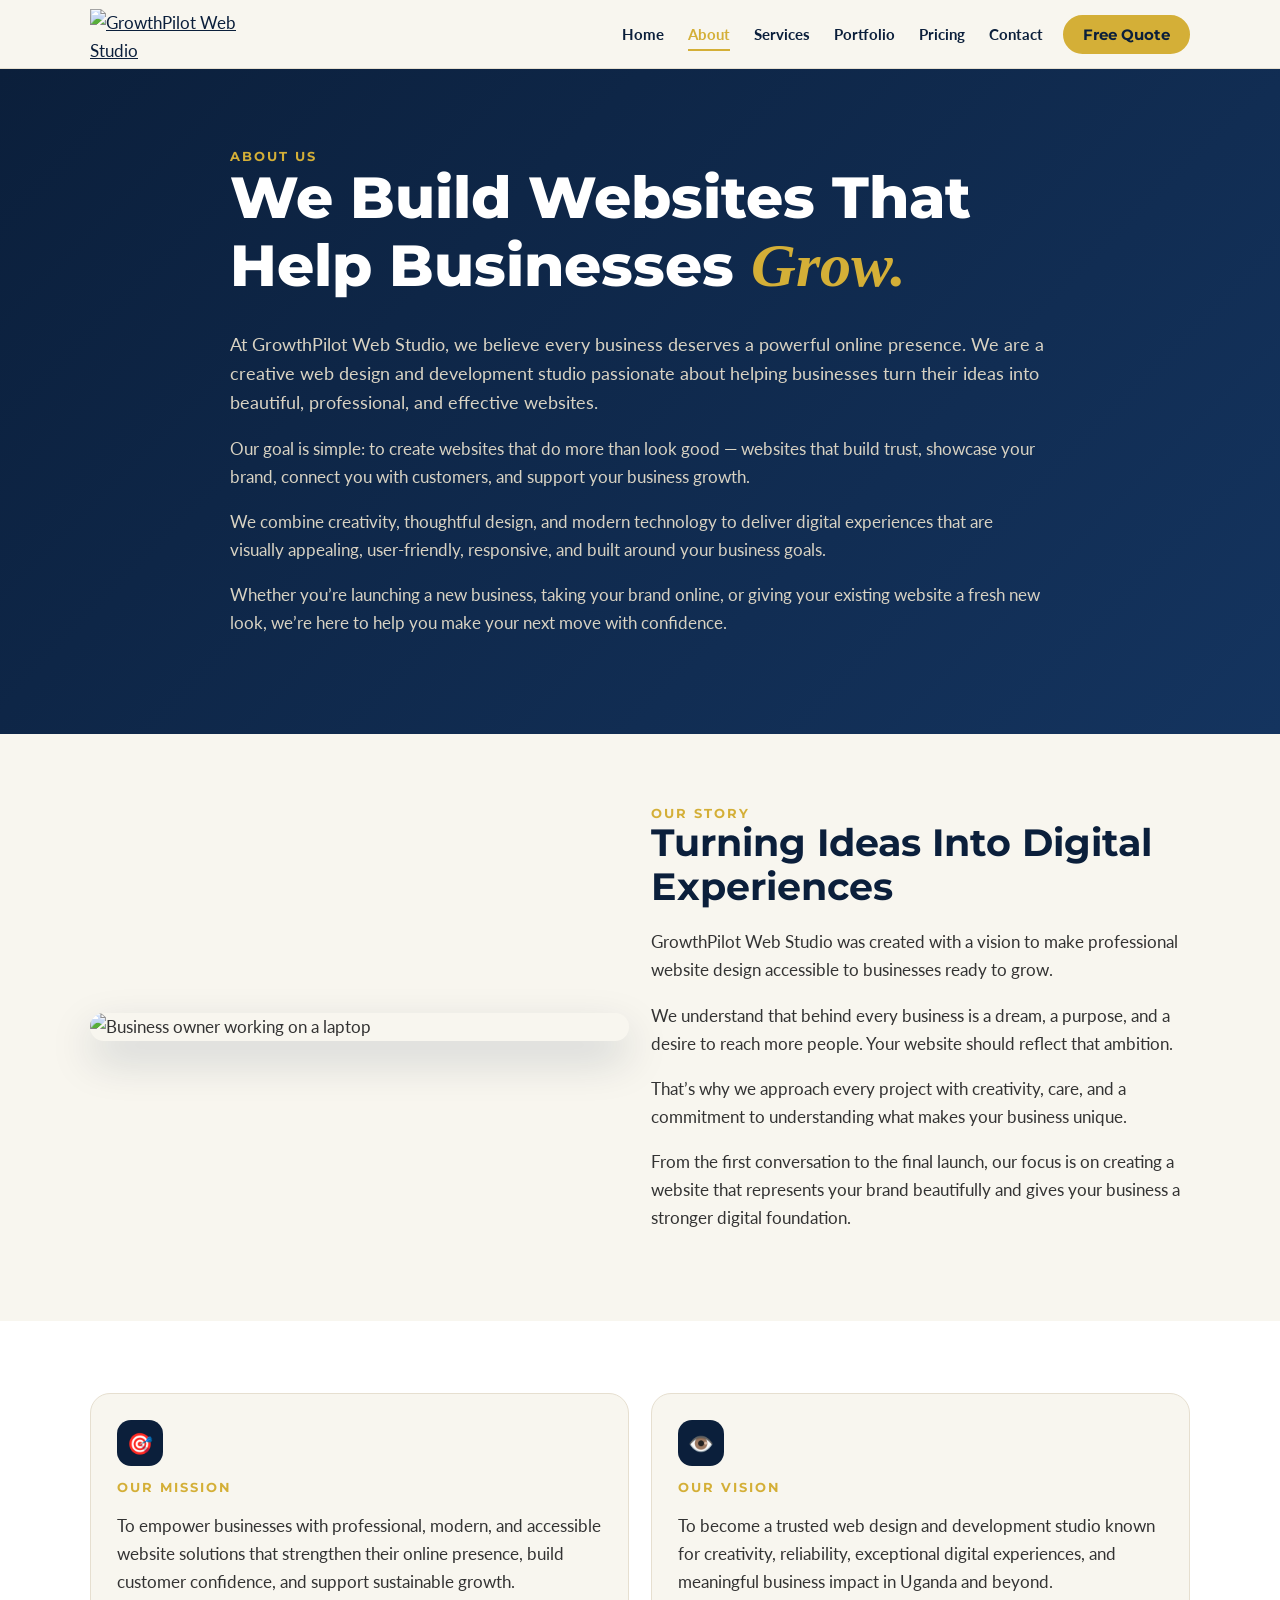
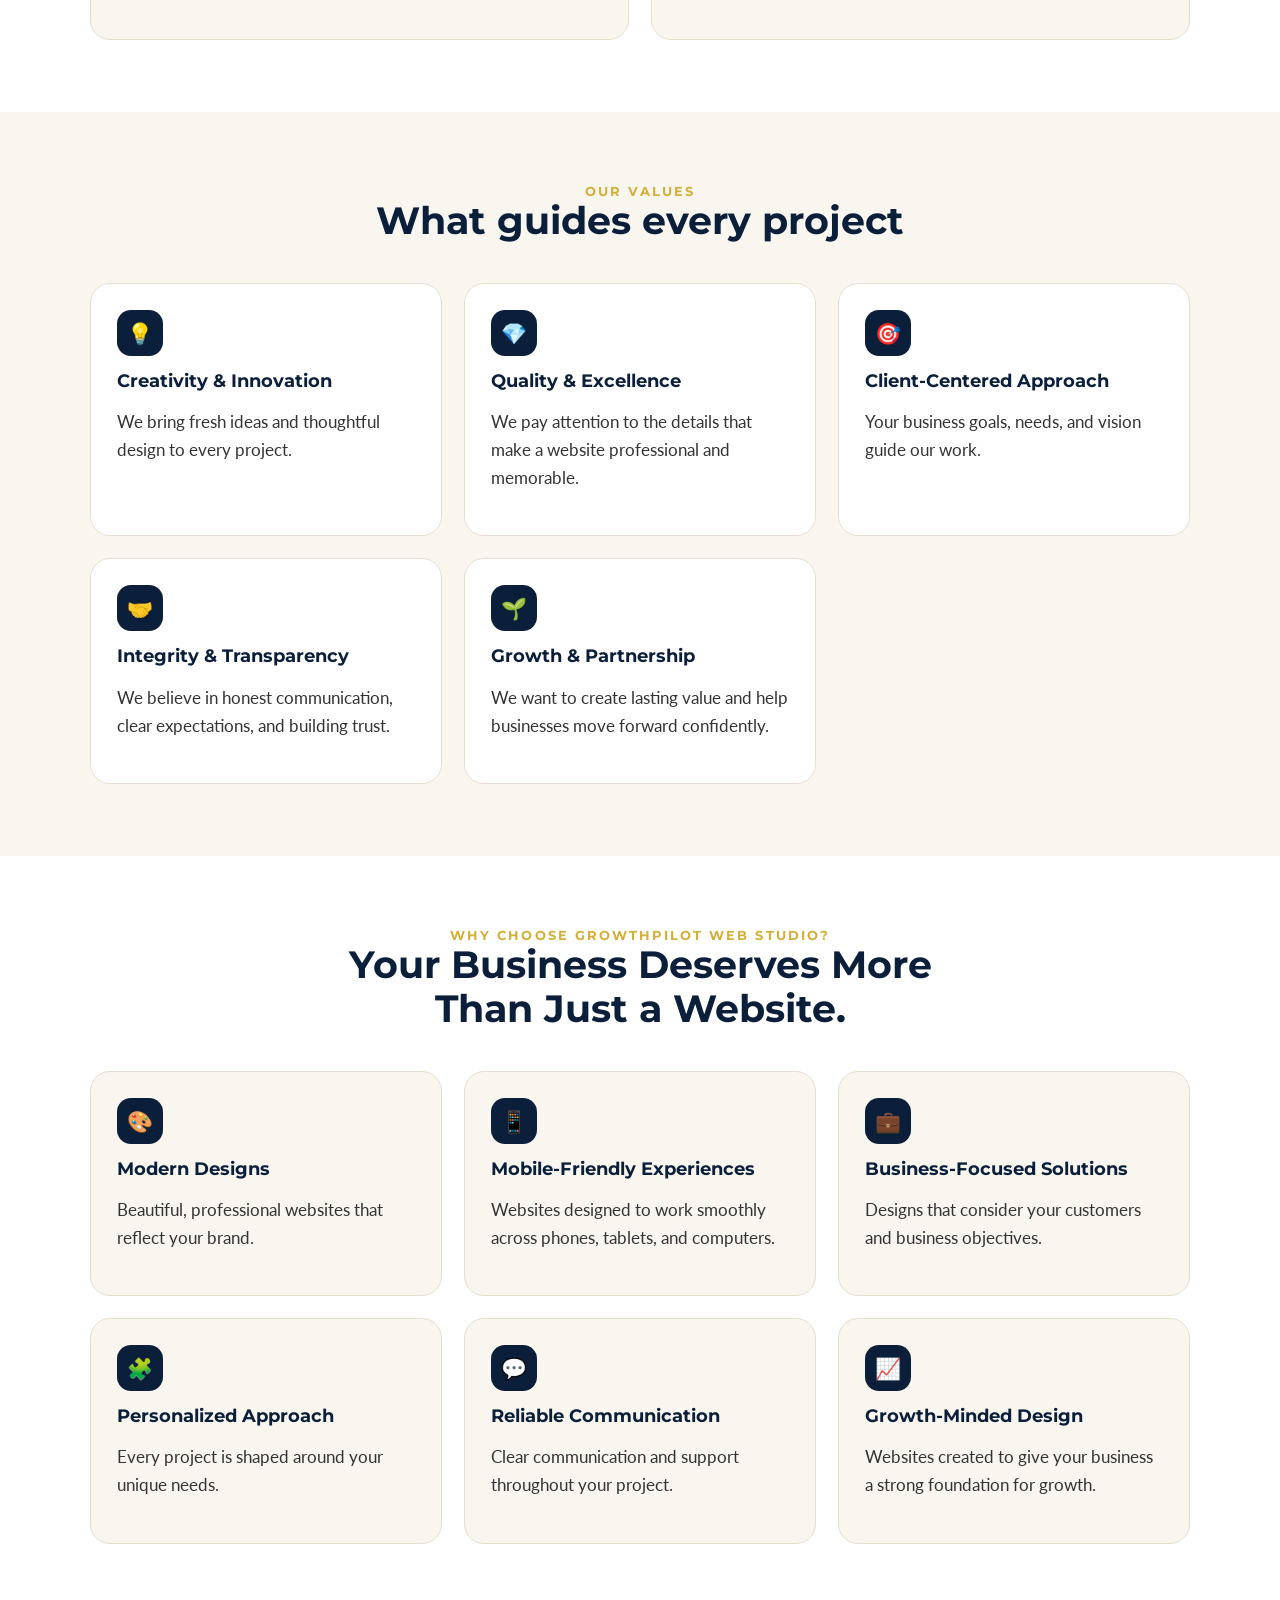
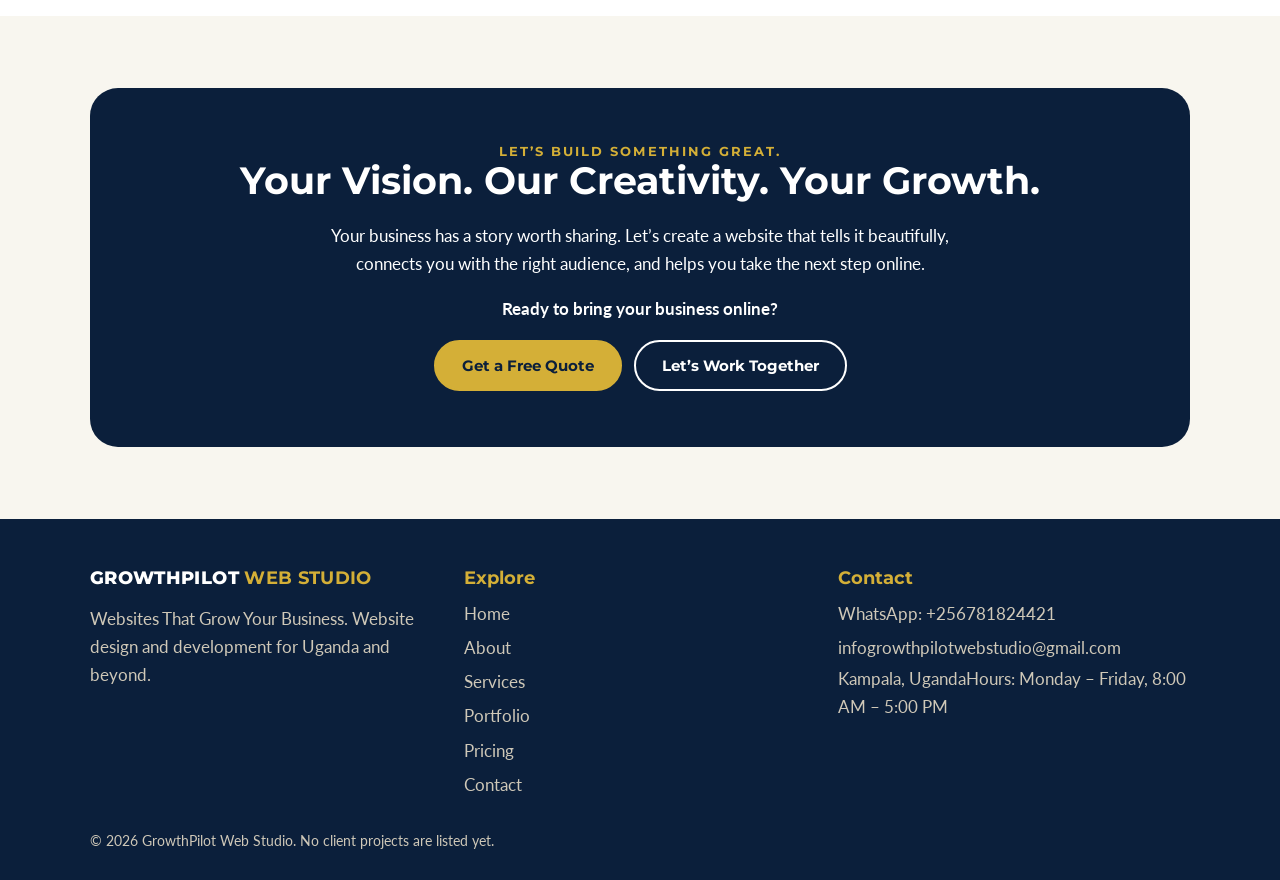
==== about.html @ 851db341 "Upload GrowthPilotWebStudio website" ====
<!DOCTYPE html>
<html lang="en">
<head>
<meta charset="utf-8">
<meta name="viewport" content="width=device-width, initial-scale=1, viewport-fit=cover">
<title>About Us | GrowthPilot Web Studio</title>
<meta name="description" content="We build websites that help businesses grow. Our story, mission, vision and values.">
<link rel="canonical" href="https://YOUR-DOMAIN.com/about.html">
<meta property="og:type" content="website"><meta property="og:site_name" content="GrowthPilot Web Studio"><meta property="og:title" content="About Us | GrowthPilot Web Studio"><meta property="og:description" content="We build websites that help businesses grow. Our story, mission, vision and values."><meta property="og:url" content="https://YOUR-DOMAIN.com/about.html">
<meta name="theme-color" content="#F8F6EF">
<link rel="icon" href="data:image/svg+xml,%3Csvg xmlns='http://www.w3.org/2000/svg' viewBox='0 0 100 100'%3E%3Ctext y='.9em' font-size='90'%3E🧭%3C/text%3E%3C/svg%3E">
<link rel="preconnect" href="https://fonts.googleapis.com"><link rel="preconnect" href="https://fonts.gstatic.com" crossorigin>
<link href="https://fonts.googleapis.com/css2?family=Lato:wght@400;700&family=Montserrat:wght@600;700;800&display=swap" rel="stylesheet">
<link rel="stylesheet" href="style.css">
<noscript><style>.rv{opacity:1;transform:none}</style></noscript>
</head>
<body>
<header><div class="wrap nav"><a href="index.html" aria-label="GrowthPilot Web Studio home"><img class="lg" src="assets/logo.png" alt="GrowthPilot Web Studio" width="190" height="50"></a><button id="burger" aria-label="Menu" aria-expanded="false">☰ Menu</button><nav id="nav" aria-label="Main"><a href="index.html">Home</a><a href="about.html" class="on" aria-current="page">About</a><a href="services.html">Services</a><a href="portfolio.html">Portfolio</a><a href="pricing.html">Pricing</a><a href="contact.html">Contact</a><a class="btn" style="margin-left:20px;padding:8px 18px;color:var(--navy)" href="contact.html">Free Quote</a></nav></div></header>
<main id="app">
<div class="hero"><div class="wrap" style="max-width:860px"><div class="eyebrow">About Us</div><h1>We Build Websites That Help Businesses <em>Grow.</em></h1><p style="font-size:1.1rem;color:#d9d3c3">At GrowthPilot Web Studio, we believe every business deserves a powerful online presence. We are a creative web design and development studio passionate about helping businesses turn their ideas into beautiful, professional, and effective websites.</p><p style="color:#d9d3c3">Our goal is simple: to create websites that do more than look good — websites that build trust, showcase your brand, connect you with customers, and support your business growth.</p><p style="color:#d9d3c3">We combine creativity, thoughtful design, and modern technology to deliver digital experiences that are visually appealing, user-friendly, responsive, and built around your business goals.</p><p style="color:#d9d3c3">Whether you’re launching a new business, taking your brand online, or giving your existing website a fresh new look, we’re here to help you make your next move with confidence.</p></div></div>
<section><div class="wrap grid g2" style="align-items:center"><img class="rv" src="assets/about.jpg" alt="Business owner working on a laptop" style="width:100%;border-radius:24px;box-shadow:0 18px 44px rgba(11,31,59,.18)"><div class="rv"><div class="eyebrow">Our Story</div><h2>Turning Ideas Into Digital Experiences</h2><p>GrowthPilot Web Studio was created with a vision to make professional website design accessible to businesses ready to grow.</p><p>We understand that behind every business is a dream, a purpose, and a desire to reach more people. Your website should reflect that ambition.</p><p>That’s why we approach every project with creativity, care, and a commitment to understanding what makes your business unique.</p><p>From the first conversation to the final launch, our focus is on creating a website that represents your brand beautifully and gives your business a stronger digital foundation.</p></div></div></section>
<section class="alt"><div class="wrap grid g2"><div class="card rv"><div class="ico" aria-hidden="true">🎯</div><div class="eyebrow">Our Mission</div><p>To empower businesses with professional, modern, and accessible website solutions that strengthen their online presence, build customer confidence, and support sustainable growth.</p></div><div class="card rv"><div class="ico" aria-hidden="true">👁️</div><div class="eyebrow">Our Vision</div><p>To become a trusted web design and development studio known for creativity, reliability, exceptional digital experiences, and meaningful business impact in Uganda and beyond.</p></div></div></section>
<section><div class="wrap"><div class="center rv"><div class="eyebrow">Our Values</div><h2>What guides every project</h2></div><div class="grid g3"><div class="card rv"><div class="ico" aria-hidden="true">💡</div><h3>Creativity & Innovation</h3><p>We bring fresh ideas and thoughtful design to every project.</p></div><div class="card rv"><div class="ico" aria-hidden="true">💎</div><h3>Quality & Excellence</h3><p>We pay attention to the details that make a website professional and memorable.</p></div><div class="card rv"><div class="ico" aria-hidden="true">🎯</div><h3>Client-Centered Approach</h3><p>Your business goals, needs, and vision guide our work.</p></div><div class="card rv"><div class="ico" aria-hidden="true">🤝</div><h3>Integrity & Transparency</h3><p>We believe in honest communication, clear expectations, and building trust.</p></div><div class="card rv"><div class="ico" aria-hidden="true">🌱</div><h3>Growth & Partnership</h3><p>We want to create lasting value and help businesses move forward confidently.</p></div></div></div></section>
<section class="alt"><div class="wrap"><div class="center rv"><div class="eyebrow">Why Choose GrowthPilot Web Studio?</div><h2>Your Business Deserves More Than Just a Website.</h2></div><div class="grid g3"><div class="card rv"><div class="ico" aria-hidden="true">🎨</div><h3>Modern Designs</h3><p>Beautiful, professional websites that reflect your brand.</p></div><div class="card rv"><div class="ico" aria-hidden="true">📱</div><h3>Mobile-Friendly Experiences</h3><p>Websites designed to work smoothly across phones, tablets, and computers.</p></div><div class="card rv"><div class="ico" aria-hidden="true">💼</div><h3>Business-Focused Solutions</h3><p>Designs that consider your customers and business objectives.</p></div><div class="card rv"><div class="ico" aria-hidden="true">🧩</div><h3>Personalized Approach</h3><p>Every project is shaped around your unique needs.</p></div><div class="card rv"><div class="ico" aria-hidden="true">💬</div><h3>Reliable Communication</h3><p>Clear communication and support throughout your project.</p></div><div class="card rv"><div class="ico" aria-hidden="true">📈</div><h3>Growth-Minded Design</h3><p>Websites created to give your business a strong foundation for growth.</p></div></div></div></section>
<section><div class="wrap"><div class="cta rv"><div class="eyebrow">Let’s Build Something Great.</div><h2>Your Vision. Our Creativity. Your Growth.</h2><p style="max-width:640px;margin:0 auto 10px">Your business has a story worth sharing. Let’s create a website that tells it beautifully, connects you with the right audience, and helps you take the next step online.</p><p><b>Ready to bring your business online?</b></p><a class="btn" href="contact.html">Get a Free Quote</a> <a class="btn o" href="https://wa.me/256781824421?text=Hello%20GrowthPilot%20Web%20Studio" style="margin-left:8px;color:#fff">Let’s Work Together</a></div></div></section></main>
<footer><div class="wrap grid g3"><div><div class="logo">GROWTHPILOT <b>WEB STUDIO</b></div><p>Websites That Grow Your Business. Website design and development for Uganda and beyond.</p></div><div><h3>Explore</h3><div><a href="index.html">Home</a><a href="about.html">About</a><a href="services.html">Services</a><a href="portfolio.html">Portfolio</a><a href="pricing.html">Pricing</a><a href="contact.html">Contact</a></div></div><div><h3>Contact</h3><div><a href="https://wa.me/256781824421?text=Hello%20GrowthPilot%20Web%20Studio">WhatsApp: +256781824421</a><a href="mailto:infogrowthpilotwebstudio@gmail.com">infogrowthpilotwebstudio@gmail.com</a><span>Kampala, Uganda</span><span>Hours: Monday – Friday, 8:00 AM – 5:00 PM</span></div></div></div><div class="wrap" style="margin-top:28px;font-size:.85rem">© 2026 GrowthPilot Web Studio. No client projects are listed yet.</div></footer>
<script src="app.js" defer></script>
</body>
</html>
---- style.css ----
:root{--navy:#0B1F3B;--gold:#D4AF37;--cream:#F8F6EF;--taupe:#B8A99A;--char:#333;--bg:#F8F6EF;--card:#fff;--fg:#333;--head:#0B1F3B;--line:#e6dfd0;--muted:#6b6258;box-sizing:border-box;padding-top:env(safe-area-inset-top,0px);padding-bottom:env(safe-area-inset-bottom,0px)}
@media (prefers-color-scheme:dark){:root:not([data-theme="light"]){--bg:#081529;--card:#0f2847;--fg:#e9e4d6;--head:#F8F6EF;--line:#24405f;--muted:#b8a99a}}
:root[data-theme="dark"]{--bg:#081529;--card:#0f2847;--fg:#e9e4d6;--head:#F8F6EF;--line:#24405f;--muted:#b8a99a}
*{box-sizing:border-box}html{scroll-behavior:smooth;scroll-padding-top:env(safe-area-inset-top,0px)}
body{margin:0;background:var(--bg);color:var(--fg);font:17px/1.65 Lato,system-ui,sans-serif}
body::before{content:"";position:fixed;inset:0 0 auto;height:env(safe-area-inset-top,0px);background:#F8F6EF;z-index:60}
h1,h2,h3{font-family:Montserrat,system-ui,sans-serif;color:var(--head);line-height:1.15;margin:0 0 .5em}
h1{font-size:clamp(2.1rem,5.5vw,3.6rem);font-weight:800}h2{font-size:clamp(1.6rem,3.4vw,2.4rem);font-weight:700}h3{font-size:1.15rem}
a{color:inherit}.wrap{max-width:1140px;margin:0 auto;padding:0 20px}section{padding:72px 0}
header{position:sticky;top:env(safe-area-inset-top,0px);z-index:50;background:#F8F6EF;color:#0B1F3B;border-bottom:1px solid #e6dfd0}.lg{height:50px;width:auto;display:block}.dev img,.shot img{width:100%;height:100%;object-fit:cover;object-position:top left;display:block}.feat{display:flex;gap:26px;flex-wrap:wrap;margin-top:34px;color:#d9d3c3;font-size:.85rem}.feat span{display:block;color:var(--gold);font-size:1.3rem}
.nav{display:flex;align-items:center;justify-content:space-between;height:68px}
.logo{font:800 1.1rem Montserrat,sans-serif;text-decoration:none;color:#fff;letter-spacing:.02em}.logo b{color:var(--gold)}
nav a{color:#0B1F3B;text-decoration:none;margin-left:24px;font-weight:700;font-size:.92rem;padding:6px 0;border-bottom:2px solid transparent}
nav a.on,nav a:hover{color:var(--gold);border-color:var(--gold)}
#burger{display:none;background:none;border:1px solid var(--gold);color:#0B1F3B;border-radius:10px;padding:8px 12px;font-size:1rem;cursor:pointer}
@media(max-width:820px){#burger{display:block}nav{display:none;position:absolute;left:0;right:0;top:68px;background:#F8F6EF;padding:8px 20px 20px}nav.open{display:block}nav a{display:block;margin:0;padding:12px 0;border:0;border-bottom:1px solid #e6dfd0}}
.btn{display:inline-block;background:var(--gold);color:var(--navy);font:700 .95rem Montserrat,sans-serif;padding:14px 26px;border-radius:999px;text-decoration:none;border:2px solid var(--gold);cursor:pointer;transition:.25s}
.btn:hover{transform:translateY(-2px);box-shadow:0 10px 24px rgba(212,175,55,.35)}.btn.o{background:transparent;color:inherit;border-color:currentColor}
.hero{background:linear-gradient(135deg,var(--navy),#14345f);color:#fff;padding:80px 0}.hero h1{color:#fff}.hero h1 em{color:var(--gold);font:italic 800 1.08em Georgia,"Times New Roman",serif}
.grid{display:grid;gap:22px}.g2{grid-template-columns:repeat(auto-fit,minmax(300px,1fr))}.g3{grid-template-columns:repeat(auto-fit,minmax(260px,1fr))}.g4{grid-template-columns:repeat(auto-fit,minmax(220px,1fr))}
.hero .grid{align-items:center}.cta-row{display:flex;gap:14px;flex-wrap:wrap;margin-top:26px}
.card{background:var(--card);border:1px solid var(--line);border-radius:20px;padding:26px;transition:.3s}.card:hover{transform:translateY(-4px);box-shadow:0 14px 34px rgba(11,31,59,.12)}
.card ul{padding-left:18px;margin:10px 0 18px}.card li::marker{color:var(--gold)}
.ico{width:46px;height:46px;border-radius:14px;background:var(--navy);color:var(--gold);display:grid;place-items:center;font-size:1.3rem;margin-bottom:14px}
.eyebrow{color:var(--gold);font:700 .8rem Montserrat,sans-serif;letter-spacing:.16em;text-transform:uppercase}
.center{text-align:center;max-width:680px;margin:0 auto 40px}.muted{color:var(--muted)}
.alt{background:var(--card)}.alt .card{background:var(--bg)}
.si{width:54px;height:54px;color:var(--gold);margin:0 auto 10px}.si svg{width:100%;height:100%;fill:none;stroke:currentColor;stroke-width:1.5;stroke-linecap:round;stroke-linejoin:round}.sv{text-align:center;display:flex;flex-direction:column}.sv ul{text-align:left;margin:10px auto 18px;flex:1}.go{display:grid;place-items:center;width:42px;height:42px;border-radius:50%;background:var(--gold);color:var(--navy);text-decoration:none;font-weight:700;margin:0 auto;transition:.25s}.go:hover{transform:translateX(4px)}.dev::before{content:"";position:absolute;inset:-6% -4%;background:radial-gradient(closest-side,rgba(212,175,55,.28),transparent);z-index:0}.dev>*{z-index:1}.scr{height:100%;background:#F8F6EF;display:flex;flex-direction:column;font-family:Montserrat,sans-serif;text-align:left}.sb{display:flex;align-items:center;gap:8px;padding:5px 8px;border-bottom:1px solid #e6dfd0}.sb img{height:16px;width:auto;margin-right:auto}.sb span{width:16px;height:3px;background:#B8A99A;border-radius:2px}.sb b{width:32px;height:10px;border-radius:6px;background:#D4AF37}.sh{flex:1;display:grid;grid-template-columns:1.15fr 1fr;gap:6px;background:#0B1F3B;padding:10px 12px;align-items:center}.sh h4{margin:4px 0;color:#fff;font:800 13px/1.15 Montserrat,sans-serif}.sh h4 em{color:#D4AF37;font:italic 800 14px Georgia,serif}.sh .k{color:#D4AF37;font:700 5px Montserrat,sans-serif;letter-spacing:.12em;font-style:normal}.scr u{display:block;height:4px;background:#0B1F3B22;border-radius:2px;margin:4px 0}.sh u{background:#ffffff55;height:3px}.scr u.s{width:60%}.sh s{display:inline-block;margin-top:5px;background:#D4AF37;color:#0B1F3B;font:700 6px Montserrat,sans-serif;padding:3px 7px;border-radius:9px;text-decoration:none}.sh svg{width:100%}.pr{padding:10px;gap:8px}.pr>b{color:#0B1F3B;font-size:11px}.pr>div{flex:1;display:grid;grid-template-columns:repeat(3,1fr);gap:5px}.pc{background:#fff;border:1px solid #e6dfd0;border-radius:8px;padding:8px 5px}.pc.hi{background:#0B1F3B;border-color:#D4AF37}.pc.hi u{background:#ffffff66}.pc.hi s{display:block;height:8px;border-radius:5px;background:#D4AF37;margin-top:12px}.fm{padding:12px 9px;gap:6px;justify-content:center;background:#fff}.fm b{color:#0B1F3B;font-size:10px;margin-bottom:4px}.fm u{height:11px;border:1px solid #B8A99A;background:#fff;border-radius:4px}.fm s{display:block;height:13px;border-radius:7px;background:#D4AF37;margin-top:6px}.badge{display:inline-block;background:var(--gold);color:var(--navy);font:700 .7rem Montserrat,sans-serif;padding:4px 10px;border-radius:999px;letter-spacing:.06em}
.price{font:800 2rem Montserrat,sans-serif;color:var(--head)}.card.pop{border:2px solid var(--gold)}
.dev{position:relative;height:300px}.lap,.tab,.pho{position:absolute;background:#0a1830;border:6px solid #1c2b45;overflow:hidden;box-shadow:0 24px 50px rgba(0,0,0,.35)}
.lap{left:0;top:20px;width:76%;height:210px;border-radius:12px 12px 0 0}.lap::after{content:"";position:absolute}
.tab{right:0;bottom:0;width:34%;height:210px;border-radius:16px}.pho{left:56%;bottom:-6px;width:17%;min-width:62px;height:150px;border-radius:14px;z-index:2}
.base{position:absolute;left:-4%;top:228px;width:84%;height:10px;background:#c9c2b4;border-radius:0 0 14px 14px}
.mini{height:100%;background:var(--m1,#F8F6EF);padding:8px;display:flex;flex-direction:column;gap:6px}.mini i{display:block;border-radius:4px;background:var(--m2,#D4AF37);height:8px}.mini i.t{height:34%;background:var(--m3,#0B1F3B)}.mini i.s{width:60%;opacity:.5}.mini .r{display:flex;gap:5px;flex:1}.mini .r i{flex:1;height:auto;opacity:.75}
.shot{height:190px;border-radius:14px;overflow:hidden;margin-bottom:16px;border:1px solid var(--line)}.shot .mini{padding:12px;gap:8px}
label{display:block;font-weight:700;font-size:.9rem;margin:14px 0 4px}input,select,textarea{width:100%;font:inherit;padding:12px 14px;border-radius:12px;border:1px solid var(--taupe);background:var(--card);color:var(--fg)}
input:focus,select:focus,textarea:focus,button:focus-visible,a:focus-visible{outline:3px solid var(--gold);outline-offset:2px}.err{color:#c0392b;font-size:.85rem;min-height:1.1em}
details{background:var(--card);border:1px solid var(--line);border-radius:14px;padding:16px 20px;margin-bottom:12px}summary{cursor:pointer;font:700 1rem Montserrat,sans-serif;color:var(--head)}
.ph{border:2px dashed var(--taupe);border-radius:20px;padding:30px;text-align:center;color:var(--muted)}
.cta{background:var(--navy);color:#fff;text-align:center;border-radius:28px;padding:56px 24px}.cta h2{color:#fff}
footer{background:var(--navy);color:#cfc8b8;padding:48px 0 28px}footer h3{color:var(--gold)}footer a{display:block;text-decoration:none;padding:3px 0}
.rv{opacity:0;transform:translateY(18px);transition:.7s}.rv.in{opacity:1;transform:none}
@media(prefers-reduced-motion:reduce){.rv{opacity:1;transform:none;transition:none}html{scroll-behavior:auto}.card,.btn{transition:none}}
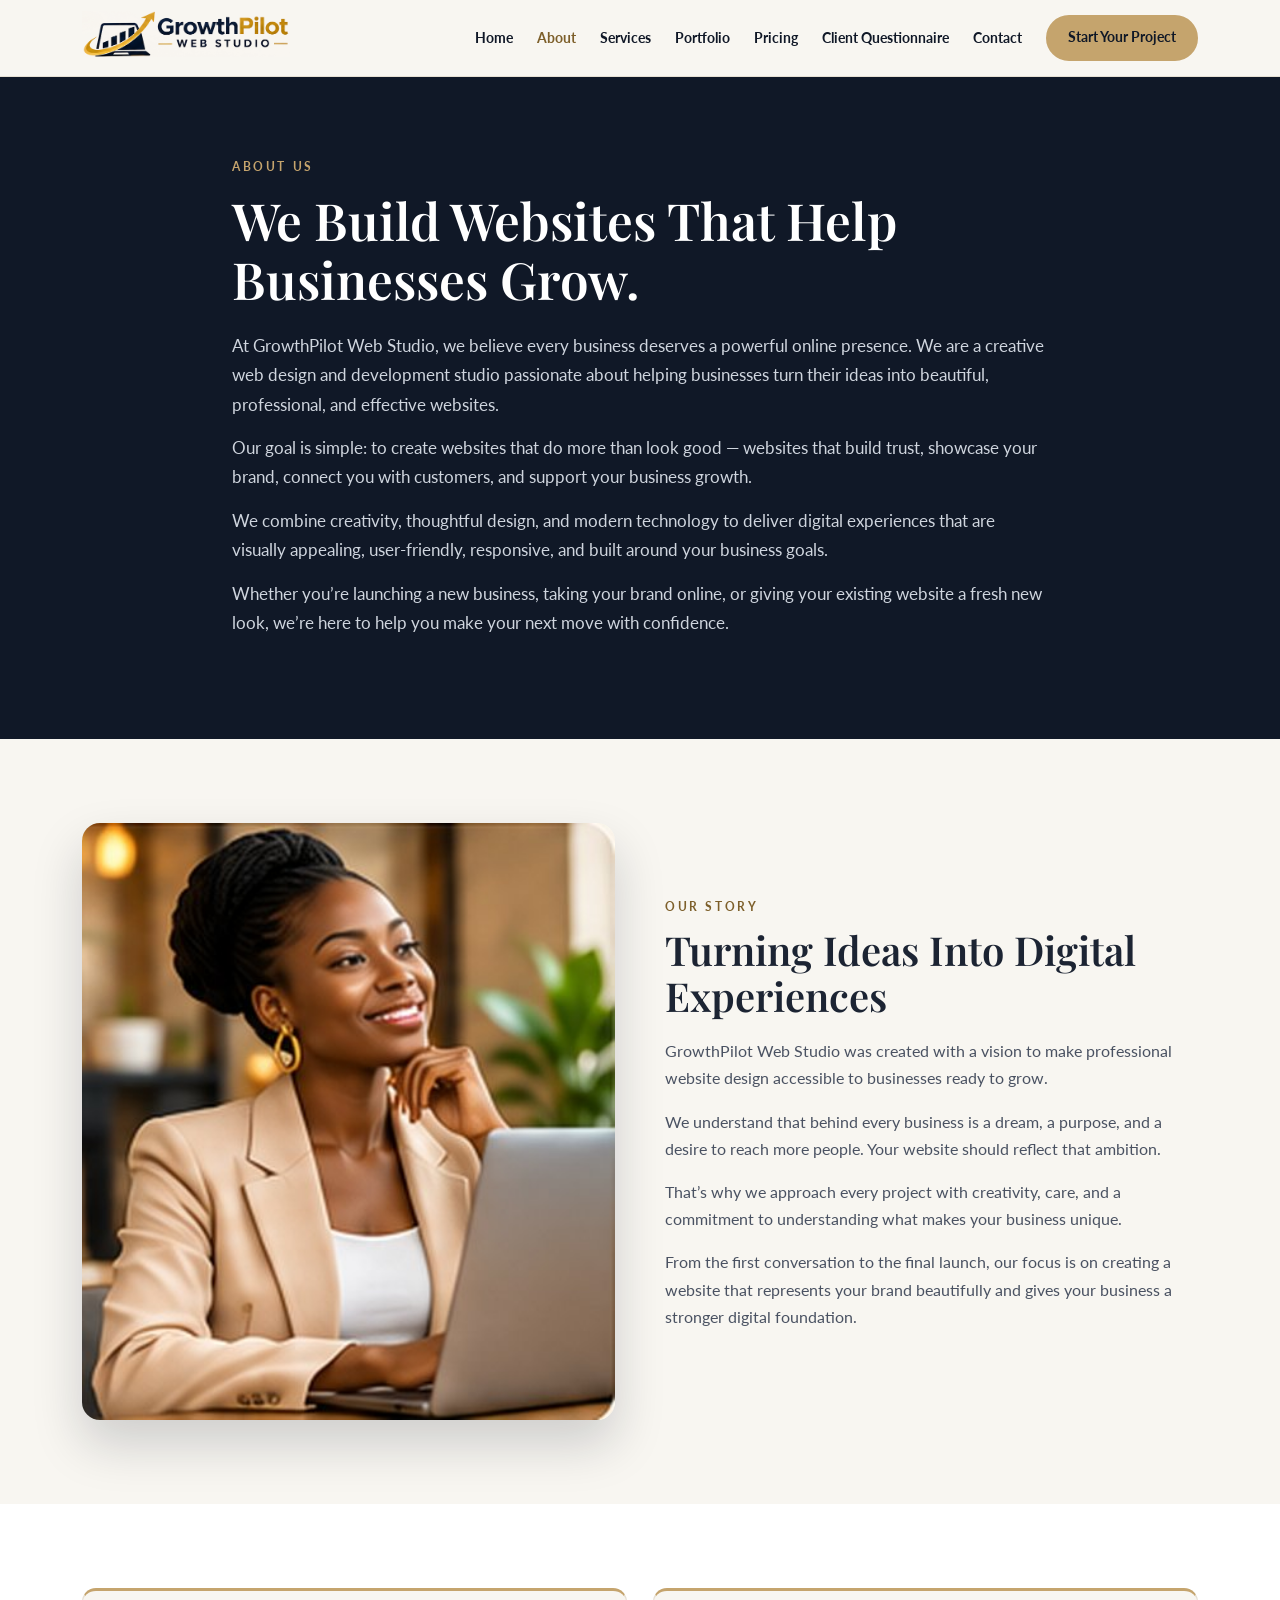
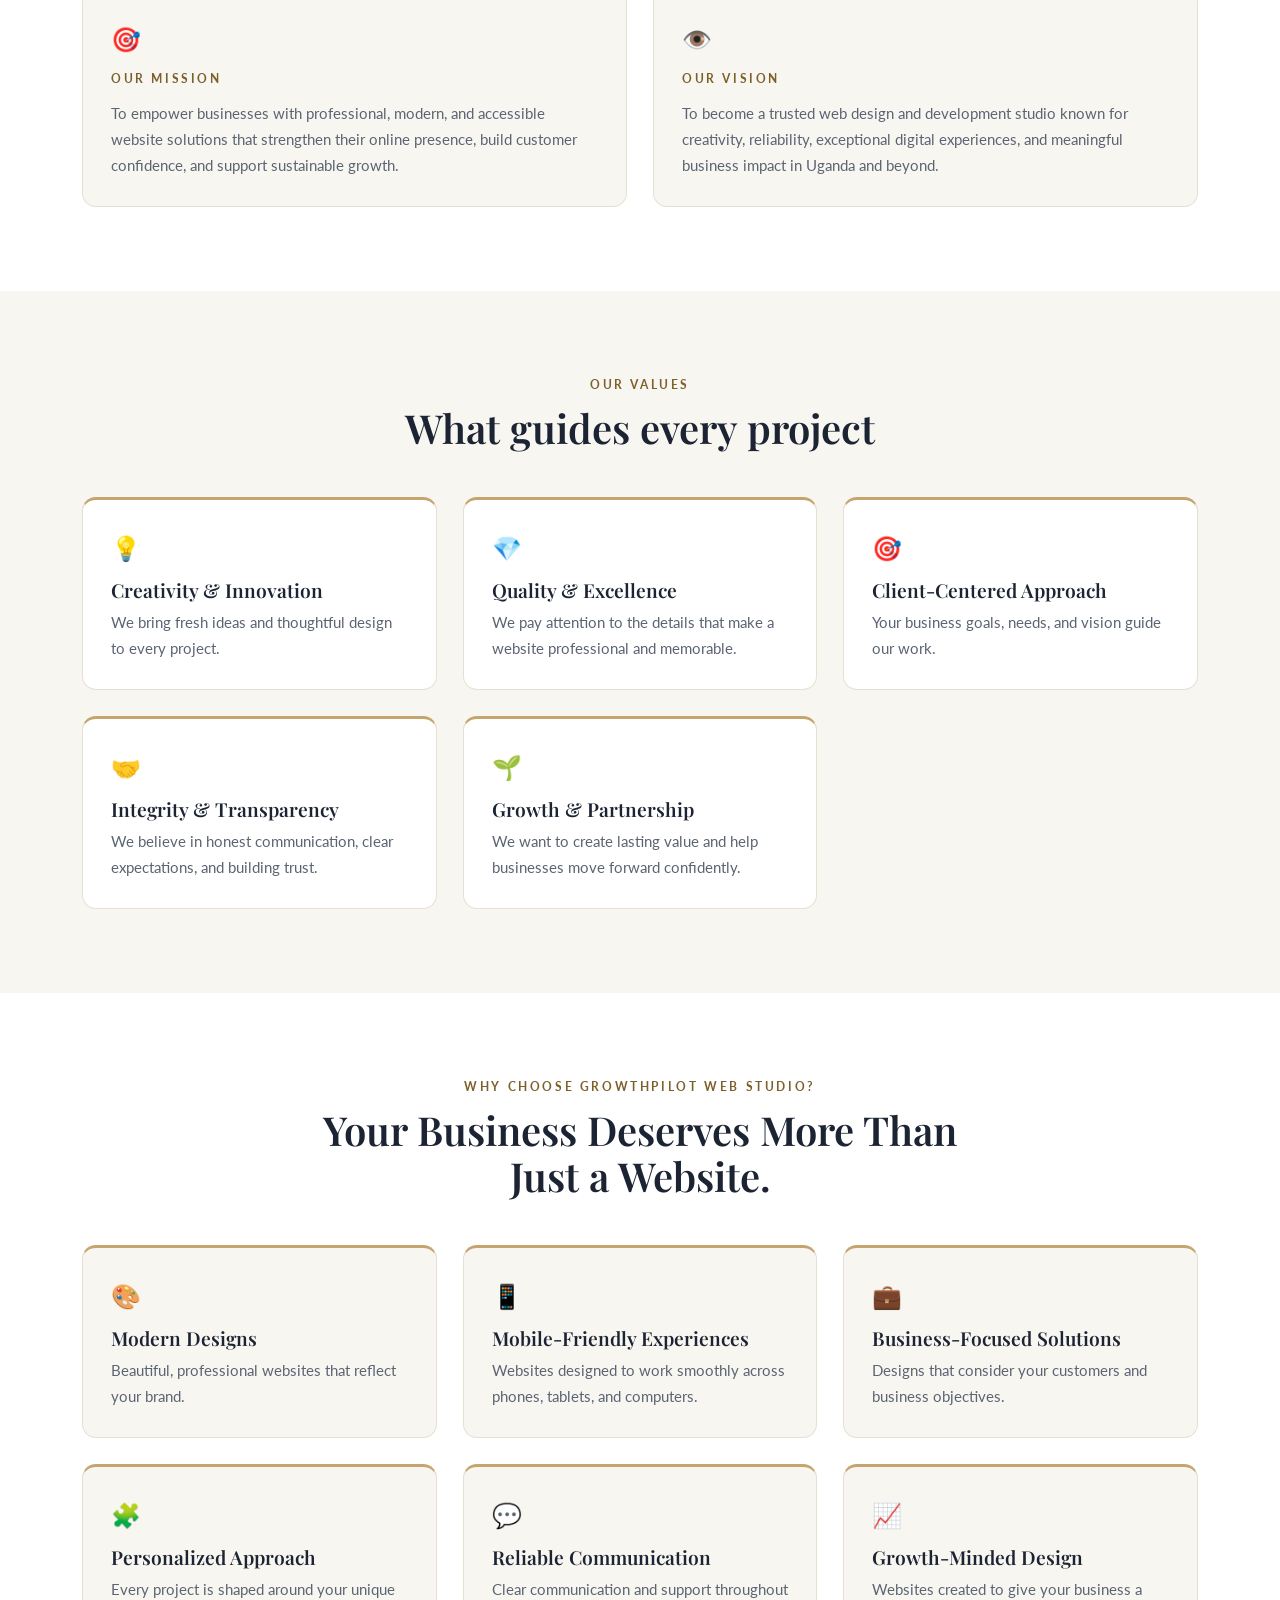
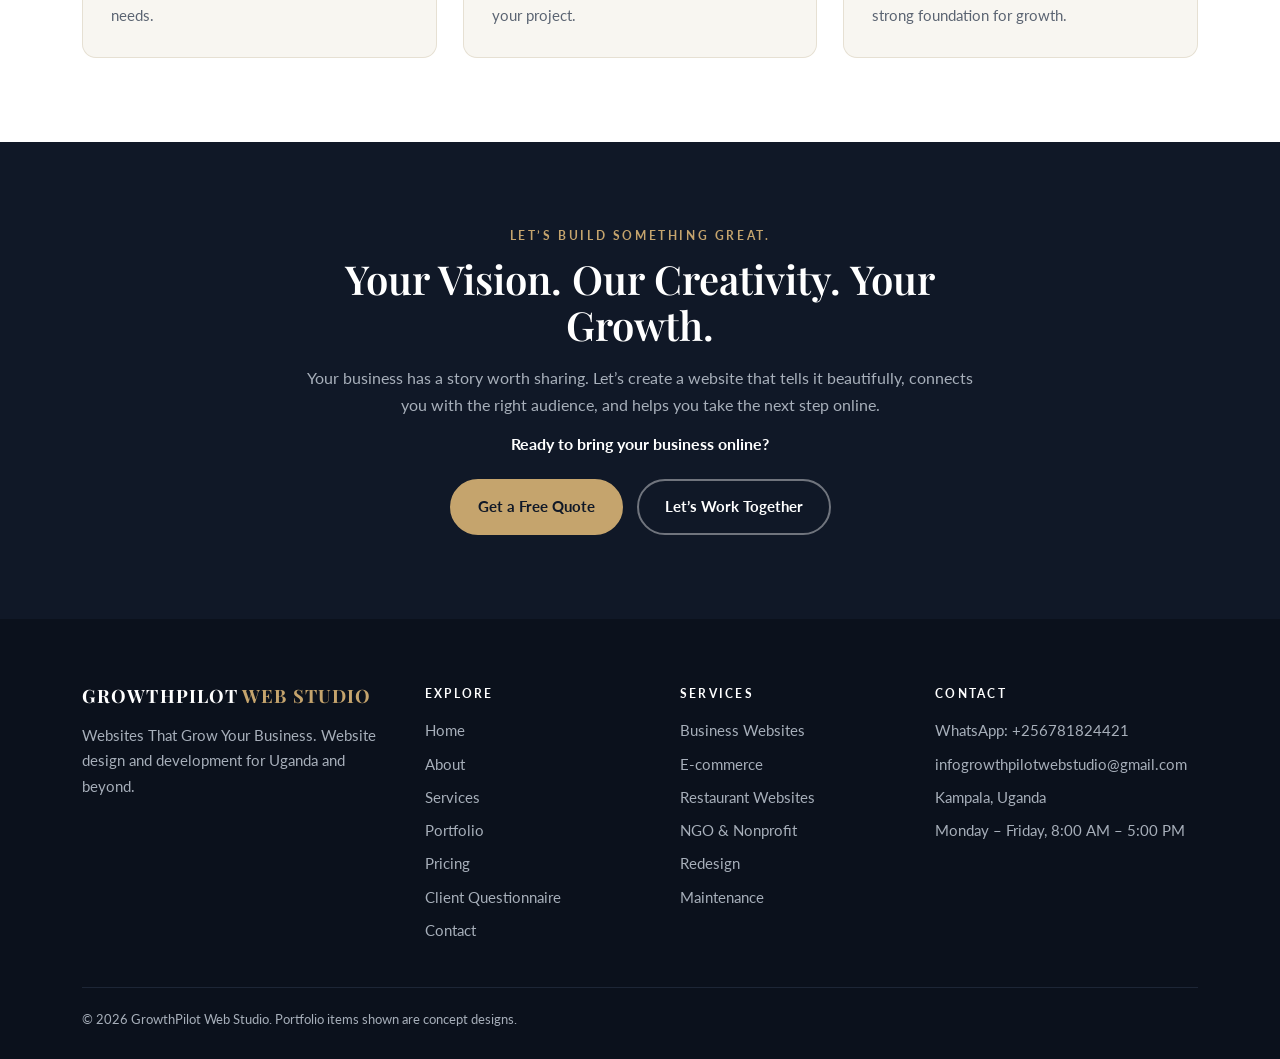
==== commit d29902bb: "Update about.html" ====
--- a/about.html
+++ b/about.html
@@ -5,25 +5,81 @@
 <meta name="viewport" content="width=device-width, initial-scale=1, viewport-fit=cover">
 <title>About Us | GrowthPilot Web Studio</title>
 <meta name="description" content="We build websites that help businesses grow. Our story, mission, vision and values.">
-<link rel="canonical" href="https://YOUR-DOMAIN.com/about.html">
-<meta property="og:type" content="website"><meta property="og:site_name" content="GrowthPilot Web Studio"><meta property="og:title" content="About Us | GrowthPilot Web Studio"><meta property="og:description" content="We build websites that help businesses grow. Our story, mission, vision and values."><meta property="og:url" content="https://YOUR-DOMAIN.com/about.html">
-<meta name="theme-color" content="#F8F6EF">
+<link rel="canonical" href="https://growthpilot-webstudio.vercel.app/about.html">
+<meta property="og:type" content="website"><meta property="og:site_name" content="GrowthPilot Web Studio"><meta property="og:title" content="About Us | GrowthPilot Web Studio"><meta property="og:description" content="We build websites that help businesses grow. Our story, mission, vision and values."><meta property="og:url" content="https://growthpilot-webstudio.vercel.app/about.html">
+<meta name="theme-color" content="#101827">
 <link rel="icon" href="data:image/svg+xml,%3Csvg xmlns='http://www.w3.org/2000/svg' viewBox='0 0 100 100'%3E%3Ctext y='.9em' font-size='90'%3E🧭%3C/text%3E%3C/svg%3E">
 <link rel="preconnect" href="https://fonts.googleapis.com"><link rel="preconnect" href="https://fonts.gstatic.com" crossorigin>
-<link href="https://fonts.googleapis.com/css2?family=Lato:wght@400;700&family=Montserrat:wght@600;700;800&display=swap" rel="stylesheet">
-<link rel="stylesheet" href="style.css">
+<link href="https://fonts.googleapis.com/css2?family=Lato:wght@400;700&family=Playfair+Display:wght@600;700&display=swap" rel="stylesheet">
+<style>
+:root{--navy:#101827;--gold:#C5A46D;--ivory:#F8F6F1;--grey:#A7AFBA;--ink:#1c2433;--gd:#7d5f2a;--line:#e6e0d3}
+*{box-sizing:border-box}html{scroll-behavior:smooth}
+body{margin:0;font:16px/1.7 Lato,system-ui,sans-serif;color:var(--ink);background:var(--ivory)}
+h1,h2,h3{font-family:'Playfair Display',Georgia,serif;font-weight:600;line-height:1.15;margin:0}
+a{color:inherit}.w{max-width:1160px;margin:0 auto;padding:0 22px}
+header{position:sticky;top:0;z-index:20;background:rgba(248,246,241,.95);backdrop-filter:blur(8px);border-bottom:1px solid var(--line)}
+.nav{display:flex;align-items:center;justify-content:space-between;height:76px}.nav img{height:46px;width:auto}
+nav{display:flex;gap:24px;align-items:center}nav a{text-decoration:none;font-weight:700;font-size:.88rem;color:var(--navy)}nav a:hover,nav a.on{color:var(--gd)}
+#burger{display:none;background:none;border:1px solid var(--navy);border-radius:8px;padding:8px 12px;font-weight:700;color:var(--navy);cursor:pointer}
+.btn{display:inline-block;background:var(--gold);color:var(--navy)!important;font-weight:700;padding:13px 26px;border-radius:999px;text-decoration:none;border:2px solid var(--gold);transition:.25s;font-size:.95rem}
+.btn:hover{transform:translateY(-2px);box-shadow:0 10px 24px rgba(197,164,109,.35)}.btn.o{background:transparent;color:#fff!important;border-color:rgba(255,255,255,.4)}.btn.o:hover{border-color:var(--gold);color:var(--gold)!important}
+nav .btn{padding:9px 20px;font-size:.85rem}
+.eb{color:var(--gd);letter-spacing:.22em;font-size:.74rem;font-weight:700;text-transform:uppercase}.hero .eb,.dk .eb{color:var(--gold)}
+.hero{background:var(--navy);color:#fff;padding:80px 0 88px}.hero .w{max-width:860px}.hero h1{font-size:clamp(2.1rem,5vw,3.2rem);margin:14px 0 22px}.hero p{color:#cfd5de;font-size:1.08rem;margin:0 0 14px}
+section{padding:84px 0}.alt{background:#fff}.dk{background:var(--navy);color:#fff}
+.hd{text-align:center;max-width:680px;margin:0 auto 46px}.hd h2{font-size:clamp(1.8rem,4vw,2.5rem);margin:10px 0 0}
+.two{display:grid;grid-template-columns:1fr 1fr;gap:50px;align-items:center}.two h2{font-size:clamp(1.8rem,4vw,2.5rem);margin:10px 0 18px}.two p{color:#4a5262}
+.two img{width:100%;height:auto;border-radius:18px;box-shadow:0 24px 50px rgba(16,24,39,.18)}
+.g2,.g3{display:grid;gap:26px}.g2{grid-template-columns:repeat(auto-fit,minmax(300px,1fr))}.g3{grid-template-columns:repeat(auto-fit,minmax(280px,1fr))}
+.cd{background:#fff;border:1px solid var(--line);border-top:3px solid var(--gold);border-radius:14px;padding:28px;transition:.3s}.cd:hover{transform:translateY(-6px);box-shadow:0 22px 40px rgba(16,24,39,.12)}
+.alt .cd{background:var(--ivory)}.cd h3{font-size:1.2rem;margin:0 0 8px}.cd p{margin:0;color:#5b6472;font-size:.96rem}.cd .eb{display:block;margin-bottom:10px}
+.cd .ic{font-size:1.5rem;display:block;margin-bottom:10px}
+.fin{text-align:center;max-width:720px;margin:0 auto}.fin h2{font-size:clamp(1.8rem,4vw,2.5rem);margin:10px 0 16px}.fin p{color:var(--grey);margin:0 0 12px}
+.cta{display:flex;gap:14px;flex-wrap:wrap;justify-content:center;margin-top:22px}
+footer{background:#0b111c;color:var(--grey);padding:64px 0 28px;font-size:.93rem}
+.fg{display:grid;grid-template-columns:1.4fr 1fr 1fr 1.2fr;gap:36px}.fg h4{color:#fff;margin:0 0 14px;font-size:.78rem;letter-spacing:.18em;text-transform:uppercase}
+.fg a,.fg span{display:block;text-decoration:none;margin-bottom:8px}.fg a:hover{color:var(--gold)}.lg{font:700 1.15rem 'Playfair Display',serif;color:#fff;letter-spacing:.06em}.lg b{color:var(--gold)}
+.cp{margin-top:36px;padding-top:20px;border-top:1px solid #1d2636;font-size:.82rem}
+.rv{opacity:0;transform:translateY(22px);transition:opacity .7s,transform .7s}.rv.in{opacity:1;transform:none}
+@media(prefers-reduced-motion:reduce){.rv{opacity:1;transform:none;transition:none}html{scroll-behavior:auto}}
+@media(max-width:900px){.two{grid-template-columns:1fr}.fg{grid-template-columns:1fr 1fr}#burger{display:block}
+nav{display:none;position:absolute;top:76px;left:0;right:0;background:var(--ivory);flex-direction:column;align-items:flex-start;padding:20px 22px;border-bottom:1px solid var(--line)}nav.open{display:flex}section{padding:60px 0}.hero{padding:56px 0 60px}}
+@media(max-width:560px){.fg{grid-template-columns:1fr}}
+</style>
 <noscript><style>.rv{opacity:1;transform:none}</style></noscript>
 </head>
 <body>
-<header><div class="wrap nav"><a href="index.html" aria-label="GrowthPilot Web Studio home"><img class="lg" src="assets/logo.png" alt="GrowthPilot Web Studio" width="190" height="50"></a><button id="burger" aria-label="Menu" aria-expanded="false">☰ Menu</button><nav id="nav" aria-label="Main"><a href="index.html">Home</a><a href="about.html" class="on" aria-current="page">About</a><a href="services.html">Services</a><a href="portfolio.html">Portfolio</a><a href="pricing.html">Pricing</a><a href="contact.html">Contact</a><a class="btn" style="margin-left:20px;padding:8px 18px;color:var(--navy)" href="contact.html">Free Quote</a></nav></div></header>
+<header><div class="w nav"><a href="index.html" aria-label="GrowthPilot Web Studio home"><img src="assets/logo.png" alt="GrowthPilot Web Studio" width="190" height="50"></a><button id="burger" aria-label="Menu" aria-expanded="false">☰ Menu</button>
+<nav id="nav" aria-label="Main"><a href="index.html">Home</a><a href="about.html" class="on" aria-current="page">About</a><a href="services.html">Services</a><a href="portfolio.html">Portfolio</a><a href="pricing.html">Pricing</a><a href="questionnaire.html">Client Questionnaire</a><a href="contact.html">Contact</a><a class="btn" href="contact.html">Start Your Project</a></nav></div></header>
 <main id="app">
-<div class="hero"><div class="wrap" style="max-width:860px"><div class="eyebrow">About Us</div><h1>We Build Websites That Help Businesses <em>Grow.</em></h1><p style="font-size:1.1rem;color:#d9d3c3">At GrowthPilot Web Studio, we believe every business deserves a powerful online presence. We are a creative web design and development studio passionate about helping businesses turn their ideas into beautiful, professional, and effective websites.</p><p style="color:#d9d3c3">Our goal is simple: to create websites that do more than look good — websites that build trust, showcase your brand, connect you with customers, and support your business growth.</p><p style="color:#d9d3c3">We combine creativity, thoughtful design, and modern technology to deliver digital experiences that are visually appealing, user-friendly, responsive, and built around your business goals.</p><p style="color:#d9d3c3">Whether you’re launching a new business, taking your brand online, or giving your existing website a fresh new look, we’re here to help you make your next move with confidence.</p></div></div>
-<section><div class="wrap grid g2" style="align-items:center"><img class="rv" src="assets/about.jpg" alt="Business owner working on a laptop" style="width:100%;border-radius:24px;box-shadow:0 18px 44px rgba(11,31,59,.18)"><div class="rv"><div class="eyebrow">Our Story</div><h2>Turning Ideas Into Digital Experiences</h2><p>GrowthPilot Web Studio was created with a vision to make professional website design accessible to businesses ready to grow.</p><p>We understand that behind every business is a dream, a purpose, and a desire to reach more people. Your website should reflect that ambition.</p><p>That’s why we approach every project with creativity, care, and a commitment to understanding what makes your business unique.</p><p>From the first conversation to the final launch, our focus is on creating a website that represents your brand beautifully and gives your business a stronger digital foundation.</p></div></div></section>
-<section class="alt"><div class="wrap grid g2"><div class="card rv"><div class="ico" aria-hidden="true">🎯</div><div class="eyebrow">Our Mission</div><p>To empower businesses with professional, modern, and accessible website solutions that strengthen their online presence, build customer confidence, and support sustainable growth.</p></div><div class="card rv"><div class="ico" aria-hidden="true">👁️</div><div class="eyebrow">Our Vision</div><p>To become a trusted web design and development studio known for creativity, reliability, exceptional digital experiences, and meaningful business impact in Uganda and beyond.</p></div></div></section>
-<section><div class="wrap"><div class="center rv"><div class="eyebrow">Our Values</div><h2>What guides every project</h2></div><div class="grid g3"><div class="card rv"><div class="ico" aria-hidden="true">💡</div><h3>Creativity & Innovation</h3><p>We bring fresh ideas and thoughtful design to every project.</p></div><div class="card rv"><div class="ico" aria-hidden="true">💎</div><h3>Quality & Excellence</h3><p>We pay attention to the details that make a website professional and memorable.</p></div><div class="card rv"><div class="ico" aria-hidden="true">🎯</div><h3>Client-Centered Approach</h3><p>Your business goals, needs, and vision guide our work.</p></div><div class="card rv"><div class="ico" aria-hidden="true">🤝</div><h3>Integrity & Transparency</h3><p>We believe in honest communication, clear expectations, and building trust.</p></div><div class="card rv"><div class="ico" aria-hidden="true">🌱</div><h3>Growth & Partnership</h3><p>We want to create lasting value and help businesses move forward confidently.</p></div></div></div></section>
-<section class="alt"><div class="wrap"><div class="center rv"><div class="eyebrow">Why Choose GrowthPilot Web Studio?</div><h2>Your Business Deserves More Than Just a Website.</h2></div><div class="grid g3"><div class="card rv"><div class="ico" aria-hidden="true">🎨</div><h3>Modern Designs</h3><p>Beautiful, professional websites that reflect your brand.</p></div><div class="card rv"><div class="ico" aria-hidden="true">📱</div><h3>Mobile-Friendly Experiences</h3><p>Websites designed to work smoothly across phones, tablets, and computers.</p></div><div class="card rv"><div class="ico" aria-hidden="true">💼</div><h3>Business-Focused Solutions</h3><p>Designs that consider your customers and business objectives.</p></div><div class="card rv"><div class="ico" aria-hidden="true">🧩</div><h3>Personalized Approach</h3><p>Every project is shaped around your unique needs.</p></div><div class="card rv"><div class="ico" aria-hidden="true">💬</div><h3>Reliable Communication</h3><p>Clear communication and support throughout your project.</p></div><div class="card rv"><div class="ico" aria-hidden="true">📈</div><h3>Growth-Minded Design</h3><p>Websites created to give your business a strong foundation for growth.</p></div></div></div></section>
-<section><div class="wrap"><div class="cta rv"><div class="eyebrow">Let’s Build Something Great.</div><h2>Your Vision. Our Creativity. Your Growth.</h2><p style="max-width:640px;margin:0 auto 10px">Your business has a story worth sharing. Let’s create a website that tells it beautifully, connects you with the right audience, and helps you take the next step online.</p><p><b>Ready to bring your business online?</b></p><a class="btn" href="contact.html">Get a Free Quote</a> <a class="btn o" href="https://wa.me/256781824421?text=Hello%20GrowthPilot%20Web%20Studio" style="margin-left:8px;color:#fff">Let’s Work Together</a></div></div></section></main>
-<footer><div class="wrap grid g3"><div><div class="logo">GROWTHPILOT <b>WEB STUDIO</b></div><p>Websites That Grow Your Business. Website design and development for Uganda and beyond.</p></div><div><h3>Explore</h3><div><a href="index.html">Home</a><a href="about.html">About</a><a href="services.html">Services</a><a href="portfolio.html">Portfolio</a><a href="pricing.html">Pricing</a><a href="contact.html">Contact</a></div></div><div><h3>Contact</h3><div><a href="https://wa.me/256781824421?text=Hello%20GrowthPilot%20Web%20Studio">WhatsApp: +256781824421</a><a href="mailto:infogrowthpilotwebstudio@gmail.com">infogrowthpilotwebstudio@gmail.com</a><span>Kampala, Uganda</span><span>Hours: Monday – Friday, 8:00 AM – 5:00 PM</span></div></div></div><div class="wrap" style="margin-top:28px;font-size:.85rem">© 2026 GrowthPilot Web Studio. No client projects are listed yet.</div></footer>
+<div class="hero"><div class="w"><div class="eb">About Us</div><h1>We Build Websites That Help Businesses Grow.</h1><p>At GrowthPilot Web Studio, we believe every business deserves a powerful online presence. We are a creative web design and development studio passionate about helping businesses turn their ideas into beautiful, professional, and effective websites.</p><p>Our goal is simple: to create websites that do more than look good — websites that build trust, showcase your brand, connect you with customers, and support your business growth.</p><p>We combine creativity, thoughtful design, and modern technology to deliver digital experiences that are visually appealing, user-friendly, responsive, and built around your business goals.</p><p>Whether you’re launching a new business, taking your brand online, or giving your existing website a fresh new look, we’re here to help you make your next move with confidence.</p></div></div>
+
+<section><div class="w two"><img class="rv" src="assets/about.jpg" alt="Business owner working on a laptop" loading="lazy"><div class="rv"><div class="eb">Our Story</div><h2>Turning Ideas Into Digital Experiences</h2><p>GrowthPilot Web Studio was created with a vision to make professional website design accessible to businesses ready to grow.</p><p>We understand that behind every business is a dream, a purpose, and a desire to reach more people. Your website should reflect that ambition.</p><p>That’s why we approach every project with creativity, care, and a commitment to understanding what makes your business unique.</p><p>From the first conversation to the final launch, our focus is on creating a website that represents your brand beautifully and gives your business a stronger digital foundation.</p></div></div></section>
+
+<section class="alt"><div class="w g2"><div class="cd rv"><span class="ic" aria-hidden="true">🎯</span><span class="eb">Our Mission</span><p>To empower businesses with professional, modern, and accessible website solutions that strengthen their online presence, build customer confidence, and support sustainable growth.</p></div><div class="cd rv"><span class="ic" aria-hidden="true">👁️</span><span class="eb">Our Vision</span><p>To become a trusted web design and development studio known for creativity, reliability, exceptional digital experiences, and meaningful business impact in Uganda and beyond.</p></div></div></section>
+
+<section><div class="w"><div class="hd rv"><div class="eb">Our Values</div><h2>What guides every project</h2></div><div class="g3">
+<div class="cd rv"><span class="ic" aria-hidden="true">💡</span><h3>Creativity &amp; Innovation</h3><p>We bring fresh ideas and thoughtful design to every project.</p></div>
+<div class="cd rv"><span class="ic" aria-hidden="true">💎</span><h3>Quality &amp; Excellence</h3><p>We pay attention to the details that make a website professional and memorable.</p></div>
+<div class="cd rv"><span class="ic" aria-hidden="true">🎯</span><h3>Client-Centered Approach</h3><p>Your business goals, needs, and vision guide our work.</p></div>
+<div class="cd rv"><span class="ic" aria-hidden="true">🤝</span><h3>Integrity &amp; Transparency</h3><p>We believe in honest communication, clear expectations, and building trust.</p></div>
+<div class="cd rv"><span class="ic" aria-hidden="true">🌱</span><h3>Growth &amp; Partnership</h3><p>We want to create lasting value and help businesses move forward confidently.</p></div></div></div></section>
+
+<section class="alt"><div class="w"><div class="hd rv"><div class="eb">Why Choose GrowthPilot Web Studio?</div><h2>Your Business Deserves More Than Just a Website.</h2></div><div class="g3">
+<div class="cd rv"><span class="ic" aria-hidden="true">🎨</span><h3>Modern Designs</h3><p>Beautiful, professional websites that reflect your brand.</p></div>
+<div class="cd rv"><span class="ic" aria-hidden="true">📱</span><h3>Mobile-Friendly Experiences</h3><p>Websites designed to work smoothly across phones, tablets, and computers.</p></div>
+<div class="cd rv"><span class="ic" aria-hidden="true">💼</span><h3>Business-Focused Solutions</h3><p>Designs that consider your customers and business objectives.</p></div>
+<div class="cd rv"><span class="ic" aria-hidden="true">🧩</span><h3>Personalized Approach</h3><p>Every project is shaped around your unique needs.</p></div>
+<div class="cd rv"><span class="ic" aria-hidden="true">💬</span><h3>Reliable Communication</h3><p>Clear communication and support throughout your project.</p></div>
+<div class="cd rv"><span class="ic" aria-hidden="true">📈</span><h3>Growth-Minded Design</h3><p>Websites created to give your business a strong foundation for growth.</p></div></div></div></section>
+
+<section class="dk"><div class="w fin rv"><div class="eb">Let’s Build Something Great.</div><h2>Your Vision. Our Creativity. Your Growth.</h2><p>Your business has a story worth sharing. Let’s create a website that tells it beautifully, connects you with the right audience, and helps you take the next step online.</p><p><b style="color:#fff">Ready to bring your business online?</b></p><div class="cta"><a class="btn" href="contact.html">Get a Free Quote</a><a class="btn o" href="https://wa.me/256781824421?text=Hello%20GrowthPilot%20Web%20Studio">Let’s Work Together</a></div></div></section>
+</main>
+<footer><div class="w"><div class="fg"><div><div class="lg">GROWTHPILOT <b>WEB STUDIO</b></div><p>Websites That Grow Your Business. Website design and development for Uganda and beyond.</p></div>
+<div><h4>Explore</h4><a href="index.html">Home</a><a href="about.html">About</a><a href="services.html">Services</a><a href="portfolio.html">Portfolio</a><a href="pricing.html">Pricing</a><a href="questionnaire.html">Client Questionnaire</a><a href="contact.html">Contact</a></div>
+<div><h4>Services</h4><span>Business Websites</span><span>E-commerce</span><span>Restaurant Websites</span><span>NGO &amp; Nonprofit</span><span>Redesign</span><span>Maintenance</span></div>
+<div><h4>Contact</h4><a href="https://wa.me/256781824421?text=Hello%20GrowthPilot%20Web%20Studio">WhatsApp: +256781824421</a><a href="mailto:infogrowthpilotwebstudio@gmail.com">infogrowthpilotwebstudio@gmail.com</a><span>Kampala, Uganda</span><span>Monday – Friday, 8:00 AM – 5:00 PM</span></div></div>
+<div class="cp">© 2026 GrowthPilot Web Studio. Portfolio items shown are concept designs.</div></div></footer>
 <script src="app.js" defer></script>
 </body>
 </html>
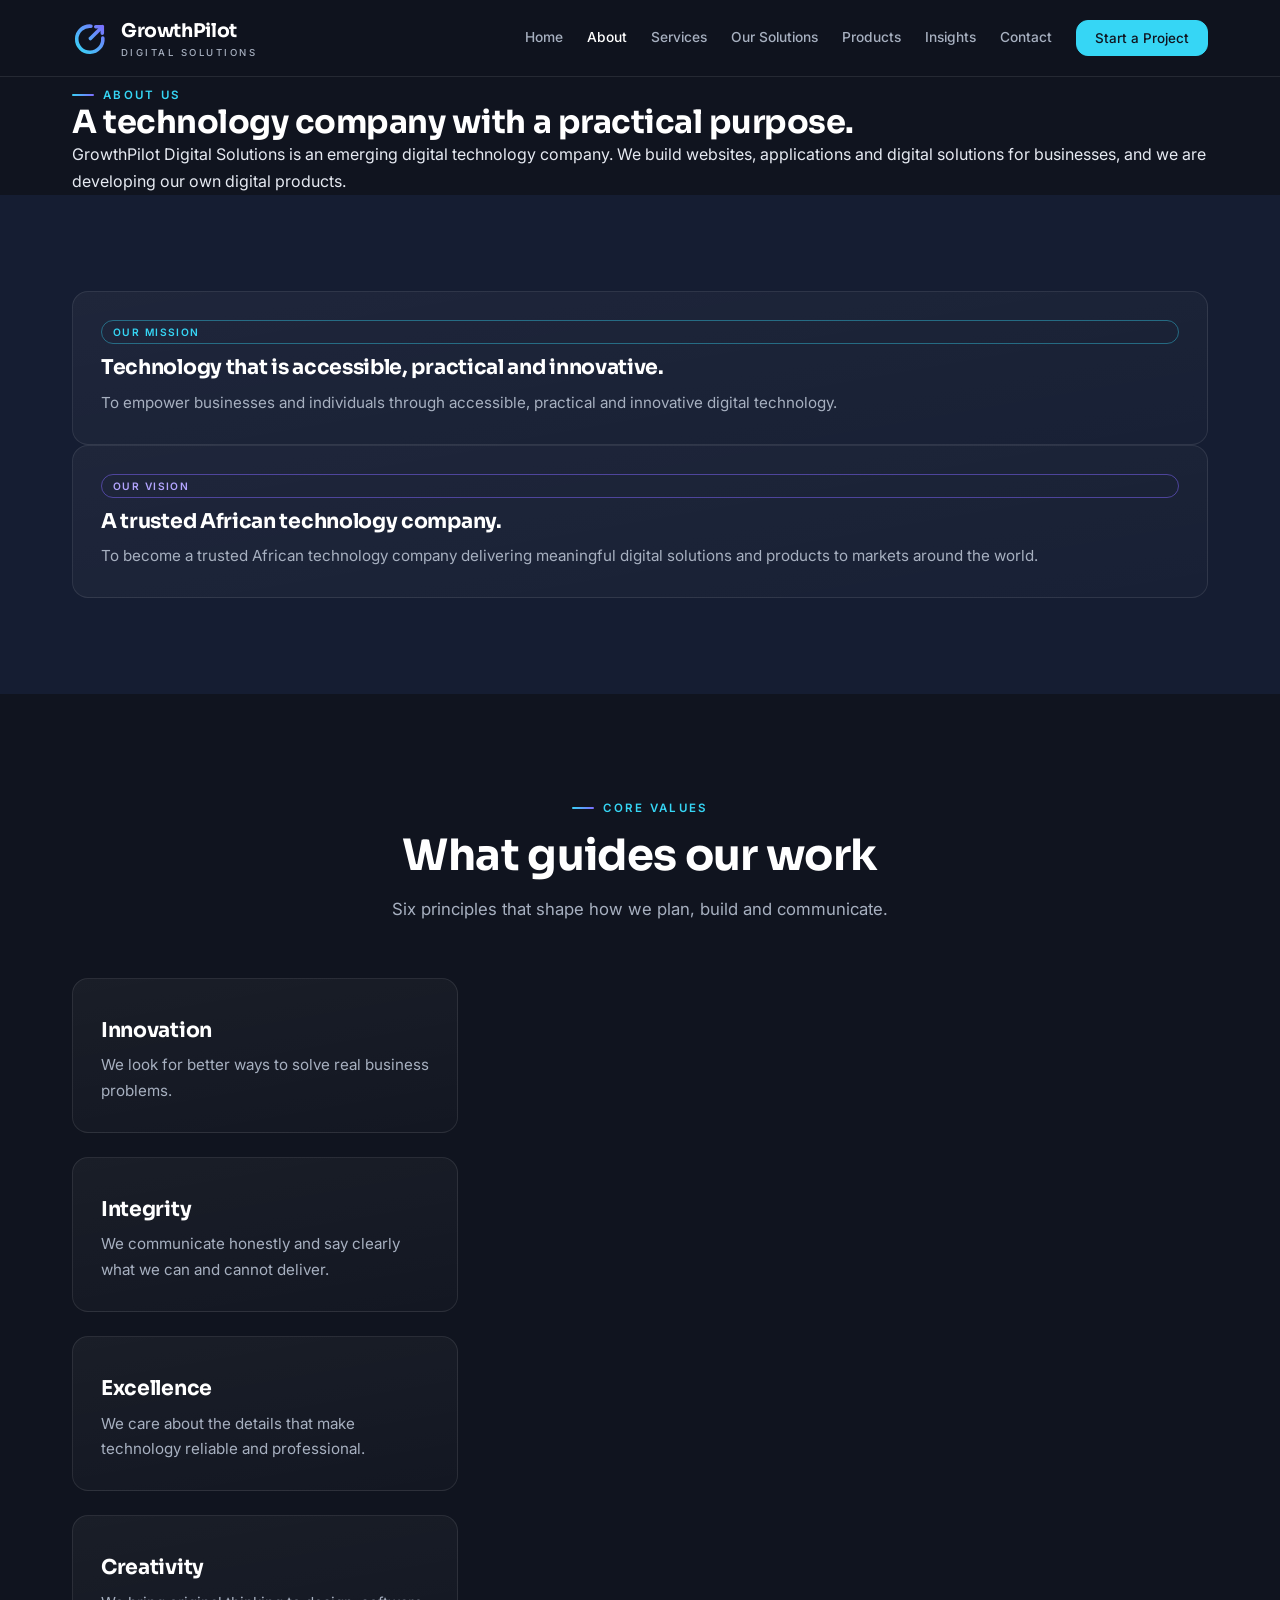
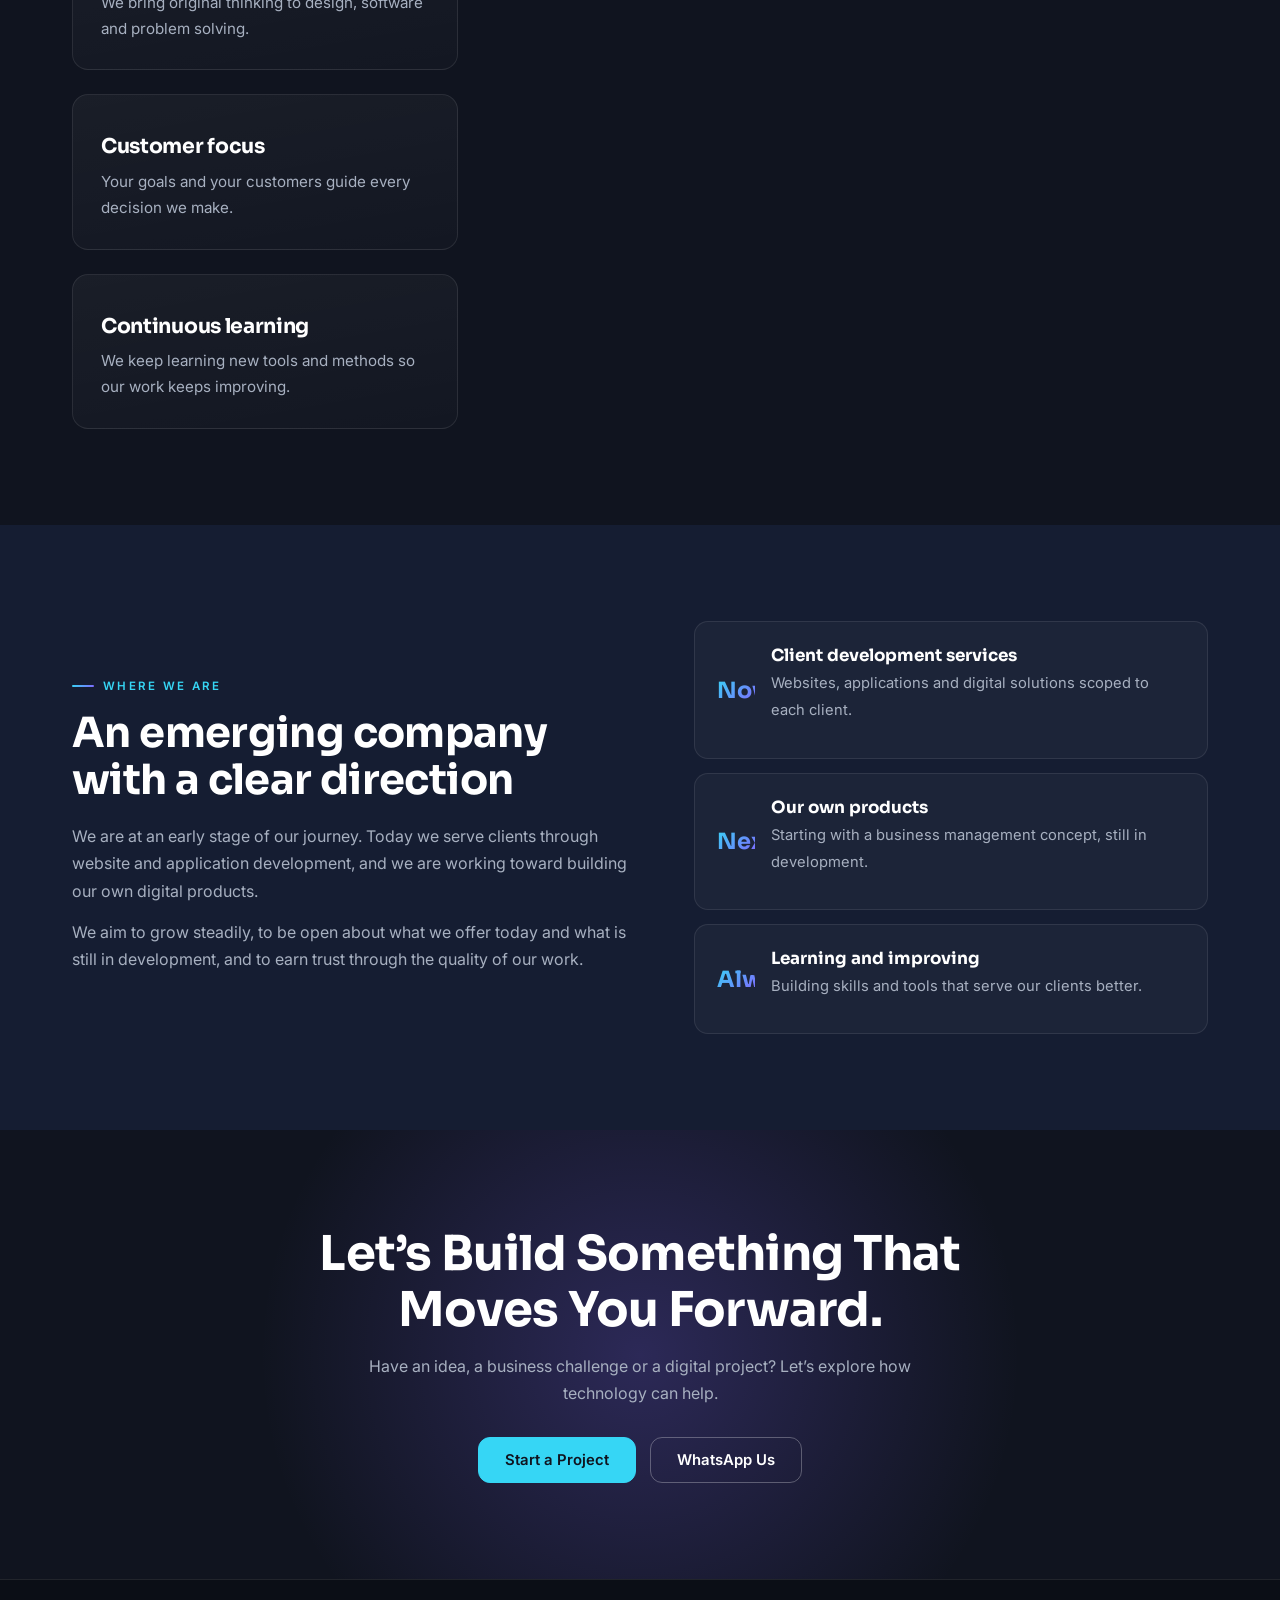
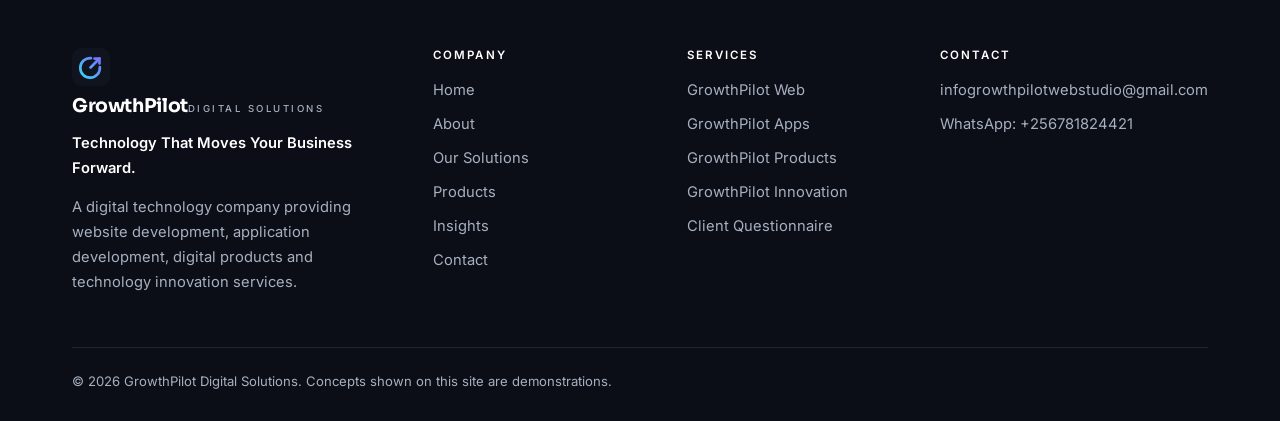
==== commit 0c4d939b: "Add files via upload" ====
--- a/about.html
+++ b/about.html
@@ -3,83 +3,41 @@
 <head>
 <meta charset="utf-8">
 <meta name="viewport" content="width=device-width, initial-scale=1, viewport-fit=cover">
-<title>About Us | GrowthPilot Web Studio</title>
-<meta name="description" content="We build websites that help businesses grow. Our story, mission, vision and values.">
+<title>About GrowthPilot Digital Solutions | Our Mission, Vision and Values</title>
+<meta name="description" content="Learn about GrowthPilot Digital Solutions, an emerging technology company building websites, applications and digital products with a practical, business-focused approach.">
 <link rel="canonical" href="https://growthpilot-webstudio.vercel.app/about.html">
-<meta property="og:type" content="website"><meta property="og:site_name" content="GrowthPilot Web Studio"><meta property="og:title" content="About Us | GrowthPilot Web Studio"><meta property="og:description" content="We build websites that help businesses grow. Our story, mission, vision and values."><meta property="og:url" content="https://growthpilot-webstudio.vercel.app/about.html">
-<meta name="theme-color" content="#101827">
-<link rel="icon" href="data:image/svg+xml,%3Csvg xmlns='http://www.w3.org/2000/svg' viewBox='0 0 100 100'%3E%3Ctext y='.9em' font-size='90'%3E🧭%3C/text%3E%3C/svg%3E">
+<meta property="og:type" content="website"><meta property="og:site_name" content="GrowthPilot Digital Solutions"><meta property="og:title" content="About GrowthPilot Digital Solutions | Our Mission, Vision and Values"><meta property="og:description" content="Learn about GrowthPilot Digital Solutions, an emerging technology company building websites, applications and digital products with a practical, business-focused approach."><meta property="og:url" content="https://growthpilot-webstudio.vercel.app/about.html"><meta property="og:image" content="https://growthpilot-webstudio.vercel.app/social-share.png"><meta name="twitter:card" content="summary_large_image">
+<meta name="theme-color" content="#10141F">
+<link rel="icon" href="logo-mark.svg" type="image/svg+xml"><link rel="apple-touch-icon" href="logo-mark-512.png">
 <link rel="preconnect" href="https://fonts.googleapis.com"><link rel="preconnect" href="https://fonts.gstatic.com" crossorigin>
-<link href="https://fonts.googleapis.com/css2?family=Lato:wght@400;700&family=Playfair+Display:wght@600;700&display=swap" rel="stylesheet">
-<style>
-:root{--navy:#101827;--gold:#C5A46D;--ivory:#F8F6F1;--grey:#A7AFBA;--ink:#1c2433;--gd:#7d5f2a;--line:#e6e0d3}
-*{box-sizing:border-box}html{scroll-behavior:smooth}
-body{margin:0;font:16px/1.7 Lato,system-ui,sans-serif;color:var(--ink);background:var(--ivory)}
-h1,h2,h3{font-family:'Playfair Display',Georgia,serif;font-weight:600;line-height:1.15;margin:0}
-a{color:inherit}.w{max-width:1160px;margin:0 auto;padding:0 22px}
-header{position:sticky;top:0;z-index:20;background:rgba(248,246,241,.95);backdrop-filter:blur(8px);border-bottom:1px solid var(--line)}
-.nav{display:flex;align-items:center;justify-content:space-between;height:76px}.nav img{height:46px;width:auto}
-nav{display:flex;gap:24px;align-items:center}nav a{text-decoration:none;font-weight:700;font-size:.88rem;color:var(--navy)}nav a:hover,nav a.on{color:var(--gd)}
-#burger{display:none;background:none;border:1px solid var(--navy);border-radius:8px;padding:8px 12px;font-weight:700;color:var(--navy);cursor:pointer}
-.btn{display:inline-block;background:var(--gold);color:var(--navy)!important;font-weight:700;padding:13px 26px;border-radius:999px;text-decoration:none;border:2px solid var(--gold);transition:.25s;font-size:.95rem}
-.btn:hover{transform:translateY(-2px);box-shadow:0 10px 24px rgba(197,164,109,.35)}.btn.o{background:transparent;color:#fff!important;border-color:rgba(255,255,255,.4)}.btn.o:hover{border-color:var(--gold);color:var(--gold)!important}
-nav .btn{padding:9px 20px;font-size:.85rem}
-.eb{color:var(--gd);letter-spacing:.22em;font-size:.74rem;font-weight:700;text-transform:uppercase}.hero .eb,.dk .eb{color:var(--gold)}
-.hero{background:var(--navy);color:#fff;padding:80px 0 88px}.hero .w{max-width:860px}.hero h1{font-size:clamp(2.1rem,5vw,3.2rem);margin:14px 0 22px}.hero p{color:#cfd5de;font-size:1.08rem;margin:0 0 14px}
-section{padding:84px 0}.alt{background:#fff}.dk{background:var(--navy);color:#fff}
-.hd{text-align:center;max-width:680px;margin:0 auto 46px}.hd h2{font-size:clamp(1.8rem,4vw,2.5rem);margin:10px 0 0}
-.two{display:grid;grid-template-columns:1fr 1fr;gap:50px;align-items:center}.two h2{font-size:clamp(1.8rem,4vw,2.5rem);margin:10px 0 18px}.two p{color:#4a5262}
-.two img{width:100%;height:auto;border-radius:18px;box-shadow:0 24px 50px rgba(16,24,39,.18)}
-.g2,.g3{display:grid;gap:26px}.g2{grid-template-columns:repeat(auto-fit,minmax(300px,1fr))}.g3{grid-template-columns:repeat(auto-fit,minmax(280px,1fr))}
-.cd{background:#fff;border:1px solid var(--line);border-top:3px solid var(--gold);border-radius:14px;padding:28px;transition:.3s}.cd:hover{transform:translateY(-6px);box-shadow:0 22px 40px rgba(16,24,39,.12)}
-.alt .cd{background:var(--ivory)}.cd h3{font-size:1.2rem;margin:0 0 8px}.cd p{margin:0;color:#5b6472;font-size:.96rem}.cd .eb{display:block;margin-bottom:10px}
-.cd .ic{font-size:1.5rem;display:block;margin-bottom:10px}
-.fin{text-align:center;max-width:720px;margin:0 auto}.fin h2{font-size:clamp(1.8rem,4vw,2.5rem);margin:10px 0 16px}.fin p{color:var(--grey);margin:0 0 12px}
-.cta{display:flex;gap:14px;flex-wrap:wrap;justify-content:center;margin-top:22px}
-footer{background:#0b111c;color:var(--grey);padding:64px 0 28px;font-size:.93rem}
-.fg{display:grid;grid-template-columns:1.4fr 1fr 1fr 1.2fr;gap:36px}.fg h4{color:#fff;margin:0 0 14px;font-size:.78rem;letter-spacing:.18em;text-transform:uppercase}
-.fg a,.fg span{display:block;text-decoration:none;margin-bottom:8px}.fg a:hover{color:var(--gold)}.lg{font:700 1.15rem 'Playfair Display',serif;color:#fff;letter-spacing:.06em}.lg b{color:var(--gold)}
-.cp{margin-top:36px;padding-top:20px;border-top:1px solid #1d2636;font-size:.82rem}
-.rv{opacity:0;transform:translateY(22px);transition:opacity .7s,transform .7s}.rv.in{opacity:1;transform:none}
-@media(prefers-reduced-motion:reduce){.rv{opacity:1;transform:none;transition:none}html{scroll-behavior:auto}}
-@media(max-width:900px){.two{grid-template-columns:1fr}.fg{grid-template-columns:1fr 1fr}#burger{display:block}
-nav{display:none;position:absolute;top:76px;left:0;right:0;background:var(--ivory);flex-direction:column;align-items:flex-start;padding:20px 22px;border-bottom:1px solid var(--line)}nav.open{display:flex}section{padding:60px 0}.hero{padding:56px 0 60px}}
-@media(max-width:560px){.fg{grid-template-columns:1fr}}
-</style>
+<link href="https://fonts.googleapis.com/css2?family=Inter:wght@400;500;600&family=Sora:wght@600;700;800&display=swap" rel="stylesheet">
+<link rel="stylesheet" href="styles.css">
 <noscript><style>.rv{opacity:1;transform:none}</style></noscript>
 </head>
 <body>
-<header><div class="w nav"><a href="index.html" aria-label="GrowthPilot Web Studio home"><img src="assets/logo.png" alt="GrowthPilot Web Studio" width="190" height="50"></a><button id="burger" aria-label="Menu" aria-expanded="false">☰ Menu</button>
-<nav id="nav" aria-label="Main"><a href="index.html">Home</a><a href="about.html" class="on" aria-current="page">About</a><a href="services.html">Services</a><a href="portfolio.html">Portfolio</a><a href="pricing.html">Pricing</a><a href="questionnaire.html">Client Questionnaire</a><a href="contact.html">Contact</a><a class="btn" href="contact.html">Start Your Project</a></nav></div></header>
-<main id="app">
-<div class="hero"><div class="w"><div class="eb">About Us</div><h1>We Build Websites That Help Businesses Grow.</h1><p>At GrowthPilot Web Studio, we believe every business deserves a powerful online presence. We are a creative web design and development studio passionate about helping businesses turn their ideas into beautiful, professional, and effective websites.</p><p>Our goal is simple: to create websites that do more than look good — websites that build trust, showcase your brand, connect you with customers, and support your business growth.</p><p>We combine creativity, thoughtful design, and modern technology to deliver digital experiences that are visually appealing, user-friendly, responsive, and built around your business goals.</p><p>Whether you’re launching a new business, taking your brand online, or giving your existing website a fresh new look, we’re here to help you make your next move with confidence.</p></div></div>
-
-<section><div class="w two"><img class="rv" src="assets/about.jpg" alt="Business owner working on a laptop" loading="lazy"><div class="rv"><div class="eb">Our Story</div><h2>Turning Ideas Into Digital Experiences</h2><p>GrowthPilot Web Studio was created with a vision to make professional website design accessible to businesses ready to grow.</p><p>We understand that behind every business is a dream, a purpose, and a desire to reach more people. Your website should reflect that ambition.</p><p>That’s why we approach every project with creativity, care, and a commitment to understanding what makes your business unique.</p><p>From the first conversation to the final launch, our focus is on creating a website that represents your brand beautifully and gives your business a stronger digital foundation.</p></div></div></section>
-
-<section class="alt"><div class="w g2"><div class="cd rv"><span class="ic" aria-hidden="true">🎯</span><span class="eb">Our Mission</span><p>To empower businesses with professional, modern, and accessible website solutions that strengthen their online presence, build customer confidence, and support sustainable growth.</p></div><div class="cd rv"><span class="ic" aria-hidden="true">👁️</span><span class="eb">Our Vision</span><p>To become a trusted web design and development studio known for creativity, reliability, exceptional digital experiences, and meaningful business impact in Uganda and beyond.</p></div></div></section>
-
-<section><div class="w"><div class="hd rv"><div class="eb">Our Values</div><h2>What guides every project</h2></div><div class="g3">
-<div class="cd rv"><span class="ic" aria-hidden="true">💡</span><h3>Creativity &amp; Innovation</h3><p>We bring fresh ideas and thoughtful design to every project.</p></div>
-<div class="cd rv"><span class="ic" aria-hidden="true">💎</span><h3>Quality &amp; Excellence</h3><p>We pay attention to the details that make a website professional and memorable.</p></div>
-<div class="cd rv"><span class="ic" aria-hidden="true">🎯</span><h3>Client-Centered Approach</h3><p>Your business goals, needs, and vision guide our work.</p></div>
-<div class="cd rv"><span class="ic" aria-hidden="true">🤝</span><h3>Integrity &amp; Transparency</h3><p>We believe in honest communication, clear expectations, and building trust.</p></div>
-<div class="cd rv"><span class="ic" aria-hidden="true">🌱</span><h3>Growth &amp; Partnership</h3><p>We want to create lasting value and help businesses move forward confidently.</p></div></div></div></section>
-
-<section class="alt"><div class="w"><div class="hd rv"><div class="eb">Why Choose GrowthPilot Web Studio?</div><h2>Your Business Deserves More Than Just a Website.</h2></div><div class="g3">
-<div class="cd rv"><span class="ic" aria-hidden="true">🎨</span><h3>Modern Designs</h3><p>Beautiful, professional websites that reflect your brand.</p></div>
-<div class="cd rv"><span class="ic" aria-hidden="true">📱</span><h3>Mobile-Friendly Experiences</h3><p>Websites designed to work smoothly across phones, tablets, and computers.</p></div>
-<div class="cd rv"><span class="ic" aria-hidden="true">💼</span><h3>Business-Focused Solutions</h3><p>Designs that consider your customers and business objectives.</p></div>
-<div class="cd rv"><span class="ic" aria-hidden="true">🧩</span><h3>Personalized Approach</h3><p>Every project is shaped around your unique needs.</p></div>
-<div class="cd rv"><span class="ic" aria-hidden="true">💬</span><h3>Reliable Communication</h3><p>Clear communication and support throughout your project.</p></div>
-<div class="cd rv"><span class="ic" aria-hidden="true">📈</span><h3>Growth-Minded Design</h3><p>Websites created to give your business a strong foundation for growth.</p></div></div></div></section>
-
-<section class="dk"><div class="w fin rv"><div class="eb">Let’s Build Something Great.</div><h2>Your Vision. Our Creativity. Your Growth.</h2><p>Your business has a story worth sharing. Let’s create a website that tells it beautifully, connects you with the right audience, and helps you take the next step online.</p><p><b style="color:#fff">Ready to bring your business online?</b></p><div class="cta"><a class="btn" href="contact.html">Get a Free Quote</a><a class="btn o" href="https://wa.me/256781824421?text=Hello%20GrowthPilot%20Web%20Studio">Let’s Work Together</a></div></div></section>
+<a class="skip" href="#main">Skip to content</a>
+<header class="site-header"><div class="container nav">
+<a class="brand" href="index.html" aria-label="GrowthPilot Digital Solutions home"><svg class="mark" viewBox="0 0 64 64" aria-hidden="true"><defs><linearGradient id="gpg" x1="8" y1="56" x2="56" y2="8" gradientUnits="userSpaceOnUse"><stop offset="0" stop-color="#36D6F5"/><stop offset="1" stop-color="#8067FF"/></linearGradient></defs><g fill="none" stroke="url(#gpg)" stroke-width="6" stroke-linecap="round" stroke-linejoin="round"><path d="M51.9 32.1A22 22 0 1 1 31.9 12.1"/><path d="M31 33L51 13"/><path d="M40 13H51V24"/></g></svg><span class="wm"><b>GrowthPilot</b><small>Digital Solutions</small></span></a>
+<button class="menu-btn" aria-expanded="false" aria-controls="site-nav">Menu</button>
+<nav id="site-nav" class="site-nav" aria-label="Main"><a href="index.html">Home</a><a href="about.html">About</a><a href="services.html">Services</a><a href="solutions.html">Our Solutions</a><a href="products.html">Products</a><a href="insights.html">Insights</a><a href="contact.html">Contact</a><a class="btn" href="contact.html">Start a Project</a></nav>
+</div></header>
+<main id="main">
+<div class="page-hero"><div class="container"><span class="eyebrow">About Us</span><h1>A technology company with a practical purpose.</h1><p class="lead">GrowthPilot Digital Solutions is an emerging digital technology company. We build websites, applications and digital solutions for businesses, and we are developing our own digital products.</p></div></div>
+<section class="alt"><div class="container"><div class="two">
+<article class="card big rv"><span class="badge">Our mission</span><h3>Technology that is accessible, practical and innovative.</h3><p>To empower businesses and individuals through accessible, practical and innovative digital technology.</p></article>
+<article class="card big rv"><span class="badge v">Our vision</span><h3>A trusted African technology company.</h3><p>To become a trusted African technology company delivering meaningful digital solutions and products to markets around the world.</p></article>
+</div></div></section>
+<section><div class="container"><div class="hd rv"><span class="eyebrow">Core values</span><h2>What guides our work</h2><p class="sub">Six principles that shape how we plan, build and communicate.</p></div><div class="grid g3"><article class="card rv"><h3>Innovation</h3><p>We look for better ways to solve real business problems.</p></article><article class="card rv"><h3>Integrity</h3><p>We communicate honestly and say clearly what we can and cannot deliver.</p></article><article class="card rv"><h3>Excellence</h3><p>We care about the details that make technology reliable and professional.</p></article><article class="card rv"><h3>Creativity</h3><p>We bring original thinking to design, software and problem solving.</p></article><article class="card rv"><h3>Customer focus</h3><p>Your goals and your customers guide every decision we make.</p></article><article class="card rv"><h3>Continuous learning</h3><p>We keep learning new tools and methods so our work keeps improving.</p></article></div></div></section>
+<section class="alt"><div class="container intro"><div class="rv"><span class="eyebrow">Where we are</span><h2>An emerging company with a clear direction</h2><p>We are at an early stage of our journey. Today we serve clients through website and application development, and we are working toward building our own digital products.</p><p>We aim to grow steadily, to be open about what we offer today and what is still in development, and to earn trust through the quality of our work.</p></div>
+<div class="pil rv"><div><i class="gt">Now</i><p><b>Client development services</b><br><span>Websites, applications and digital solutions scoped to each client.</span></p></div><div><i class="gt">Next</i><p><b>Our own products</b><br><span>Starting with a business management concept, still in development.</span></p></div><div><i class="gt">Always</i><p><b>Learning and improving</b><br><span>Building skills and tools that serve our clients better.</span></p></div></div></div></section>
+<section class="fcta"><div class="container rv"><h2>Let&rsquo;s Build Something That Moves You Forward.</h2><p>Have an idea, a business challenge or a digital project? Let&rsquo;s explore how technology can help.</p><div class="cta"><a class="btn" href="contact.html">Start a Project</a><a class="btn ghost" href="https://wa.me/256781824421?text=Hello%20GrowthPilot%20Digital%20Solutions">WhatsApp Us</a></div></div></section>
 </main>
-<footer><div class="w"><div class="fg"><div><div class="lg">GROWTHPILOT <b>WEB STUDIO</b></div><p>Websites That Grow Your Business. Website design and development for Uganda and beyond.</p></div>
-<div><h4>Explore</h4><a href="index.html">Home</a><a href="about.html">About</a><a href="services.html">Services</a><a href="portfolio.html">Portfolio</a><a href="pricing.html">Pricing</a><a href="questionnaire.html">Client Questionnaire</a><a href="contact.html">Contact</a></div>
-<div><h4>Services</h4><span>Business Websites</span><span>E-commerce</span><span>Restaurant Websites</span><span>NGO &amp; Nonprofit</span><span>Redesign</span><span>Maintenance</span></div>
-<div><h4>Contact</h4><a href="https://wa.me/256781824421?text=Hello%20GrowthPilot%20Web%20Studio">WhatsApp: +256781824421</a><a href="mailto:infogrowthpilotwebstudio@gmail.com">infogrowthpilotwebstudio@gmail.com</a><span>Kampala, Uganda</span><span>Monday – Friday, 8:00 AM – 5:00 PM</span></div></div>
-<div class="cp">© 2026 GrowthPilot Web Studio. Portfolio items shown are concept designs.</div></div></footer>
-<script src="app.js" defer></script>
+<footer class="site-footer"><div class="container"><div class="fg">
+<div><a class="brand" href="index.html" aria-label="GrowthPilot Digital Solutions home"><img class="mark" src="logo-mark.svg" alt="" width="38" height="38"><span class="wm"><b>GrowthPilot</b><small>Digital Solutions</small></span></a><p class="tag">Technology That Moves Your Business Forward.</p><p>A digital technology company providing website development, application development, digital products and technology innovation services.</p></div>
+<div><h4>Company</h4><a href="index.html">Home</a><a href="about.html">About</a><a href="solutions.html">Our Solutions</a><a href="products.html">Products</a><a href="insights.html">Insights</a><a href="contact.html">Contact</a></div>
+<div><h4>Services</h4><a href="services.html#web">GrowthPilot Web</a><a href="services.html#apps">GrowthPilot Apps</a><a href="products.html">GrowthPilot Products</a><a href="services.html#innovation">GrowthPilot Innovation</a><a href="questionnaire.html">Client Questionnaire</a></div>
+<div><h4>Contact</h4><a href="mailto:infogrowthpilotwebstudio@gmail.com">infogrowthpilotwebstudio@gmail.com</a><a href="https://wa.me/256781824421?text=Hello%20GrowthPilot%20Digital%20Solutions">WhatsApp: +256781824421</a></div>
+</div><div class="cp">&copy; <span data-year>2026</span> GrowthPilot Digital Solutions. Concepts shown on this site are demonstrations.</div></div></footer>
+<script src="main.js" defer></script>
 </body>
 </html>
--- a/styles.css
+++ b/styles.css
@@ -0,0 +1,83 @@
+/* GrowthPilot Digital Solutions - shared design system */
+:root{--graphite:#10141F;--midnight:#151D32;--cyan:#36D6F5;--violet:#8067FF;--cloud:#F8FAFC;--grey:#A7B0C0;--text:#E6EAF2;--line:rgba(255,255,255,.09);--ink:#10141F;--muted:#4a5468;--grad:linear-gradient(135deg,#36D6F5,#8067FF);--r:16px;--hd:76px}
+*{box-sizing:border-box}html{scroll-behavior:smooth;scroll-padding-top:var(--hd)}
+body{margin:0;background:var(--graphite);color:var(--text);font:16px/1.7 Inter,system-ui,-apple-system,Segoe UI,sans-serif;-webkit-font-smoothing:antialiased}
+h1,h2,h3,h4{font-family:Sora,Inter,system-ui,sans-serif;font-weight:700;line-height:1.15;margin:0;letter-spacing:-.015em;color:#fff}
+p{margin:0}a{color:inherit}img,svg{max-width:100%}
+.container{max-width:1180px;margin:0 auto;padding:0 22px}
+.skip{position:absolute;left:-999px;top:8px;background:var(--cyan);color:var(--ink);padding:8px 14px;border-radius:8px;z-index:99}.skip:focus{left:8px}
+:focus-visible{outline:2px solid var(--cyan);outline-offset:3px;border-radius:6px}
+/* header */
+.site-header{position:sticky;top:0;z-index:50;background:rgba(16,20,31,.82);backdrop-filter:blur(14px);-webkit-backdrop-filter:blur(14px);border-bottom:1px solid var(--line)}
+.nav{display:flex;align-items:center;justify-content:space-between;height:var(--hd);gap:20px}
+.brand{display:flex;align-items:center;gap:11px;text-decoration:none}.mark{width:38px;height:38px;flex:none}
+.wm{display:flex;flex-direction:column;line-height:1}.wm b{font:700 1.18rem Sora,sans-serif;color:#fff;letter-spacing:-.02em}.wm small{font:500 .6rem Inter,sans-serif;letter-spacing:.26em;text-transform:uppercase;color:var(--grey);margin-top:5px}
+.site-nav{display:flex;align-items:center;gap:24px}.site-nav a{text-decoration:none;font-size:.86rem;font-weight:500;color:var(--grey);transition:color .2s}
+.site-nav a:hover,.site-nav a[aria-current]{color:#fff}.site-nav .btn{color:var(--ink)}
+.menu-btn{display:none;background:transparent;border:1px solid var(--line);color:#fff;border-radius:10px;padding:9px 14px;font:600 .85rem Inter,sans-serif;cursor:pointer}
+/* buttons */
+.btn{display:inline-flex;align-items:center;gap:8px;background:var(--cyan);color:var(--ink);font:600 .93rem Inter,sans-serif;padding:13px 26px;border-radius:12px;border:1.5px solid var(--cyan);text-decoration:none;cursor:pointer;transition:transform .25s ease,box-shadow .25s ease,background .25s ease,border-color .25s ease}
+.btn:hover{transform:translateY(-3px);box-shadow:0 12px 30px rgba(54,214,245,.32)}.btn:active{transform:translateY(-1px)}
+.btn.ghost{background:transparent;color:#fff;border-color:rgba(255,255,255,.28)}.btn.ghost:hover{border-color:var(--violet);background:rgba(128,103,255,.14);box-shadow:0 12px 30px rgba(128,103,255,.22)}
+.site-nav .btn{padding:9px 18px;font-size:.84rem}
+/* type helpers */
+.eyebrow{display:inline-flex;align-items:center;gap:9px;font:600 .72rem Inter,sans-serif;letter-spacing:.2em;text-transform:uppercase;color:var(--cyan)}.eyebrow:before{content:"";width:22px;height:2px;background:var(--grad);border-radius:2px}
+.gt{background:var(--grad);-webkit-background-clip:text;background-clip:text;color:transparent}
+section{padding:96px 0}.alt{background:var(--midnight)}.light{background:var(--cloud);color:var(--ink)}.light h2,.light h3{color:var(--ink)}.light .sub{color:var(--muted)}
+.hd{max-width:700px;margin:0 auto 54px;text-align:center}.hd h2{font-size:clamp(1.8rem,3.8vw,2.7rem);margin:14px 0}.sub{color:var(--grey);font-size:1.05rem}
+.badge{display:inline-block;font:600 .64rem Inter,sans-serif;letter-spacing:.14em;text-transform:uppercase;padding:5px 11px;border-radius:99px;border:1px solid rgba(54,214,245,.4);color:var(--cyan)}.badge.v{border-color:rgba(128,103,255,.5);color:#b3a5ff}
+/* hero */
+.hero{position:relative;padding:72px 0 88px;overflow:hidden}
+.hero:before{content:"";position:absolute;inset:-20% -10% auto auto;width:720px;height:720px;background:radial-gradient(closest-side,rgba(128,103,255,.22),transparent);pointer-events:none}
+.hero:after{content:"";position:absolute;inset:auto auto -30% -10%;width:620px;height:620px;background:radial-gradient(closest-side,rgba(54,214,245,.13),transparent);pointer-events:none}
+.hero .container{position:relative;z-index:1;display:grid;grid-template-columns:1.02fr 1fr;gap:56px;align-items:center}
+.hero h1{font-size:clamp(2.2rem,4.6vw,3.7rem);line-height:1.08;margin:18px 0 20px;text-wrap:balance}
+.hero p.lead{font-size:1.1rem;color:var(--grey);max-width:34em}.cta{display:flex;gap:14px;flex-wrap:wrap;margin-top:32px}
+.hero .eyebrow,.hero h1,.hero .lead,.hero .cta,.hv{opacity:0;animation:up .8s cubic-bezier(.2,.7,.2,1) forwards}
+.hero h1{animation-delay:.1s}.hero .lead{animation-delay:.22s}.hero .cta{animation-delay:.34s}.hv{animation-delay:.25s}
+@keyframes up{from{opacity:0;transform:translateY(22px)}to{opacity:1;transform:none}}@keyframes fl{50%{transform:translateY(-8px)}}
+.hv{position:relative;min-height:440px}.ring{position:absolute;border-radius:50%;border:1px solid rgba(54,214,245,.22);inset:4% 6%}.ring.r2{inset:17% 19%;border-color:rgba(128,103,255,.32)}
+.gc{position:absolute;background:linear-gradient(160deg,rgba(28,38,66,.92),rgba(21,29,50,.88));border:1px solid rgba(255,255,255,.11);border-radius:16px;padding:14px;box-shadow:0 24px 60px rgba(0,0,0,.45);animation:fl 7s ease-in-out infinite}
+.gc .lab{display:block;margin-top:10px;font:600 .62rem Inter,sans-serif;letter-spacing:.16em;text-transform:uppercase;color:var(--grey)}
+.g1{left:0;top:6%;width:64%}.g2{right:0;bottom:4%;width:46%;animation-delay:-2.5s}.g3{right:4%;top:0;width:34%;animation-delay:-4.5s}
+.dots{display:flex;gap:5px;margin-bottom:11px}.dots i{width:8px;height:8px;border-radius:50%;background:rgba(255,255,255,.2)}
+.ph{border-radius:9px;background:linear-gradient(135deg,rgba(54,214,245,.28),rgba(128,103,255,.4));padding:16px 14px;display:flex;flex-direction:column;gap:8px}.ph b{display:block;height:9px;border-radius:5px;background:rgba(255,255,255,.88);width:72%}.ph b+b{width:46%;opacity:.5}.ph span{width:70px;height:18px;border-radius:9px;background:var(--cyan);margin-top:4px}
+.tiles{display:grid;grid-template-columns:repeat(3,1fr);gap:7px;margin-top:9px}.tiles i{height:40px;border-radius:7px;background:rgba(255,255,255,.07);border:1px solid var(--line)}
+.bars{display:flex;align-items:flex-end;gap:7px;height:92px}.bars i{flex:1;height:var(--h);border-radius:5px 5px 2px 2px;background:linear-gradient(180deg,var(--cyan),var(--violet))}
+.flow{display:flex;align-items:center;justify-content:space-between;height:44px}.flow i{width:16px;height:16px;border-radius:50%;background:var(--grad);flex:none}.flow u{flex:1;height:2px;background:linear-gradient(90deg,var(--cyan),var(--violet));opacity:.55;margin:0 3px}
+/* cards */
+.grid{display:grid;gap:24px}.g4{grid-template-columns:repeat(auto-fit,minmax(250px,1fr))}.g3{grid-template-columns:repeat(auto-fit,minmax(290px,1fr))}
+.card{background:linear-gradient(170deg,rgba(255,255,255,.045),rgba(255,255,255,.015));border:1px solid var(--line);border-radius:var(--r);padding:28px;transition:transform .3s,border-color .3s,box-shadow .3s;display:flex;flex-direction:column}
+.card:hover{transform:translateY(-6px);border-color:rgba(54,214,245,.4);box-shadow:0 24px 50px rgba(0,0,0,.35)}
+.ic{width:46px;height:46px;border-radius:12px;background:rgba(54,214,245,.1);border:1px solid rgba(54,214,245,.25);display:grid;place-items:center;margin-bottom:18px}.ic svg{width:23px;height:23px;fill:none;stroke:var(--cyan);stroke-width:1.7;stroke-linecap:round;stroke-linejoin:round}
+.card h3{font-size:1.28rem;margin:12px 0 10px}.card>p{color:var(--grey);font-size:.95rem}
+.card ul{list-style:none;padding:0;margin:18px 0 22px;flex:1}.card li{padding:5px 0 5px 22px;position:relative;font-size:.9rem;color:var(--text)}.card li:before{content:"";position:absolute;left:0;top:14px;width:10px;height:2px;background:var(--grad);border-radius:2px}
+.lk{font:600 .88rem Inter,sans-serif;color:var(--cyan);text-decoration:none;align-self:flex-start;border-bottom:1.5px solid rgba(54,214,245,.5);padding-bottom:2px;transition:color .2s,border-color .2s}.lk:hover{color:#fff;border-color:#fff}
+.note{max-width:720px;margin:34px auto 0;text-align:center;font-size:.88rem;color:var(--grey)}
+/* intro */
+.intro{display:grid;grid-template-columns:1.1fr 1fr;gap:56px;align-items:center}.intro h2{font-size:clamp(1.8rem,3.8vw,2.6rem);margin:14px 0 18px}.intro p{color:var(--grey);margin-bottom:14px}
+.pil{display:grid;gap:14px}.pil div{padding:20px 22px;border-radius:14px;border:1px solid var(--line);background:rgba(255,255,255,.03);display:flex;gap:16px;align-items:center}.pil b{font:700 1.05rem Sora,sans-serif;color:#fff}.pil span{color:var(--grey);font-size:.92rem}.pil i{font:700 1.4rem Sora,sans-serif;font-style:normal;width:38px;flex:none}
+/* concepts */
+.cc{padding:18px}.th{border-radius:12px;overflow:hidden;background:#0c1019;border:1px solid var(--line);margin-bottom:20px}.tb{height:22px;display:flex;gap:5px;align-items:center;padding:0 10px;background:rgba(255,255,255,.06)}.tb i{width:7px;height:7px;border-radius:50%;background:rgba(255,255,255,.22)}
+.tc{padding:12px}.hb{height:104px;border-radius:8px;padding:16px;display:flex;flex-direction:column;gap:8px;justify-content:center;background:linear-gradient(135deg,var(--b),var(--a))}.hb b{height:8px;border-radius:4px;background:rgba(255,255,255,.9);width:68%}.hb b+b{width:42%;opacity:.55}.hb span{width:64px;height:16px;border-radius:8px;background:var(--a);filter:brightness(1.25);margin-top:3px}
+.tl{display:grid;grid-template-columns:repeat(3,1fr);gap:7px;margin-top:9px}.tl i{height:34px;border-radius:6px;background:rgba(255,255,255,.07)}
+.dash{display:grid;grid-template-columns:34px 1fr;gap:10px;height:160px}.sd{border-radius:8px;background:rgba(255,255,255,.06);padding:8px 6px;display:flex;flex-direction:column;gap:8px}.sd i{height:14px;border-radius:4px;background:rgba(255,255,255,.14)}.sd i:first-child{background:var(--grad)}
+.mn{display:flex;flex-direction:column;gap:9px}.kp{display:grid;grid-template-columns:repeat(3,1fr);gap:7px}.kp i{height:34px;border-radius:7px;background:rgba(255,255,255,.07);border:1px solid var(--line)}.mn .bars{height:auto;flex:1;padding:8px;border-radius:8px;background:rgba(255,255,255,.04)}
+.cc h3{font-size:1.15rem;margin:14px 0 4px}.cc .cat{font:600 .76rem Inter,sans-serif;color:var(--cyan);margin-bottom:10px}.cc p{color:var(--grey);font-size:.92rem;flex:1}.cc .dm{margin-top:14px;font-size:.78rem;color:#8b95a8;border-top:1px solid var(--line);padding-top:12px}
+/* why */
+.wy{display:grid;gap:22px;grid-template-columns:repeat(auto-fit,minmax(280px,1fr))}.wc{padding:28px;border-radius:var(--r);background:#fff;border:1px solid #e3e8f0;transition:transform .3s,box-shadow .3s}.wc:hover{transform:translateY(-5px);box-shadow:0 20px 40px rgba(16,20,31,.1)}
+.wc .n{font:700 .8rem Sora,sans-serif;background:var(--grad);-webkit-background-clip:text;background-clip:text;color:transparent;letter-spacing:.1em}.wc h3{font-size:1.15rem;margin:10px 0 8px}.wc p{color:var(--muted);font-size:.95rem}
+/* final cta */
+.fcta{position:relative;overflow:hidden;text-align:center;padding:96px 0}.fcta:before{content:"";position:absolute;left:50%;top:50%;width:760px;height:760px;transform:translate(-50%,-50%);background:radial-gradient(closest-side,rgba(128,103,255,.25),transparent);pointer-events:none}
+.fcta .container{position:relative}.fcta h2{font-size:clamp(1.9rem,4.2vw,3rem);max-width:15em;margin:0 auto 16px}.fcta p{color:var(--grey);max-width:34em;margin:0 auto 30px}.fcta .cta{justify-content:center;margin-top:0}.brief{margin-top:24px;font-size:.9rem}.brief a{color:var(--cyan);font-weight:600}
+/* forms (used by contact page) */
+label{display:block;font:600 .85rem Inter,sans-serif;margin:16px 0 6px;color:#fff}input,select,textarea{width:100%;padding:13px 14px;border-radius:10px;border:1px solid rgba(255,255,255,.18);background:rgba(255,255,255,.05);color:#fff;font:inherit}input:focus,select:focus,textarea:focus{outline:2px solid var(--cyan);border-color:var(--cyan)}select option{color:#10141F}.err{color:#ff8f8f;font-size:.82rem;min-height:1em}.hp{position:absolute;left:-9999px;opacity:0;height:0;overflow:hidden}
+/* footer */
+.site-footer{background:#0b0e16;border-top:1px solid var(--line);padding:68px 0 28px;font-size:.92rem;color:var(--grey)}.fg{display:grid;grid-template-columns:1.5fr 1fr 1fr 1.2fr;gap:38px}.fg h4{font:600 .72rem Inter,sans-serif;letter-spacing:.18em;text-transform:uppercase;color:#fff;margin-bottom:16px}.fg a,.fg span{display:block;text-decoration:none;margin-bottom:9px}.fg a:hover{color:var(--cyan)}.fg p{margin:14px 0 8px;max-width:26em}.tag{color:#fff;font-weight:600}
+.cp{margin-top:44px;padding-top:22px;border-top:1px solid var(--line);font-size:.82rem}
+/* reveal */
+.rv{opacity:0;transform:translateY(24px);transition:opacity .7s ease,transform .7s ease}.rv.in{opacity:1;transform:none}
+@media(max-width:980px){.hero .container,.intro{grid-template-columns:1fr}.hero{padding:48px 0 64px}.hv{min-height:400px;max-width:560px;width:100%;margin:0 auto}.menu-btn{display:block}.fg{grid-template-columns:1fr 1fr}section{padding:68px 0}
+.site-nav{display:none;position:absolute;top:var(--hd);left:0;right:0;flex-direction:column;align-items:stretch;gap:0;background:#10141F;border-bottom:1px solid var(--line);padding:10px 22px 22px}.site-nav.open{display:flex}.site-nav a{padding:13px 0;border-bottom:1px solid var(--line);font-size:.95rem}.site-nav .btn{margin-top:14px;justify-content:center;border:0}}
+@media(max-width:560px){.fg{grid-template-columns:1fr}.cta .btn{flex:1 1 100%;justify-content:center}.hv{min-height:360px}.g1{width:68%}.g2{width:52%}.g3{width:38%}.card{padding:22px}.wm small{letter-spacing:.2em}}
+@media(prefers-reduced-motion:reduce){*{animation:none!important;transition:none!important;scroll-behavior:auto!important}.rv,.hero .eyebrow,.hero h1,.hero .lead,.hero .cta,.hv{opacity:1;transform:none}}
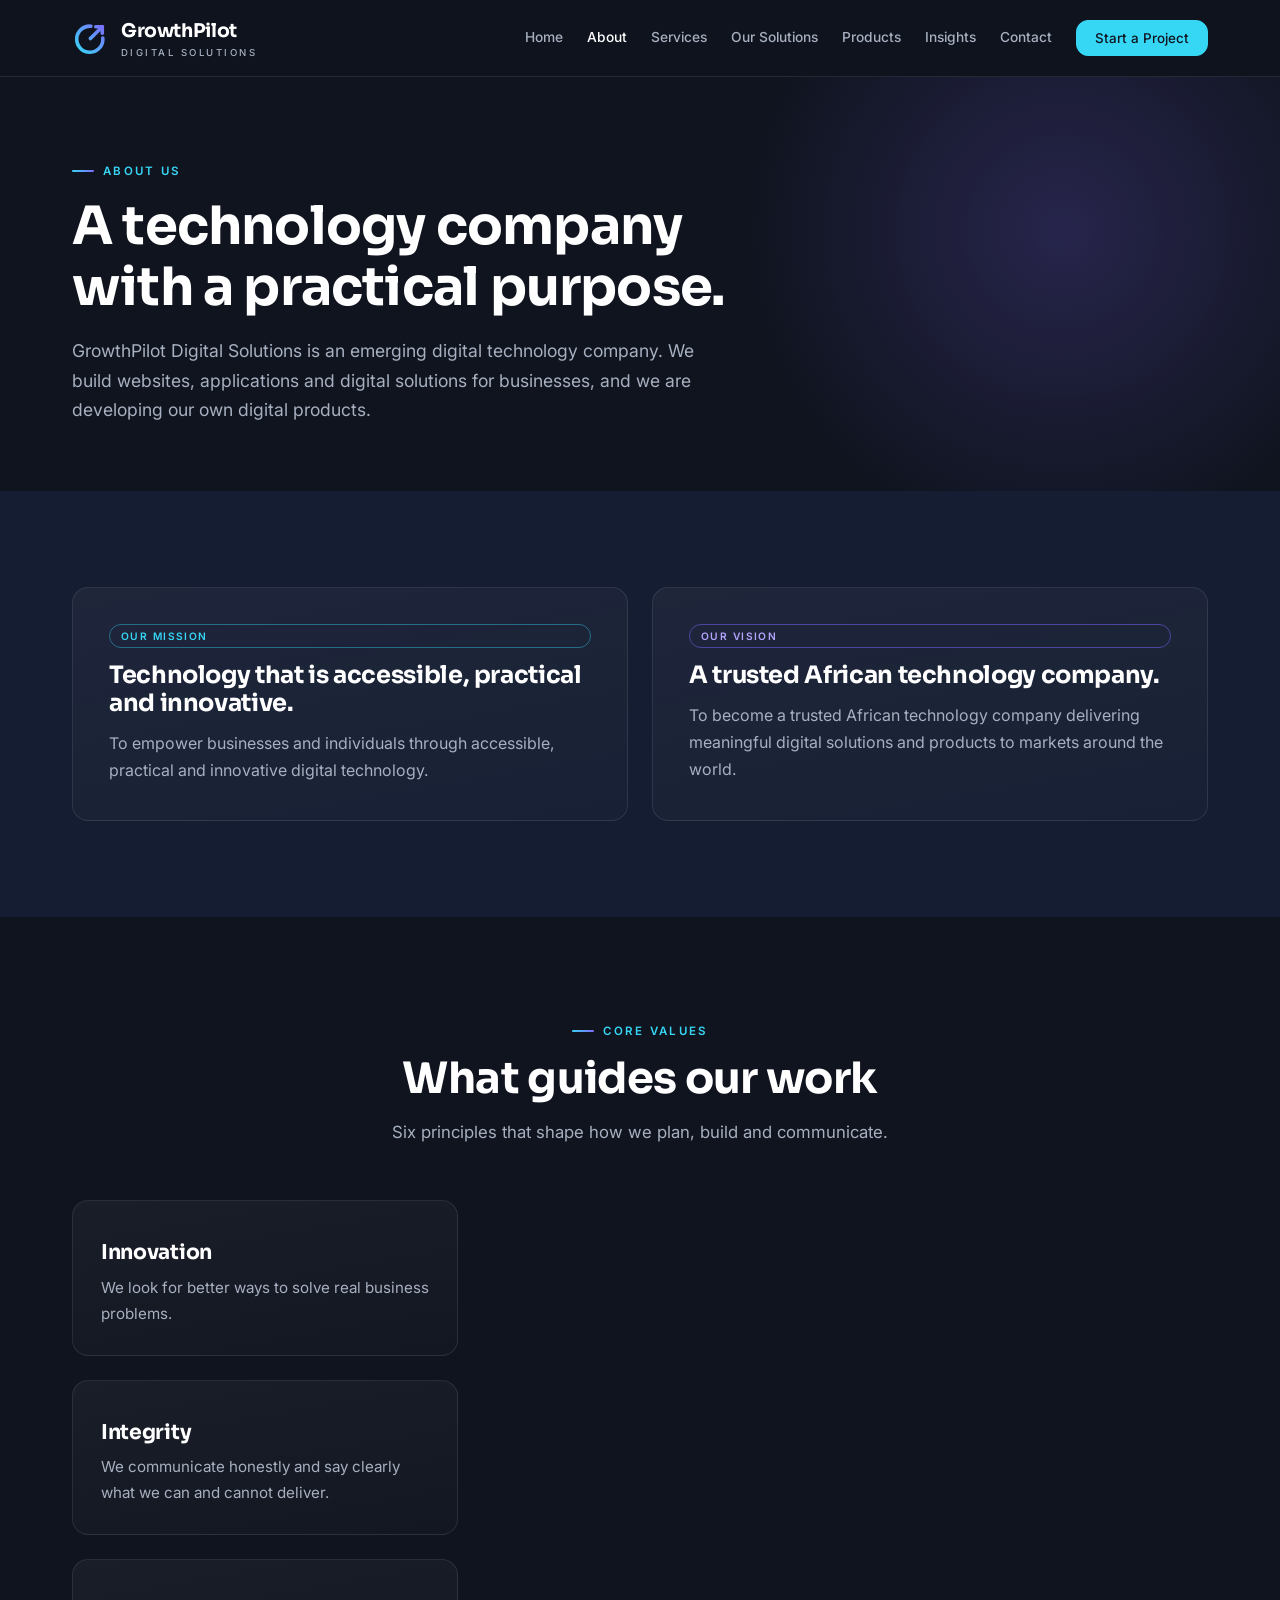
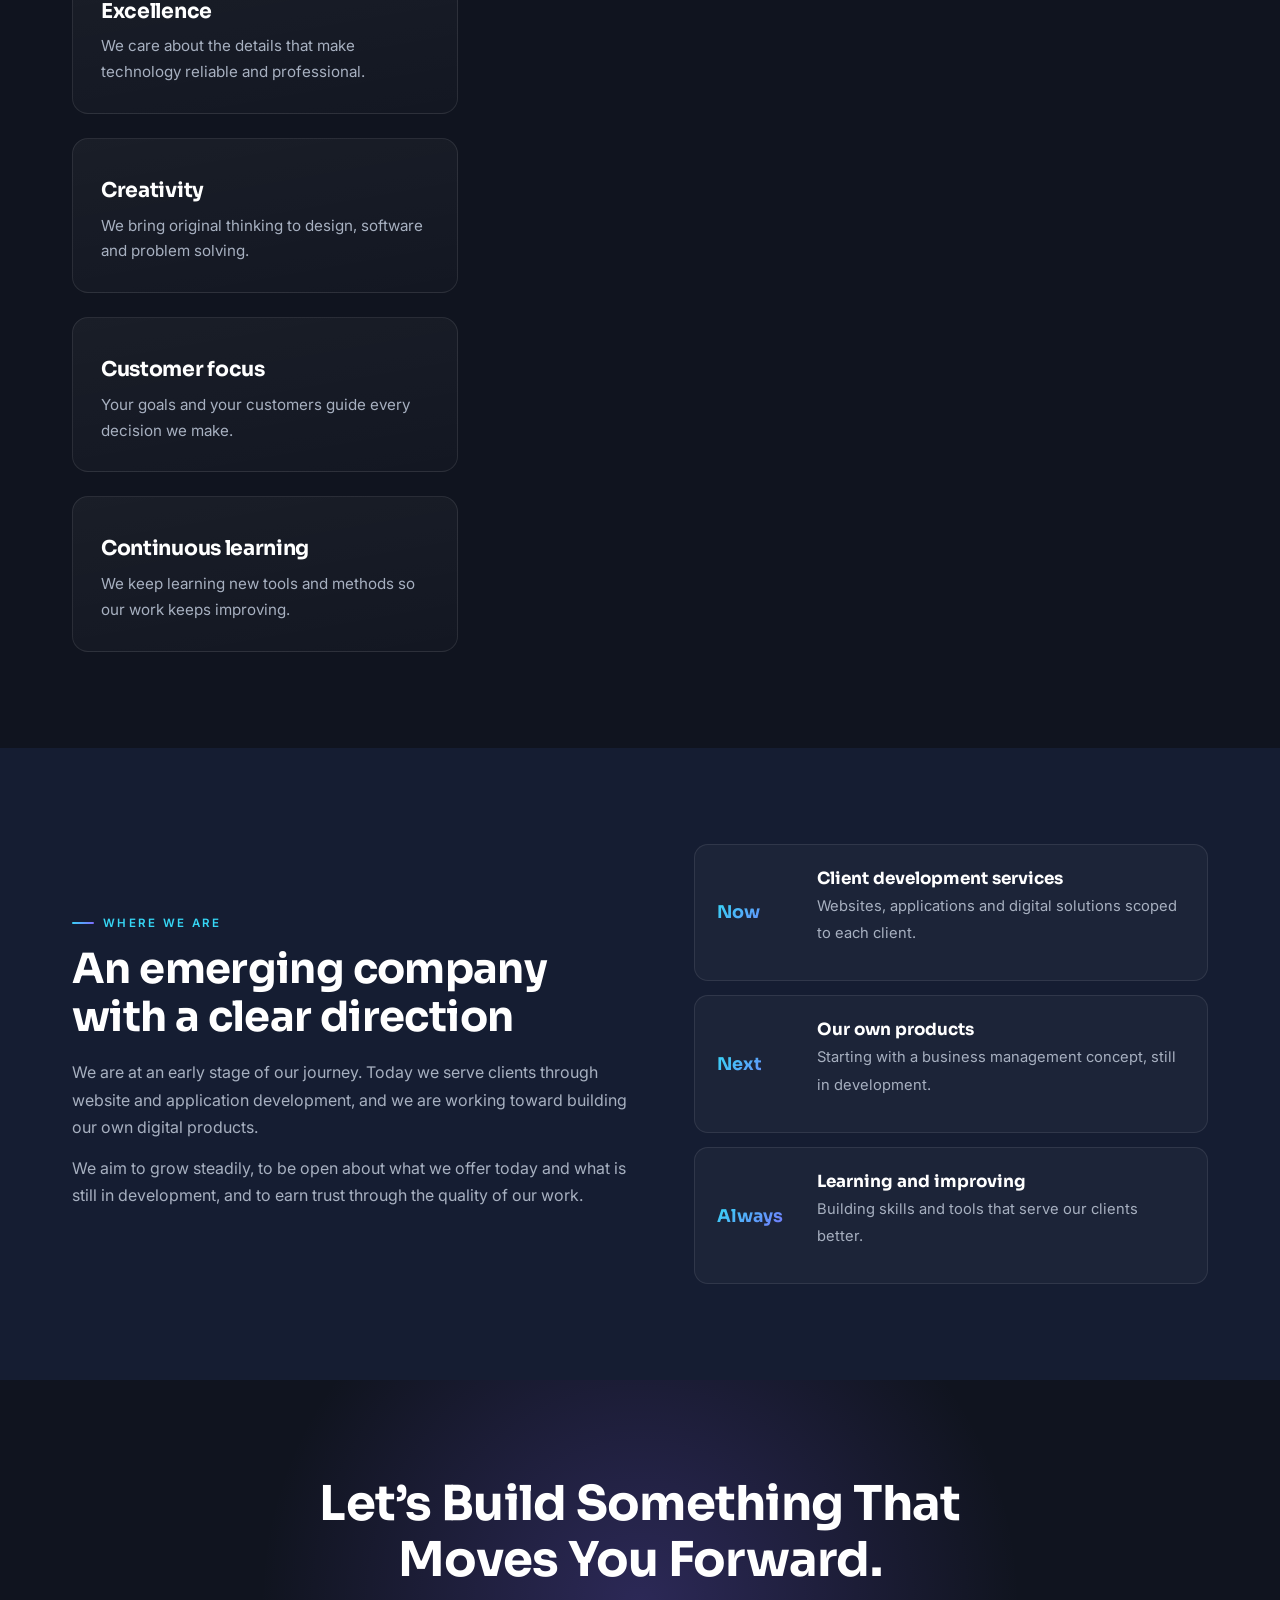
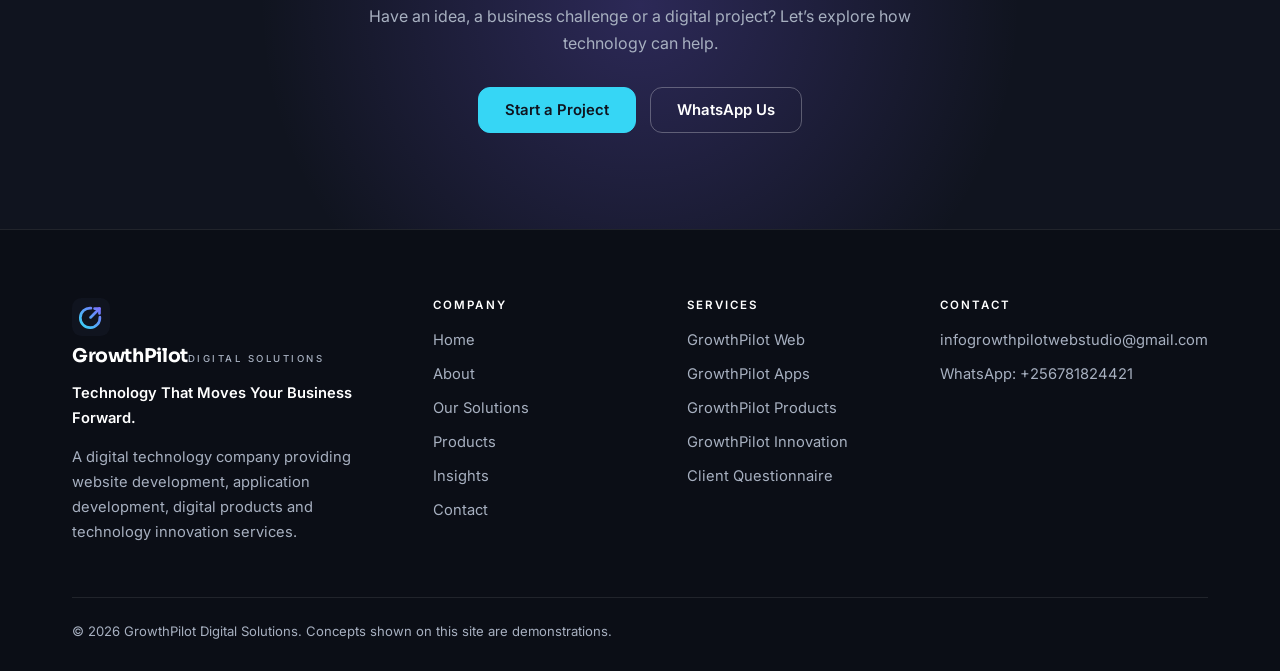
==== commit 3c5ea3d8: "Add files via upload" ====
--- a/about.html
+++ b/about.html
@@ -29,7 +29,7 @@
 </div></div></section>
 <section><div class="container"><div class="hd rv"><span class="eyebrow">Core values</span><h2>What guides our work</h2><p class="sub">Six principles that shape how we plan, build and communicate.</p></div><div class="grid g3"><article class="card rv"><h3>Innovation</h3><p>We look for better ways to solve real business problems.</p></article><article class="card rv"><h3>Integrity</h3><p>We communicate honestly and say clearly what we can and cannot deliver.</p></article><article class="card rv"><h3>Excellence</h3><p>We care about the details that make technology reliable and professional.</p></article><article class="card rv"><h3>Creativity</h3><p>We bring original thinking to design, software and problem solving.</p></article><article class="card rv"><h3>Customer focus</h3><p>Your goals and your customers guide every decision we make.</p></article><article class="card rv"><h3>Continuous learning</h3><p>We keep learning new tools and methods so our work keeps improving.</p></article></div></div></section>
 <section class="alt"><div class="container intro"><div class="rv"><span class="eyebrow">Where we are</span><h2>An emerging company with a clear direction</h2><p>We are at an early stage of our journey. Today we serve clients through website and application development, and we are working toward building our own digital products.</p><p>We aim to grow steadily, to be open about what we offer today and what is still in development, and to earn trust through the quality of our work.</p></div>
-<div class="pil rv"><div><i class="gt">Now</i><p><b>Client development services</b><br><span>Websites, applications and digital solutions scoped to each client.</span></p></div><div><i class="gt">Next</i><p><b>Our own products</b><br><span>Starting with a business management concept, still in development.</span></p></div><div><i class="gt">Always</i><p><b>Learning and improving</b><br><span>Building skills and tools that serve our clients better.</span></p></div></div></div></section>
+<div class="pil lbl rv"><div><i class="gt">Now</i><p><b>Client development services</b><br><span>Websites, applications and digital solutions scoped to each client.</span></p></div><div><i class="gt">Next</i><p><b>Our own products</b><br><span>Starting with a business management concept, still in development.</span></p></div><div><i class="gt">Always</i><p><b>Learning and improving</b><br><span>Building skills and tools that serve our clients better.</span></p></div></div></div></section>
 <section class="fcta"><div class="container rv"><h2>Let&rsquo;s Build Something That Moves You Forward.</h2><p>Have an idea, a business challenge or a digital project? Let&rsquo;s explore how technology can help.</p><div class="cta"><a class="btn" href="contact.html">Start a Project</a><a class="btn ghost" href="https://wa.me/256781824421?text=Hello%20GrowthPilot%20Digital%20Solutions">WhatsApp Us</a></div></div></section>
 </main>
 <footer class="site-footer"><div class="container"><div class="fg">
--- a/styles.css
+++ b/styles.css
@@ -81,3 +81,16 @@
 .site-nav{display:none;position:absolute;top:var(--hd);left:0;right:0;flex-direction:column;align-items:stretch;gap:0;background:#10141F;border-bottom:1px solid var(--line);padding:10px 22px 22px}.site-nav.open{display:flex}.site-nav a{padding:13px 0;border-bottom:1px solid var(--line);font-size:.95rem}.site-nav .btn{margin-top:14px;justify-content:center;border:0}}
 @media(max-width:560px){.fg{grid-template-columns:1fr}.cta .btn{flex:1 1 100%;justify-content:center}.hv{min-height:360px}.g1{width:68%}.g2{width:52%}.g3{width:38%}.card{padding:22px}.wm small{letter-spacing:.2em}}
 @media(prefers-reduced-motion:reduce){*{animation:none!important;transition:none!important;scroll-behavior:auto!important}.rv,.hero .eyebrow,.hero h1,.hero .lead,.hero .cta,.hv{opacity:1;transform:none}}
+/* inner pages */
+.page-hero{position:relative;padding:76px 0 66px;overflow:hidden}.page-hero:before{content:"";position:absolute;right:-8%;top:-40%;width:640px;height:640px;background:radial-gradient(closest-side,rgba(128,103,255,.2),transparent);pointer-events:none}
+.page-hero .container{position:relative}.page-hero h1{font-size:clamp(2rem,4.4vw,3.3rem);margin:16px 0 18px;max-width:16em;text-wrap:balance}.page-hero .lead{color:var(--grey);font-size:1.1rem;max-width:36em}
+.two{display:grid;grid-template-columns:1fr 1fr;gap:24px}.big{padding:36px}.big h3{font-size:1.5rem;margin:14px 0 12px}.big>p{font-size:1rem}
+.guide{display:grid;gap:14px;grid-template-columns:repeat(auto-fit,minmax(240px,1fr))}.guide a{display:flex;flex-direction:column;gap:4px;padding:18px 20px;border:1px solid var(--line);border-radius:14px;text-decoration:none;background:rgba(255,255,255,.03);transition:transform .25s,border-color .25s}.guide a:hover{border-color:rgba(54,214,245,.5);transform:translateY(-3px)}.guide b{color:#fff;font:600 .98rem Sora,sans-serif}.guide span{font-size:.85rem;color:var(--cyan)}
+.dv{display:grid;grid-template-columns:.9fr 1.1fr;gap:48px;align-items:start;padding:72px 0;border-top:1px solid var(--line)}.dv:first-child{border-top:0;padding-top:0}.dv h2{font-size:clamp(1.7rem,3.4vw,2.3rem);margin:14px 0}.dv .sub{margin-bottom:22px}
+.pn{display:grid;gap:18px}.pn .card{padding:24px}.pn h4{font:600 .72rem Inter,sans-serif;letter-spacing:.16em;text-transform:uppercase;color:var(--cyan);margin-bottom:10px}.pn .card>p{color:var(--text);font-size:.95rem}.pn .card ul{margin:0}
+.cl{display:grid;grid-template-columns:1.15fr .85fr;gap:30px;align-items:start}.fc{padding:34px}.fc h2{font-size:1.6rem;margin-bottom:6px}.row2{display:grid;grid-template-columns:1fr 1fr;gap:16px}
+#form-status{margin-top:14px;font-weight:600;color:var(--cyan);min-height:1.4em}.fc .btn{margin-top:20px}.fc .btn:disabled{opacity:.6;cursor:wait}
+.side .card{margin-bottom:20px}.side h3{font-size:1.15rem;margin-top:0}.side p{margin-bottom:12px}.side a:not(.btn):not(.lk){color:var(--cyan);word-break:break-all}.card ul.steps{margin:6px 0 0}
+.steps{list-style:none;padding:0;counter-reset:s}.steps li{counter-increment:s;padding:8px 0 8px 40px;position:relative;font-size:.93rem}.steps li:before{content:counter(s);position:absolute;left:0;top:7px;width:26px;height:26px;border-radius:50%;background:var(--grad);display:grid;place-items:center;color:var(--ink);font:700 .75rem Sora,sans-serif}
+@media(max-width:980px){.two,.dv,.cl{grid-template-columns:1fr}.dv{gap:28px;padding:56px 0}}@media(max-width:560px){.row2{grid-template-columns:1fr}.fc{padding:24px}.big{padding:26px}}
+.pil.lbl i{width:84px;font-size:1.1rem}@media(max-width:560px){.pil.lbl i{width:64px;font-size:1rem}}
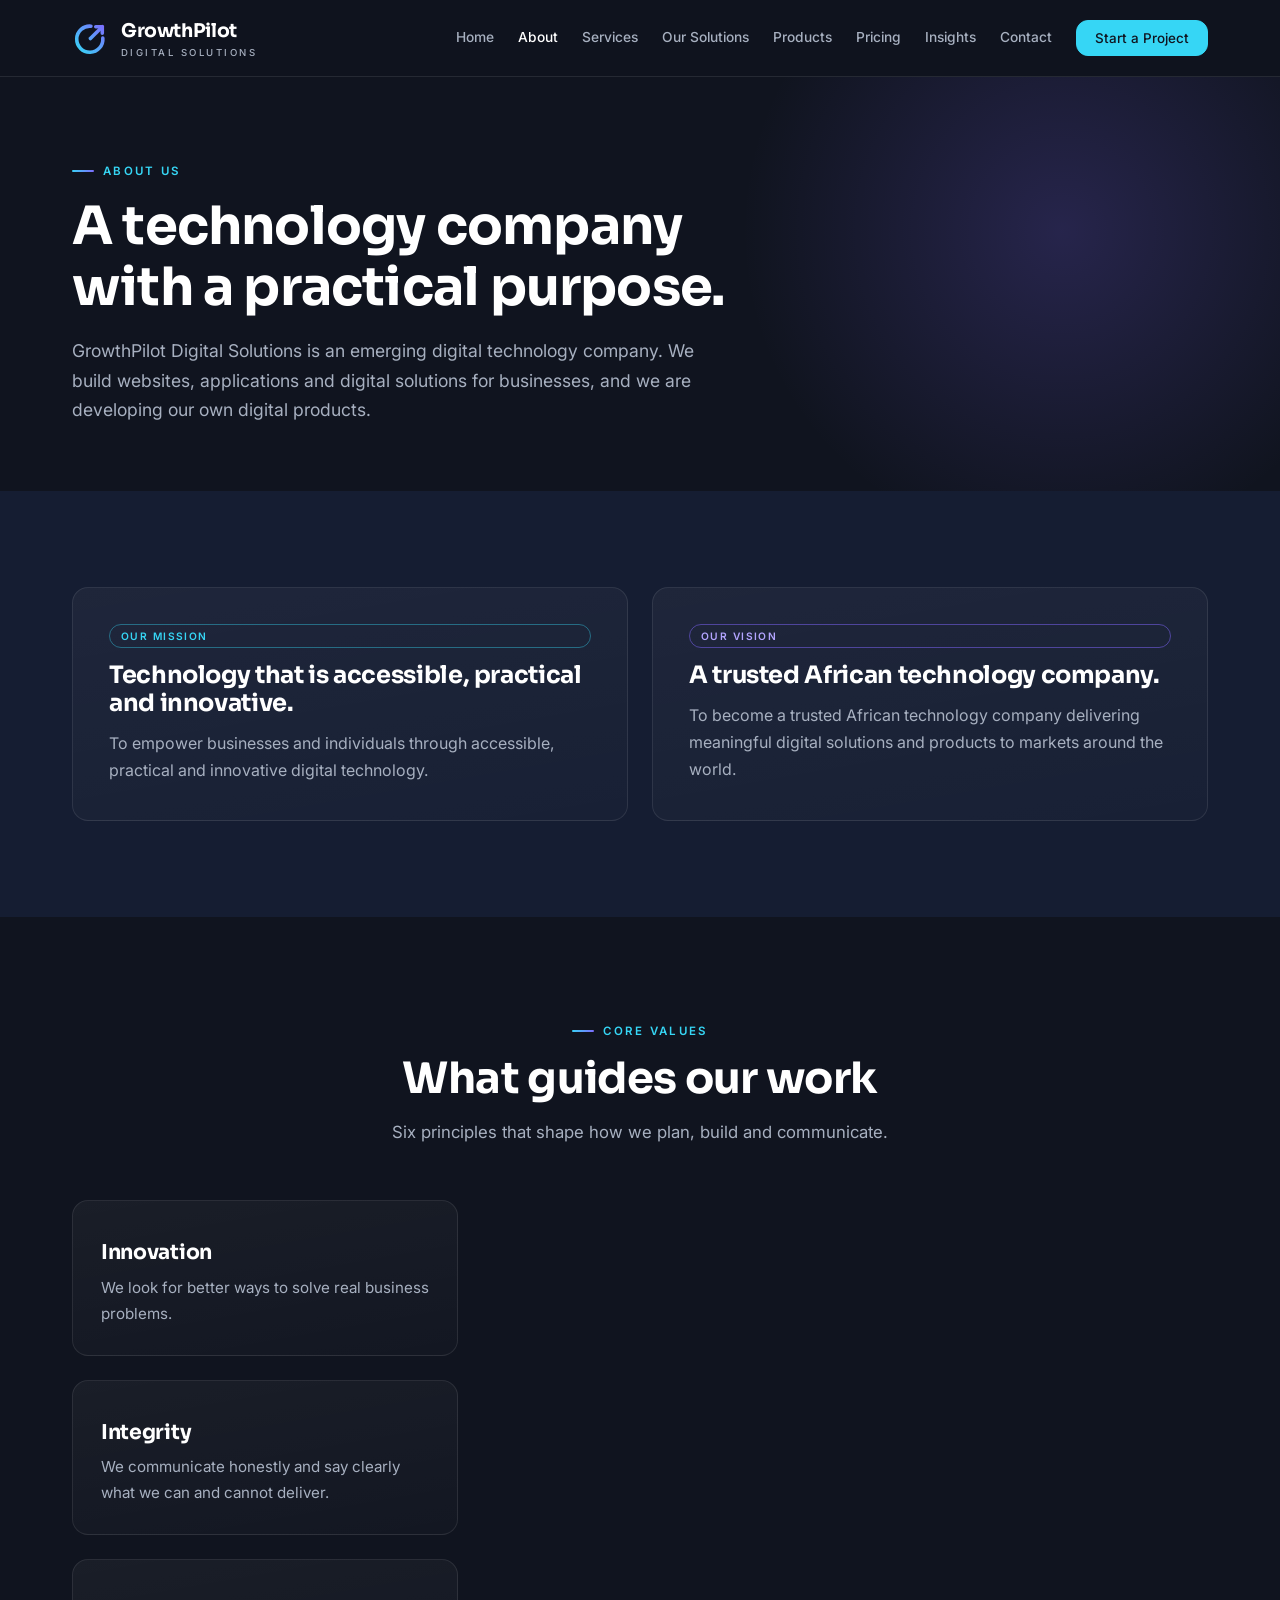
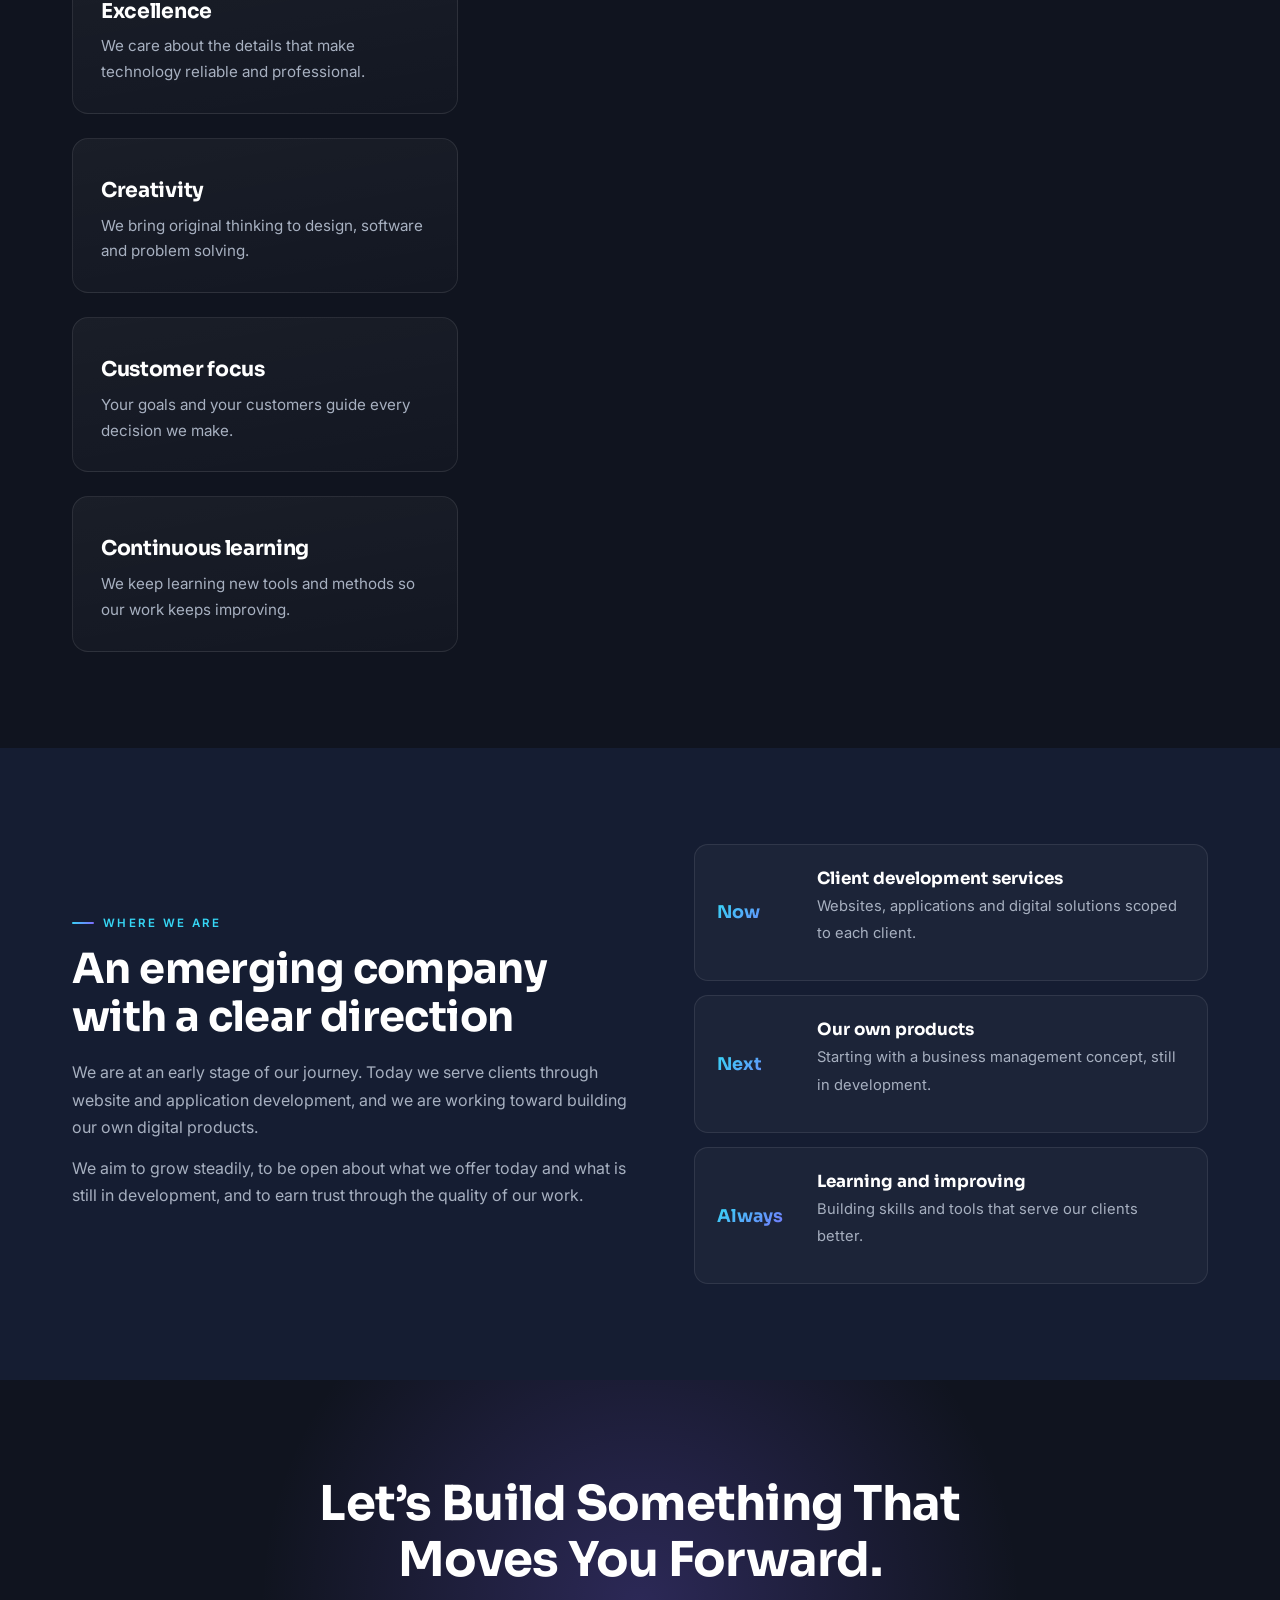
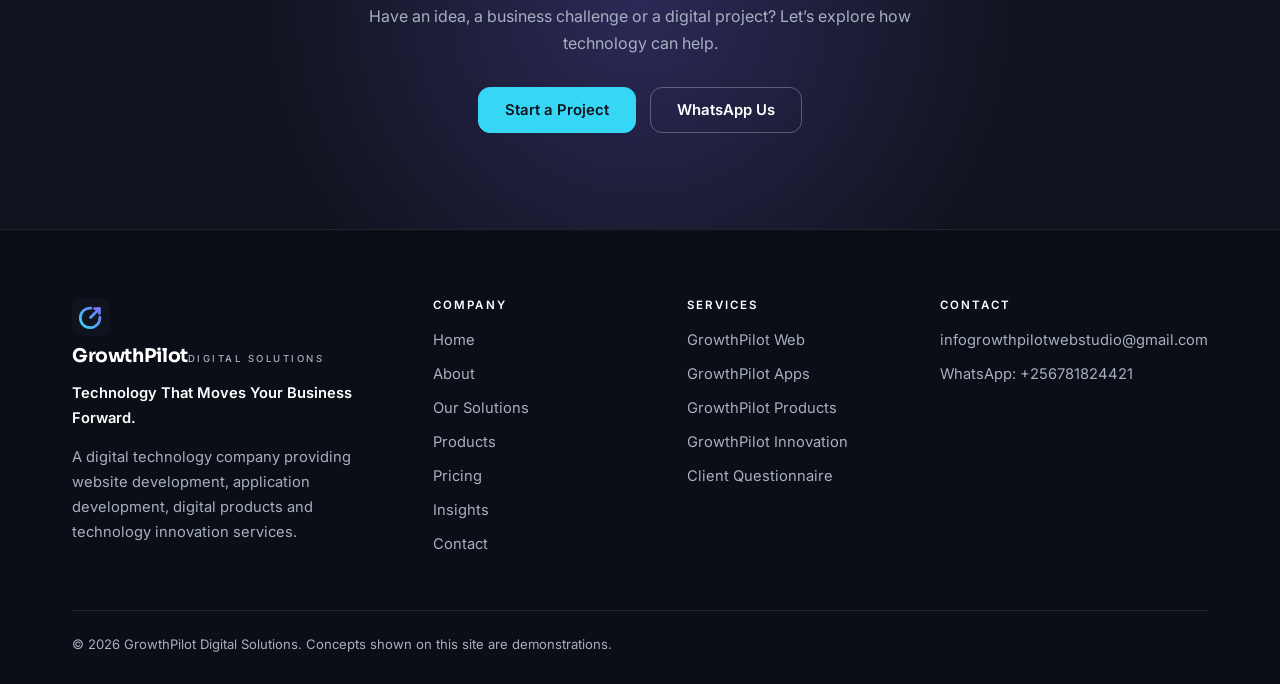
==== commit 6620153f: "Add files via upload" ====
--- a/about.html
+++ b/about.html
@@ -19,7 +19,7 @@
 <header class="site-header"><div class="container nav">
 <a class="brand" href="index.html" aria-label="GrowthPilot Digital Solutions home"><svg class="mark" viewBox="0 0 64 64" aria-hidden="true"><defs><linearGradient id="gpg" x1="8" y1="56" x2="56" y2="8" gradientUnits="userSpaceOnUse"><stop offset="0" stop-color="#36D6F5"/><stop offset="1" stop-color="#8067FF"/></linearGradient></defs><g fill="none" stroke="url(#gpg)" stroke-width="6" stroke-linecap="round" stroke-linejoin="round"><path d="M51.9 32.1A22 22 0 1 1 31.9 12.1"/><path d="M31 33L51 13"/><path d="M40 13H51V24"/></g></svg><span class="wm"><b>GrowthPilot</b><small>Digital Solutions</small></span></a>
 <button class="menu-btn" aria-expanded="false" aria-controls="site-nav">Menu</button>
-<nav id="site-nav" class="site-nav" aria-label="Main"><a href="index.html">Home</a><a href="about.html">About</a><a href="services.html">Services</a><a href="solutions.html">Our Solutions</a><a href="products.html">Products</a><a href="insights.html">Insights</a><a href="contact.html">Contact</a><a class="btn" href="contact.html">Start a Project</a></nav>
+<nav id="site-nav" class="site-nav" aria-label="Main"><a href="index.html">Home</a><a href="about.html">About</a><a href="services.html">Services</a><a href="solutions.html">Our Solutions</a><a href="products.html">Products</a><a href="pricing.html">Pricing</a><a href="insights.html">Insights</a><a href="contact.html">Contact</a><a class="btn" href="contact.html">Start a Project</a></nav>
 </div></header>
 <main id="main">
 <div class="page-hero"><div class="container"><span class="eyebrow">About Us</span><h1>A technology company with a practical purpose.</h1><p class="lead">GrowthPilot Digital Solutions is an emerging digital technology company. We build websites, applications and digital solutions for businesses, and we are developing our own digital products.</p></div></div>
@@ -34,7 +34,7 @@
 </main>
 <footer class="site-footer"><div class="container"><div class="fg">
 <div><a class="brand" href="index.html" aria-label="GrowthPilot Digital Solutions home"><img class="mark" src="logo-mark.svg" alt="" width="38" height="38"><span class="wm"><b>GrowthPilot</b><small>Digital Solutions</small></span></a><p class="tag">Technology That Moves Your Business Forward.</p><p>A digital technology company providing website development, application development, digital products and technology innovation services.</p></div>
-<div><h4>Company</h4><a href="index.html">Home</a><a href="about.html">About</a><a href="solutions.html">Our Solutions</a><a href="products.html">Products</a><a href="insights.html">Insights</a><a href="contact.html">Contact</a></div>
+<div><h4>Company</h4><a href="index.html">Home</a><a href="about.html">About</a><a href="solutions.html">Our Solutions</a><a href="products.html">Products</a><a href="pricing.html">Pricing</a><a href="insights.html">Insights</a><a href="contact.html">Contact</a></div>
 <div><h4>Services</h4><a href="services.html#web">GrowthPilot Web</a><a href="services.html#apps">GrowthPilot Apps</a><a href="products.html">GrowthPilot Products</a><a href="services.html#innovation">GrowthPilot Innovation</a><a href="questionnaire.html">Client Questionnaire</a></div>
 <div><h4>Contact</h4><a href="mailto:infogrowthpilotwebstudio@gmail.com">infogrowthpilotwebstudio@gmail.com</a><a href="https://wa.me/256781824421?text=Hello%20GrowthPilot%20Digital%20Solutions">WhatsApp: +256781824421</a></div>
 </div><div class="cp">&copy; <span data-year>2026</span> GrowthPilot Digital Solutions. Concepts shown on this site are demonstrations.</div></div></footer>
--- a/styles.css
+++ b/styles.css
@@ -94,3 +94,27 @@
 .steps{list-style:none;padding:0;counter-reset:s}.steps li{counter-increment:s;padding:8px 0 8px 40px;position:relative;font-size:.93rem}.steps li:before{content:counter(s);position:absolute;left:0;top:7px;width:26px;height:26px;border-radius:50%;background:var(--grad);display:grid;place-items:center;color:var(--ink);font:700 .75rem Sora,sans-serif}
 @media(max-width:980px){.two,.dv,.cl{grid-template-columns:1fr}.dv{gap:28px;padding:56px 0}}@media(max-width:560px){.row2{grid-template-columns:1fr}.fc{padding:24px}.big{padding:26px}}
 .pil.lbl i{width:84px;font-size:1.1rem}@media(max-width:560px){.pil.lbl i{width:64px;font-size:1rem}}
+/* solutions, products, insights */
+.sol .badge{align-self:flex-start}.sol p+p{margin-top:10px;font-size:.88rem;flex:1}.sol .lk{margin-top:16px}.sh2{font-size:1.5rem;margin:0 0 26px}.sh2+.grid{margin-bottom:54px}
+.pv{display:grid;grid-template-columns:1fr 1fr;gap:48px;align-items:center}.pv h2{font-size:clamp(1.8rem,3.8vw,2.6rem);margin:14px 0}.pv .dash{height:250px}.cap{font-size:.8rem;color:#8b95a8;margin-top:12px;text-align:center}
+.status{margin:22px 0 26px;padding:16px 20px;border:1px solid rgba(128,103,255,.45);background:rgba(128,103,255,.08);border-radius:14px;font-size:.94rem}.status b{color:#fff}
+.empty{max-width:680px;margin:48px auto 0;text-align:center;border-style:dashed;align-items:center}.empty h3{margin-top:0}.empty .cta{justify-content:center;margin-top:22px}
+@media(max-width:980px){.pv{grid-template-columns:1fr;gap:30px}}
+/* real concept screenshots */
+.th img,.shot img{display:block;width:100%;height:auto}.shot img{border-radius:8px}.hv .g1.shot{width:80%;top:12%}.shot .lab{text-transform:none;letter-spacing:.04em;font-size:.72rem}
+@media(max-width:560px){.hv .g1.shot{width:84%}}
+/* pricing */
+[hidden]{display:none!important}
+.badge.fill{background:var(--cyan);color:var(--ink);border-color:var(--cyan);align-self:flex-start}
+.price{font:700 1.85rem Sora,sans-serif;color:#fff;letter-spacing:-.02em;margin:8px 0 6px;line-height:1.15}.price small{display:block;font:600 .68rem Inter,sans-serif;letter-spacing:.14em;text-transform:uppercase;color:var(--grey);margin-bottom:4px}.price .per{font:500 .85rem Inter,sans-serif;color:var(--grey);letter-spacing:0}
+.pc>p{margin-bottom:0}.pc ul{margin:18px 0 24px}.pc .btn{justify-content:center;margin-top:auto}.pc .wal{align-self:center;margin-top:14px}
+.pc ul+.btn{margin-top:auto}.pcg{align-items:stretch}
+.card.rec{border-color:rgba(54,214,245,.55);background:linear-gradient(170deg,rgba(54,214,245,.11),rgba(128,103,255,.11));box-shadow:0 24px 60px rgba(54,214,245,.12)}
+.band{padding:56px 32px;border-radius:24px;text-align:center;background:linear-gradient(135deg,rgba(54,214,245,.14),rgba(128,103,255,.22));border:1px solid rgba(255,255,255,.16)}.band h2{font-size:clamp(1.7rem,3.6vw,2.5rem);margin:14px auto;max-width:18em}.band p{color:var(--text);max-width:42em;margin:0 auto 26px}.band .cta{justify-content:center;margin-top:0}
+.terms h3{margin-top:0}.terms .card>p{margin-bottom:0}.terms ul{margin:12px 0 0}
+.faq details{border:1px solid var(--line);border-radius:14px;margin-bottom:12px;background:rgba(255,255,255,.03);padding:0 22px;transition:border-color .2s}.faq details[open]{border-color:rgba(54,214,245,.45)}
+.faq summary{cursor:pointer;list-style:none;padding:18px 0;font:600 1rem Sora,sans-serif;color:#fff;display:flex;justify-content:space-between;gap:16px;align-items:center}.faq summary::-webkit-details-marker{display:none}
+.faq summary:after{content:"+";color:var(--cyan);font-size:1.5rem;line-height:1;flex:none}.faq details[open] summary:after{content:"\2212"}.faq details p{padding:0 0 18px;color:var(--grey)}
+.alt .note,.note{max-width:760px}
+@media(max-width:1180px){.site-nav{gap:17px}}
+@media(max-width:1060px){.menu-btn{display:block}.site-nav{display:none;position:absolute;top:var(--hd);left:0;right:0;flex-direction:column;align-items:stretch;gap:0;background:#10141F;border-bottom:1px solid var(--line);padding:10px 22px 22px}.site-nav.open{display:flex}.site-nav a{padding:13px 0;border-bottom:1px solid var(--line);font-size:.95rem}.site-nav .btn{margin-top:14px;justify-content:center;border:0}}
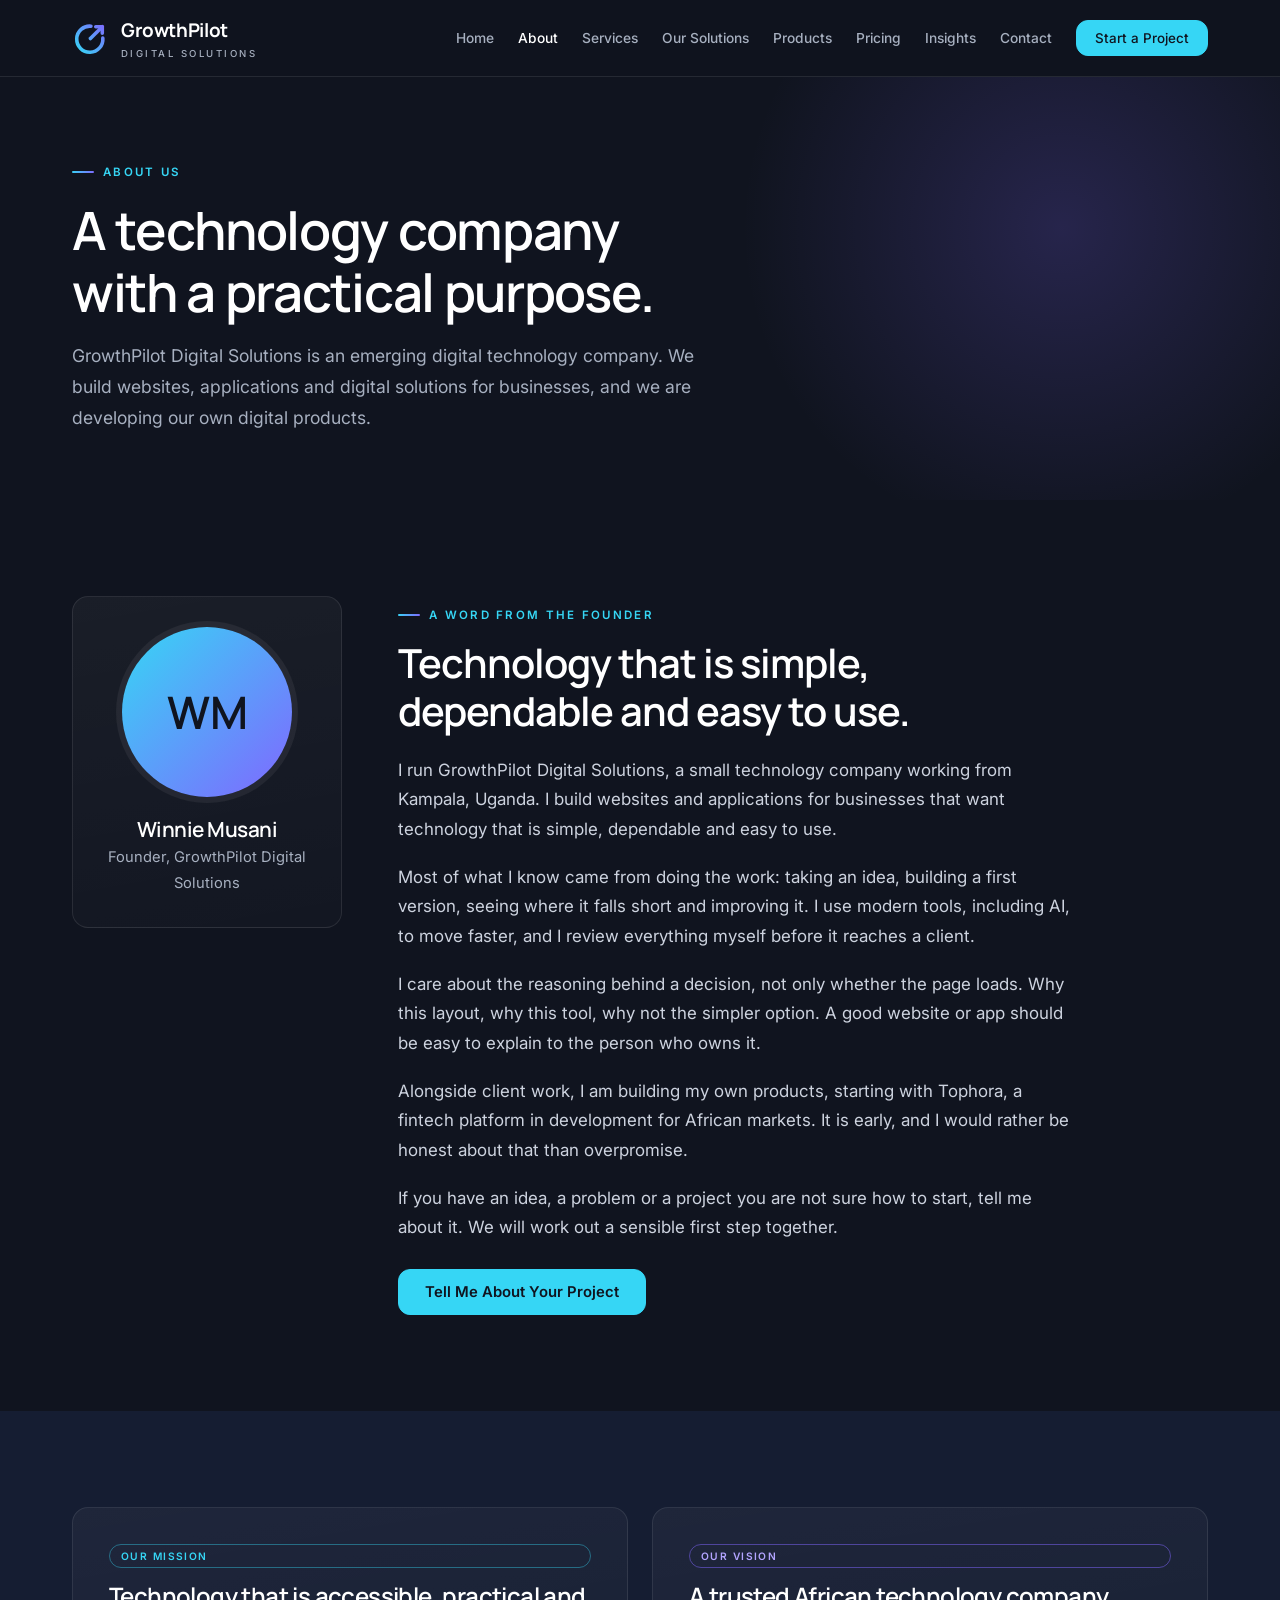
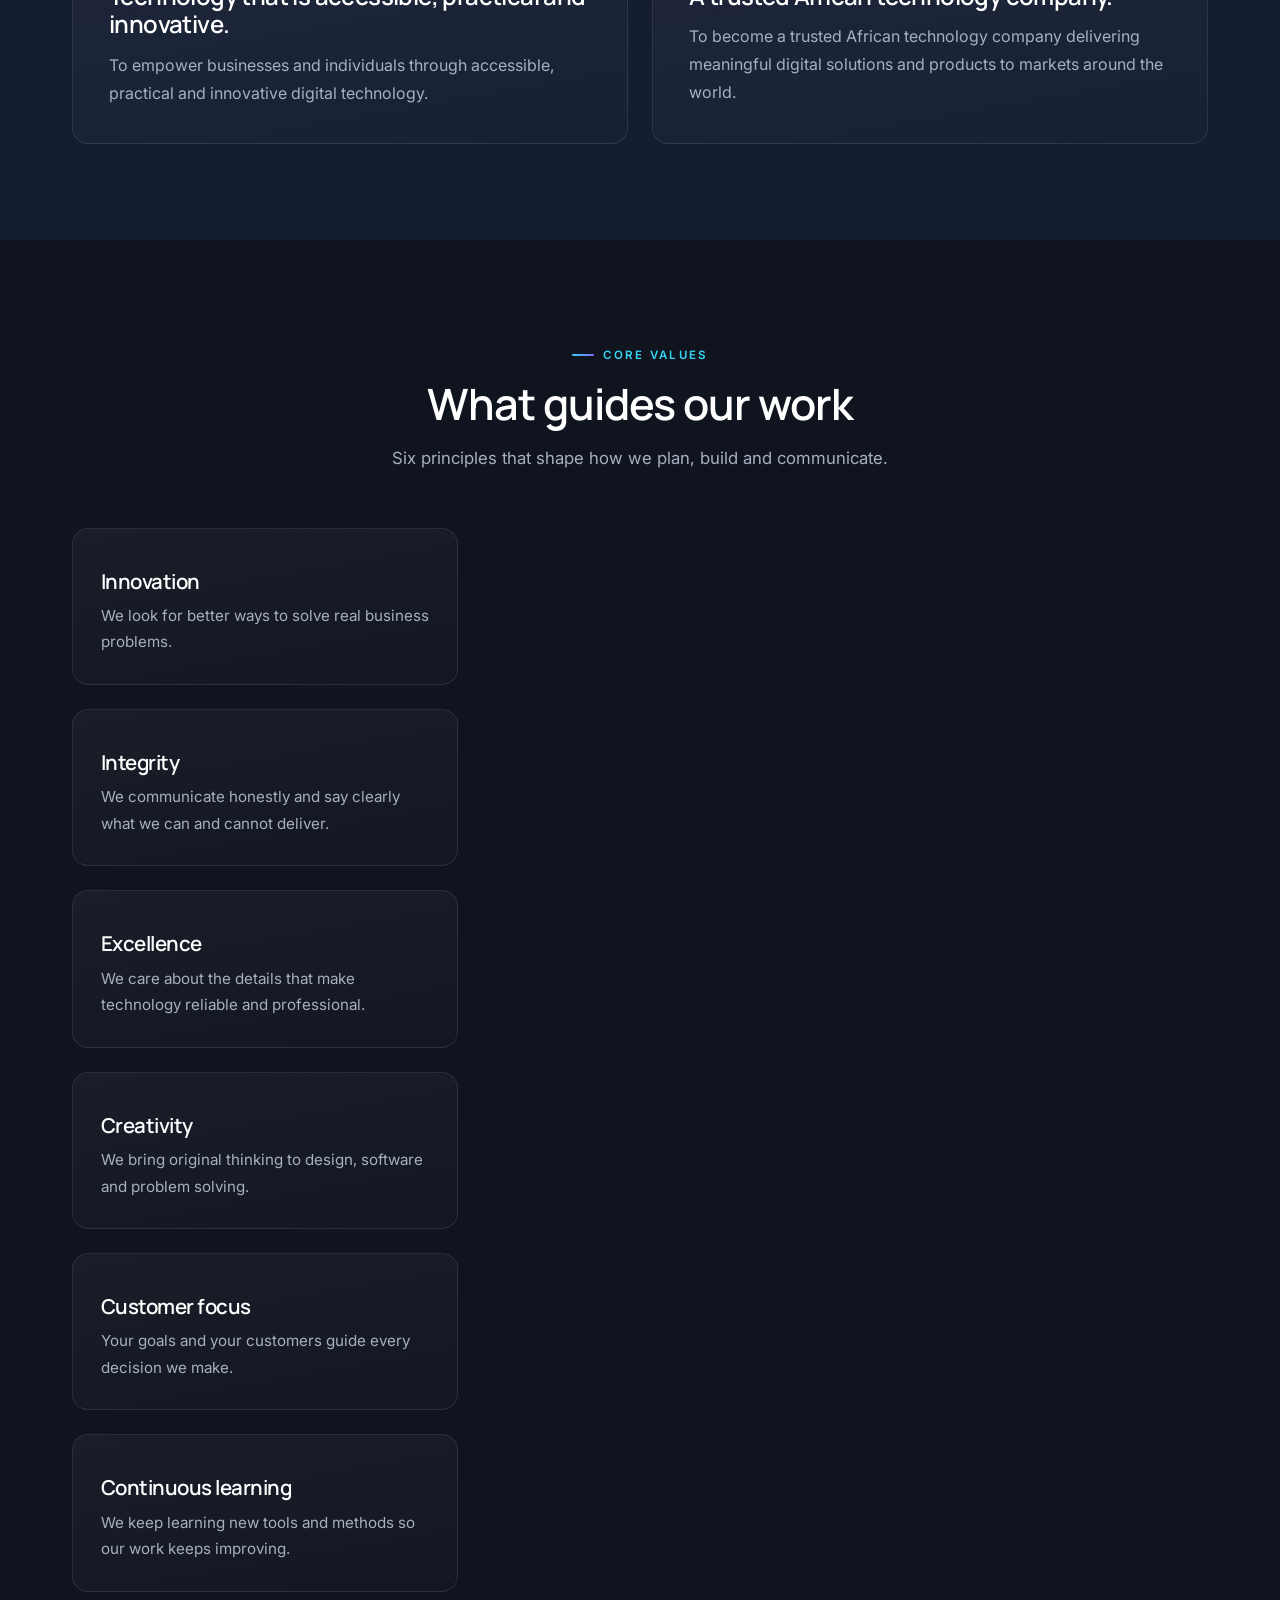
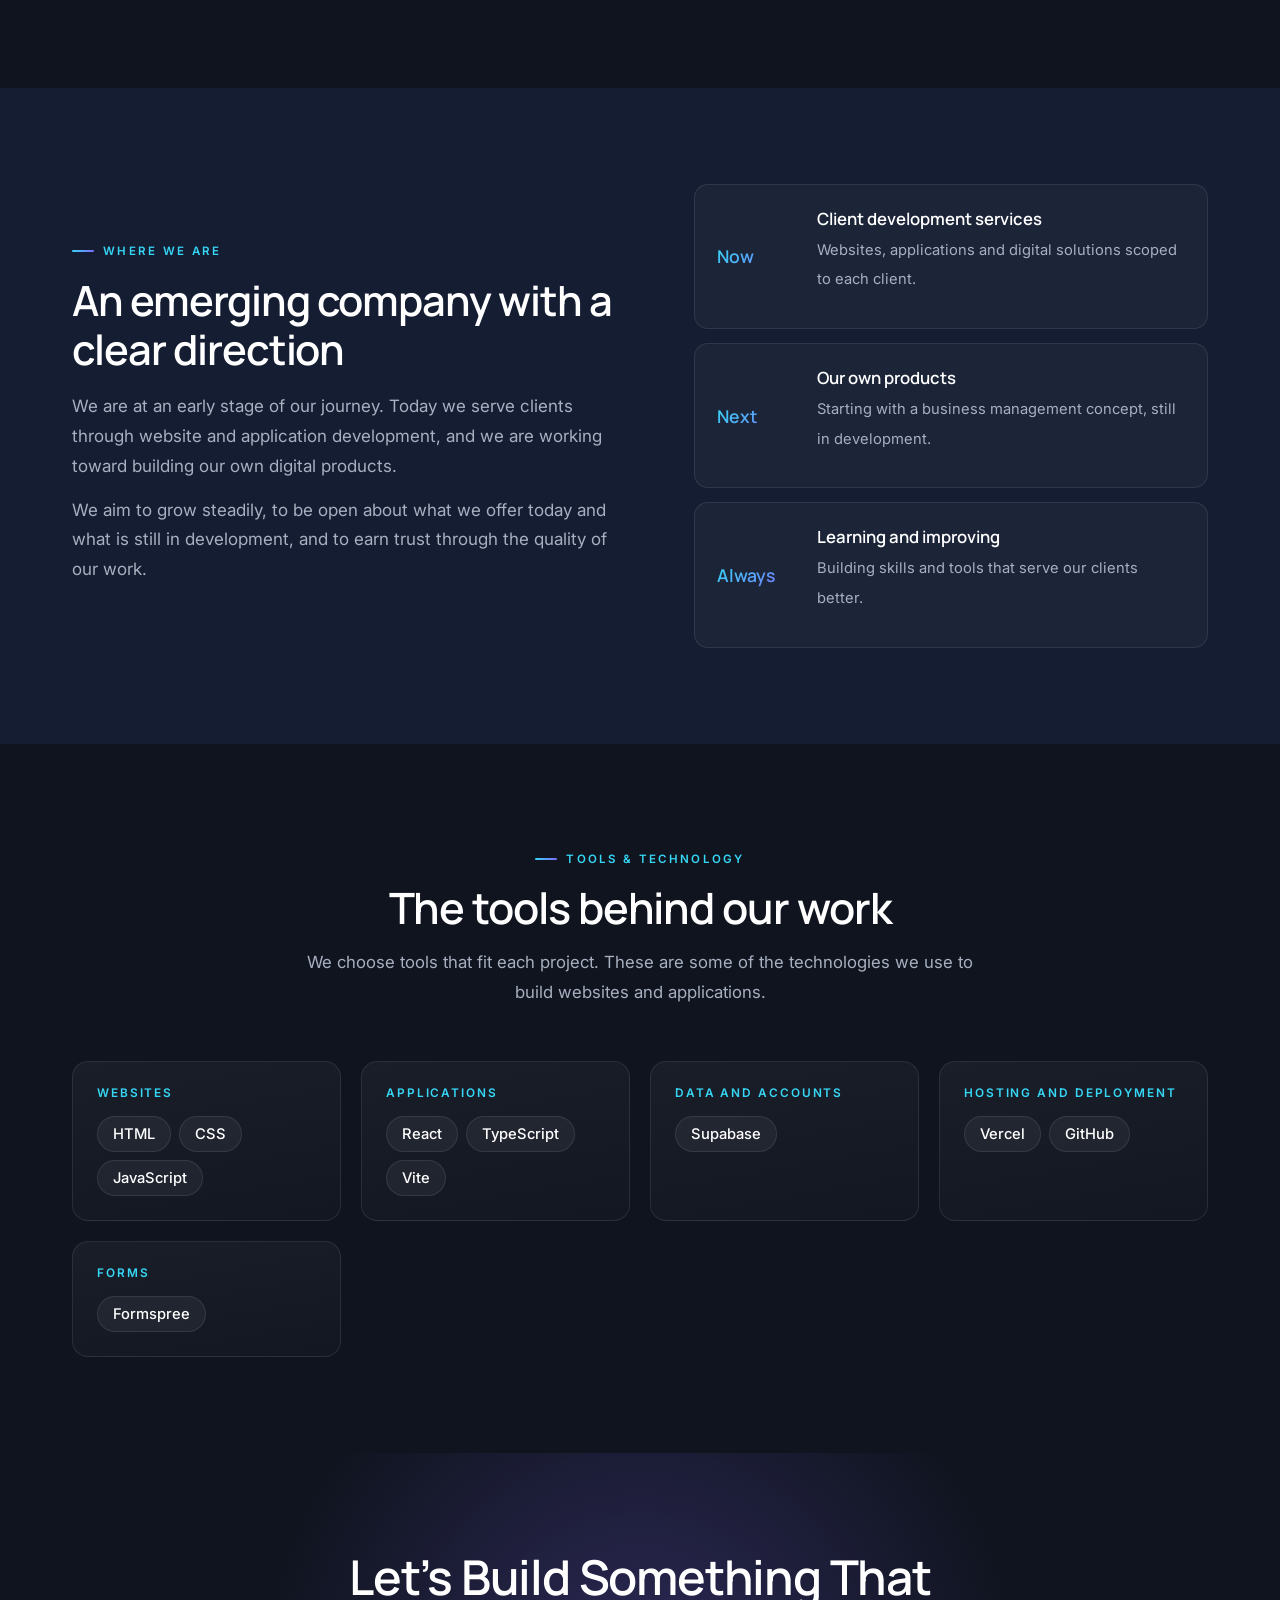
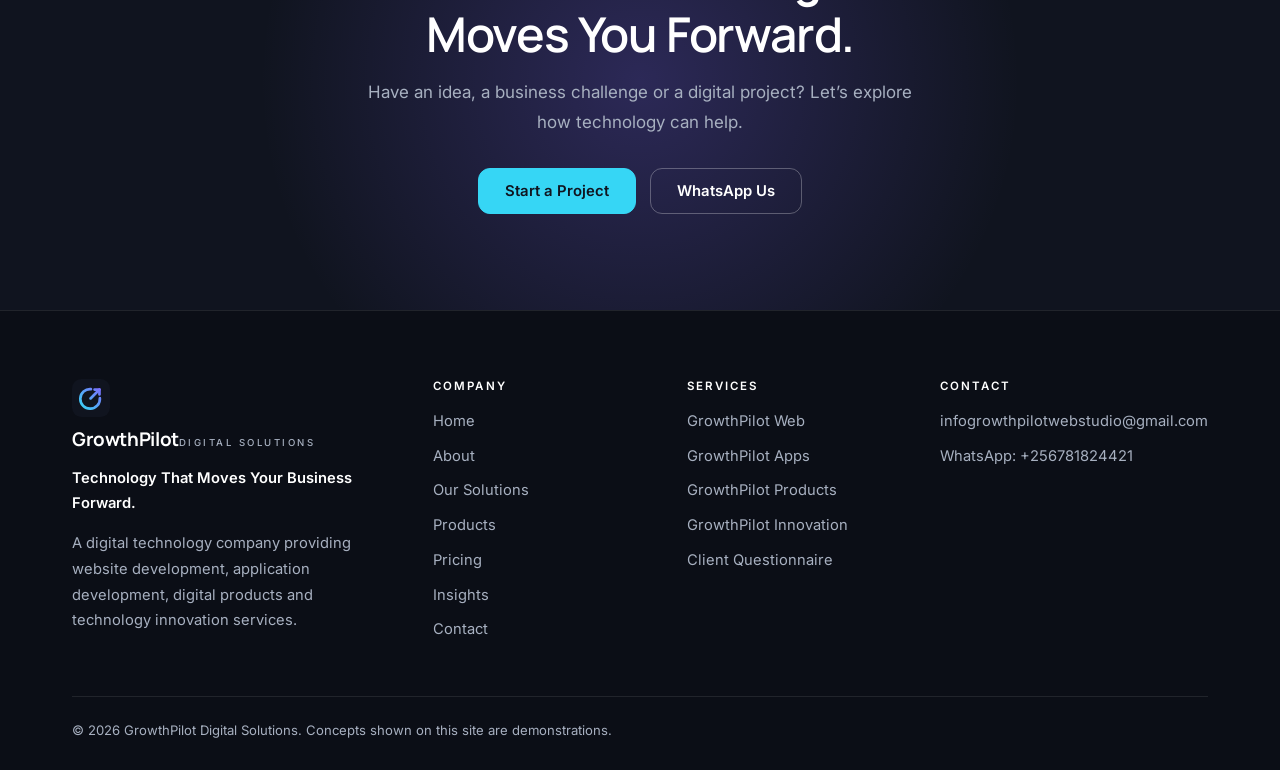
==== commit caef4102: "Add files via upload" ====
--- a/about.html
+++ b/about.html
@@ -10,7 +10,7 @@
 <meta name="theme-color" content="#10141F">
 <link rel="icon" href="logo-mark.svg" type="image/svg+xml"><link rel="apple-touch-icon" href="logo-mark-512.png">
 <link rel="preconnect" href="https://fonts.googleapis.com"><link rel="preconnect" href="https://fonts.gstatic.com" crossorigin>
-<link href="https://fonts.googleapis.com/css2?family=Inter:wght@400;500;600&family=Sora:wght@600;700;800&display=swap" rel="stylesheet">
+<link href="https://fonts.googleapis.com/css2?family=Inter:wght@400;500;600&family=Manrope:wght@500;600;700&display=swap" rel="stylesheet">
 <link rel="stylesheet" href="styles.css">
 <noscript><style>.rv{opacity:1;transform:none}</style></noscript>
 </head>
@@ -23,6 +23,7 @@
 </div></header>
 <main id="main">
 <div class="page-hero"><div class="container"><span class="eyebrow">About Us</span><h1>A technology company with a practical purpose.</h1><p class="lead">GrowthPilot Digital Solutions is an emerging digital technology company. We build websites, applications and digital solutions for businesses, and we are developing our own digital products.</p></div></div>
+<section><div class="container fdr"><aside class="card fdr-card rv"><div class="avatar" aria-hidden="true">WM<img src="winnie-musani.jpg" alt="" onerror="this.remove()"></div><h3>Winnie Musani</h3><p>Founder, GrowthPilot Digital Solutions</p></aside><div class="fdr-txt rv"><span class="eyebrow">A word from the founder</span><h2>Technology that is simple, dependable and easy to use.</h2><p>I run GrowthPilot Digital Solutions, a small technology company working from Kampala, Uganda. I build websites and applications for businesses that want technology that is simple, dependable and easy to use.</p><p>Most of what I know came from doing the work: taking an idea, building a first version, seeing where it falls short and improving it. I use modern tools, including AI, to move faster, and I review everything myself before it reaches a client.</p><p>I care about the reasoning behind a decision, not only whether the page loads. Why this layout, why this tool, why not the simpler option. A good website or app should be easy to explain to the person who owns it.</p><p>Alongside client work, I am building my own products, starting with Tophora, a fintech platform in development for African markets. It is early, and I would rather be honest about that than overpromise.</p><p>If you have an idea, a problem or a project you are not sure how to start, tell me about it. We will work out a sensible first step together.</p><div class="cta"><a class="btn" href="contact.html">Tell Me About Your Project</a></div></div></div></section>
 <section class="alt"><div class="container"><div class="two">
 <article class="card big rv"><span class="badge">Our mission</span><h3>Technology that is accessible, practical and innovative.</h3><p>To empower businesses and individuals through accessible, practical and innovative digital technology.</p></article>
 <article class="card big rv"><span class="badge v">Our vision</span><h3>A trusted African technology company.</h3><p>To become a trusted African technology company delivering meaningful digital solutions and products to markets around the world.</p></article>
@@ -30,6 +31,7 @@
 <section><div class="container"><div class="hd rv"><span class="eyebrow">Core values</span><h2>What guides our work</h2><p class="sub">Six principles that shape how we plan, build and communicate.</p></div><div class="grid g3"><article class="card rv"><h3>Innovation</h3><p>We look for better ways to solve real business problems.</p></article><article class="card rv"><h3>Integrity</h3><p>We communicate honestly and say clearly what we can and cannot deliver.</p></article><article class="card rv"><h3>Excellence</h3><p>We care about the details that make technology reliable and professional.</p></article><article class="card rv"><h3>Creativity</h3><p>We bring original thinking to design, software and problem solving.</p></article><article class="card rv"><h3>Customer focus</h3><p>Your goals and your customers guide every decision we make.</p></article><article class="card rv"><h3>Continuous learning</h3><p>We keep learning new tools and methods so our work keeps improving.</p></article></div></div></section>
 <section class="alt"><div class="container intro"><div class="rv"><span class="eyebrow">Where we are</span><h2>An emerging company with a clear direction</h2><p>We are at an early stage of our journey. Today we serve clients through website and application development, and we are working toward building our own digital products.</p><p>We aim to grow steadily, to be open about what we offer today and what is still in development, and to earn trust through the quality of our work.</p></div>
 <div class="pil lbl rv"><div><i class="gt">Now</i><p><b>Client development services</b><br><span>Websites, applications and digital solutions scoped to each client.</span></p></div><div><i class="gt">Next</i><p><b>Our own products</b><br><span>Starting with a business management concept, still in development.</span></p></div><div><i class="gt">Always</i><p><b>Learning and improving</b><br><span>Building skills and tools that serve our clients better.</span></p></div></div></div></section>
+<section id="tools"><div class="container"><div class="hd rv"><span class="eyebrow">Tools &amp; technology</span><h2>The tools behind our work</h2><p class="sub">We choose tools that fit each project. These are some of the technologies we use to build websites and applications.</p></div><div class="tools-g"><div class="card rv"><h3>Websites</h3><div class="pills"><span>HTML</span><span>CSS</span><span>JavaScript</span></div></div><div class="card rv"><h3>Applications</h3><div class="pills"><span>React</span><span>TypeScript</span><span>Vite</span></div></div><div class="card rv"><h3>Data and accounts</h3><div class="pills"><span>Supabase</span></div></div><div class="card rv"><h3>Hosting and deployment</h3><div class="pills"><span>Vercel</span><span>GitHub</span></div></div><div class="card rv"><h3>Forms</h3><div class="pills"><span>Formspree</span></div></div></div></div></section>
 <section class="fcta"><div class="container rv"><h2>Let&rsquo;s Build Something That Moves You Forward.</h2><p>Have an idea, a business challenge or a digital project? Let&rsquo;s explore how technology can help.</p><div class="cta"><a class="btn" href="contact.html">Start a Project</a><a class="btn ghost" href="https://wa.me/256781824421?text=Hello%20GrowthPilot%20Digital%20Solutions">WhatsApp Us</a></div></div></section>
 </main>
 <footer class="site-footer"><div class="container"><div class="fg">
--- a/styles.css
+++ b/styles.css
@@ -1,8 +1,8 @@
 /* GrowthPilot Digital Solutions - shared design system */
 :root{--graphite:#10141F;--midnight:#151D32;--cyan:#36D6F5;--violet:#8067FF;--cloud:#F8FAFC;--grey:#A7B0C0;--text:#E6EAF2;--line:rgba(255,255,255,.09);--ink:#10141F;--muted:#4a5468;--grad:linear-gradient(135deg,#36D6F5,#8067FF);--r:16px;--hd:76px}
 *{box-sizing:border-box}html{scroll-behavior:smooth;scroll-padding-top:var(--hd)}
-body{margin:0;background:var(--graphite);color:var(--text);font:16px/1.7 Inter,system-ui,-apple-system,Segoe UI,sans-serif;-webkit-font-smoothing:antialiased}
-h1,h2,h3,h4{font-family:Sora,Inter,system-ui,sans-serif;font-weight:700;line-height:1.15;margin:0;letter-spacing:-.015em;color:#fff}
+body{margin:0;background:var(--graphite);color:var(--text);font:400 17px/1.75 Inter,system-ui,-apple-system,Segoe UI,sans-serif;-webkit-font-smoothing:antialiased}
+h1,h2,h3,h4{font-family:Manrope,Inter,system-ui,sans-serif;font-weight:600;line-height:1.18;margin:0;letter-spacing:-.025em;color:#fff}
 p{margin:0}a{color:inherit}img,svg{max-width:100%}
 .container{max-width:1180px;margin:0 auto;padding:0 22px}
 .skip{position:absolute;left:-999px;top:8px;background:var(--cyan);color:var(--ink);padding:8px 14px;border-radius:8px;z-index:99}.skip:focus{left:8px}
@@ -11,7 +11,7 @@
 .site-header{position:sticky;top:0;z-index:50;background:rgba(16,20,31,.82);backdrop-filter:blur(14px);-webkit-backdrop-filter:blur(14px);border-bottom:1px solid var(--line)}
 .nav{display:flex;align-items:center;justify-content:space-between;height:var(--hd);gap:20px}
 .brand{display:flex;align-items:center;gap:11px;text-decoration:none}.mark{width:38px;height:38px;flex:none}
-.wm{display:flex;flex-direction:column;line-height:1}.wm b{font:700 1.18rem Sora,sans-serif;color:#fff;letter-spacing:-.02em}.wm small{font:500 .6rem Inter,sans-serif;letter-spacing:.26em;text-transform:uppercase;color:var(--grey);margin-top:5px}
+.wm{display:flex;flex-direction:column;line-height:1}.wm b{font:700 1.18rem Manrope,sans-serif;color:#fff;letter-spacing:-.02em}.wm small{font:500 .6rem Inter,sans-serif;letter-spacing:.26em;text-transform:uppercase;color:var(--grey);margin-top:5px}
 .site-nav{display:flex;align-items:center;gap:24px}.site-nav a{text-decoration:none;font-size:.86rem;font-weight:500;color:var(--grey);transition:color .2s}
 .site-nav a:hover,.site-nav a[aria-current]{color:#fff}.site-nav .btn{color:var(--ink)}
 .menu-btn{display:none;background:transparent;border:1px solid var(--line);color:#fff;border-radius:10px;padding:9px 14px;font:600 .85rem Inter,sans-serif;cursor:pointer}
@@ -56,7 +56,7 @@
 .note{max-width:720px;margin:34px auto 0;text-align:center;font-size:.88rem;color:var(--grey)}
 /* intro */
 .intro{display:grid;grid-template-columns:1.1fr 1fr;gap:56px;align-items:center}.intro h2{font-size:clamp(1.8rem,3.8vw,2.6rem);margin:14px 0 18px}.intro p{color:var(--grey);margin-bottom:14px}
-.pil{display:grid;gap:14px}.pil div{padding:20px 22px;border-radius:14px;border:1px solid var(--line);background:rgba(255,255,255,.03);display:flex;gap:16px;align-items:center}.pil b{font:700 1.05rem Sora,sans-serif;color:#fff}.pil span{color:var(--grey);font-size:.92rem}.pil i{font:700 1.4rem Sora,sans-serif;font-style:normal;width:38px;flex:none}
+.pil{display:grid;gap:14px}.pil div{padding:20px 22px;border-radius:14px;border:1px solid var(--line);background:rgba(255,255,255,.03);display:flex;gap:16px;align-items:center}.pil b{font:600 1.05rem Manrope,sans-serif;color:#fff}.pil span{color:var(--grey);font-size:.92rem}.pil i{font:600 1.4rem Manrope,sans-serif;font-style:normal;width:38px;flex:none}
 /* concepts */
 .cc{padding:18px}.th{border-radius:12px;overflow:hidden;background:#0c1019;border:1px solid var(--line);margin-bottom:20px}.tb{height:22px;display:flex;gap:5px;align-items:center;padding:0 10px;background:rgba(255,255,255,.06)}.tb i{width:7px;height:7px;border-radius:50%;background:rgba(255,255,255,.22)}
 .tc{padding:12px}.hb{height:104px;border-radius:8px;padding:16px;display:flex;flex-direction:column;gap:8px;justify-content:center;background:linear-gradient(135deg,var(--b),var(--a))}.hb b{height:8px;border-radius:4px;background:rgba(255,255,255,.9);width:68%}.hb b+b{width:42%;opacity:.55}.hb span{width:64px;height:16px;border-radius:8px;background:var(--a);filter:brightness(1.25);margin-top:3px}
@@ -66,7 +66,7 @@
 .cc h3{font-size:1.15rem;margin:14px 0 4px}.cc .cat{font:600 .76rem Inter,sans-serif;color:var(--cyan);margin-bottom:10px}.cc p{color:var(--grey);font-size:.92rem;flex:1}.cc .dm{margin-top:14px;font-size:.78rem;color:#8b95a8;border-top:1px solid var(--line);padding-top:12px}
 /* why */
 .wy{display:grid;gap:22px;grid-template-columns:repeat(auto-fit,minmax(280px,1fr))}.wc{padding:28px;border-radius:var(--r);background:#fff;border:1px solid #e3e8f0;transition:transform .3s,box-shadow .3s}.wc:hover{transform:translateY(-5px);box-shadow:0 20px 40px rgba(16,20,31,.1)}
-.wc .n{font:700 .8rem Sora,sans-serif;background:var(--grad);-webkit-background-clip:text;background-clip:text;color:transparent;letter-spacing:.1em}.wc h3{font-size:1.15rem;margin:10px 0 8px}.wc p{color:var(--muted);font-size:.95rem}
+.wc .n{font:700 .8rem Manrope,sans-serif;background:var(--grad);-webkit-background-clip:text;background-clip:text;color:transparent;letter-spacing:.1em}.wc h3{font-size:1.15rem;margin:10px 0 8px}.wc p{color:var(--muted);font-size:.95rem}
 /* final cta */
 .fcta{position:relative;overflow:hidden;text-align:center;padding:96px 0}.fcta:before{content:"";position:absolute;left:50%;top:50%;width:760px;height:760px;transform:translate(-50%,-50%);background:radial-gradient(closest-side,rgba(128,103,255,.25),transparent);pointer-events:none}
 .fcta .container{position:relative}.fcta h2{font-size:clamp(1.9rem,4.2vw,3rem);max-width:15em;margin:0 auto 16px}.fcta p{color:var(--grey);max-width:34em;margin:0 auto 30px}.fcta .cta{justify-content:center;margin-top:0}.brief{margin-top:24px;font-size:.9rem}.brief a{color:var(--cyan);font-weight:600}
@@ -85,13 +85,13 @@
 .page-hero{position:relative;padding:76px 0 66px;overflow:hidden}.page-hero:before{content:"";position:absolute;right:-8%;top:-40%;width:640px;height:640px;background:radial-gradient(closest-side,rgba(128,103,255,.2),transparent);pointer-events:none}
 .page-hero .container{position:relative}.page-hero h1{font-size:clamp(2rem,4.4vw,3.3rem);margin:16px 0 18px;max-width:16em;text-wrap:balance}.page-hero .lead{color:var(--grey);font-size:1.1rem;max-width:36em}
 .two{display:grid;grid-template-columns:1fr 1fr;gap:24px}.big{padding:36px}.big h3{font-size:1.5rem;margin:14px 0 12px}.big>p{font-size:1rem}
-.guide{display:grid;gap:14px;grid-template-columns:repeat(auto-fit,minmax(240px,1fr))}.guide a{display:flex;flex-direction:column;gap:4px;padding:18px 20px;border:1px solid var(--line);border-radius:14px;text-decoration:none;background:rgba(255,255,255,.03);transition:transform .25s,border-color .25s}.guide a:hover{border-color:rgba(54,214,245,.5);transform:translateY(-3px)}.guide b{color:#fff;font:600 .98rem Sora,sans-serif}.guide span{font-size:.85rem;color:var(--cyan)}
+.guide{display:grid;gap:14px;grid-template-columns:repeat(auto-fit,minmax(240px,1fr))}.guide a{display:flex;flex-direction:column;gap:4px;padding:18px 20px;border:1px solid var(--line);border-radius:14px;text-decoration:none;background:rgba(255,255,255,.03);transition:transform .25s,border-color .25s}.guide a:hover{border-color:rgba(54,214,245,.5);transform:translateY(-3px)}.guide b{color:#fff;font:600 .98rem Manrope,sans-serif}.guide span{font-size:.85rem;color:var(--cyan)}
 .dv{display:grid;grid-template-columns:.9fr 1.1fr;gap:48px;align-items:start;padding:72px 0;border-top:1px solid var(--line)}.dv:first-child{border-top:0;padding-top:0}.dv h2{font-size:clamp(1.7rem,3.4vw,2.3rem);margin:14px 0}.dv .sub{margin-bottom:22px}
 .pn{display:grid;gap:18px}.pn .card{padding:24px}.pn h4{font:600 .72rem Inter,sans-serif;letter-spacing:.16em;text-transform:uppercase;color:var(--cyan);margin-bottom:10px}.pn .card>p{color:var(--text);font-size:.95rem}.pn .card ul{margin:0}
 .cl{display:grid;grid-template-columns:1.15fr .85fr;gap:30px;align-items:start}.fc{padding:34px}.fc h2{font-size:1.6rem;margin-bottom:6px}.row2{display:grid;grid-template-columns:1fr 1fr;gap:16px}
 #form-status{margin-top:14px;font-weight:600;color:var(--cyan);min-height:1.4em}.fc .btn{margin-top:20px}.fc .btn:disabled{opacity:.6;cursor:wait}
 .side .card{margin-bottom:20px}.side h3{font-size:1.15rem;margin-top:0}.side p{margin-bottom:12px}.side a:not(.btn):not(.lk){color:var(--cyan);word-break:break-all}.card ul.steps{margin:6px 0 0}
-.steps{list-style:none;padding:0;counter-reset:s}.steps li{counter-increment:s;padding:8px 0 8px 40px;position:relative;font-size:.93rem}.steps li:before{content:counter(s);position:absolute;left:0;top:7px;width:26px;height:26px;border-radius:50%;background:var(--grad);display:grid;place-items:center;color:var(--ink);font:700 .75rem Sora,sans-serif}
+.steps{list-style:none;padding:0;counter-reset:s}.steps li{counter-increment:s;padding:8px 0 8px 40px;position:relative;font-size:.93rem}.steps li:before{content:counter(s);position:absolute;left:0;top:7px;width:26px;height:26px;border-radius:50%;background:var(--grad);display:grid;place-items:center;color:var(--ink);font:700 .75rem Manrope,sans-serif}
 @media(max-width:980px){.two,.dv,.cl{grid-template-columns:1fr}.dv{gap:28px;padding:56px 0}}@media(max-width:560px){.row2{grid-template-columns:1fr}.fc{padding:24px}.big{padding:26px}}
 .pil.lbl i{width:84px;font-size:1.1rem}@media(max-width:560px){.pil.lbl i{width:64px;font-size:1rem}}
 /* solutions, products, insights */
@@ -106,15 +106,44 @@
 /* pricing */
 [hidden]{display:none!important}
 .badge.fill{background:var(--cyan);color:var(--ink);border-color:var(--cyan);align-self:flex-start}
-.price{font:700 1.85rem Sora,sans-serif;color:#fff;letter-spacing:-.02em;margin:8px 0 6px;line-height:1.15}.price small{display:block;font:600 .68rem Inter,sans-serif;letter-spacing:.14em;text-transform:uppercase;color:var(--grey);margin-bottom:4px}.price .per{font:500 .85rem Inter,sans-serif;color:var(--grey);letter-spacing:0}
+.price{font:600 1.85rem Manrope,sans-serif;color:#fff;letter-spacing:-.02em;margin:8px 0 6px;line-height:1.15}.price small{display:block;font:600 .68rem Inter,sans-serif;letter-spacing:.14em;text-transform:uppercase;color:var(--grey);margin-bottom:4px}.price .per{font:500 .85rem Inter,sans-serif;color:var(--grey);letter-spacing:0}
 .pc>p{margin-bottom:0}.pc ul{margin:18px 0 24px}.pc .btn{justify-content:center;margin-top:auto}.pc .wal{align-self:center;margin-top:14px}
 .pc ul+.btn{margin-top:auto}.pcg{align-items:stretch}
 .card.rec{border-color:rgba(54,214,245,.55);background:linear-gradient(170deg,rgba(54,214,245,.11),rgba(128,103,255,.11));box-shadow:0 24px 60px rgba(54,214,245,.12)}
 .band{padding:56px 32px;border-radius:24px;text-align:center;background:linear-gradient(135deg,rgba(54,214,245,.14),rgba(128,103,255,.22));border:1px solid rgba(255,255,255,.16)}.band h2{font-size:clamp(1.7rem,3.6vw,2.5rem);margin:14px auto;max-width:18em}.band p{color:var(--text);max-width:42em;margin:0 auto 26px}.band .cta{justify-content:center;margin-top:0}
 .terms h3{margin-top:0}.terms .card>p{margin-bottom:0}.terms ul{margin:12px 0 0}
 .faq details{border:1px solid var(--line);border-radius:14px;margin-bottom:12px;background:rgba(255,255,255,.03);padding:0 22px;transition:border-color .2s}.faq details[open]{border-color:rgba(54,214,245,.45)}
-.faq summary{cursor:pointer;list-style:none;padding:18px 0;font:600 1rem Sora,sans-serif;color:#fff;display:flex;justify-content:space-between;gap:16px;align-items:center}.faq summary::-webkit-details-marker{display:none}
+.faq summary{cursor:pointer;list-style:none;padding:18px 0;font:600 1rem Manrope,sans-serif;color:#fff;display:flex;justify-content:space-between;gap:16px;align-items:center}.faq summary::-webkit-details-marker{display:none}
 .faq summary:after{content:"+";color:var(--cyan);font-size:1.5rem;line-height:1;flex:none}.faq details[open] summary:after{content:"\2212"}.faq details p{padding:0 0 18px;color:var(--grey)}
 .alt .note,.note{max-width:760px}
 @media(max-width:1180px){.site-nav{gap:17px}}
 @media(max-width:1060px){.menu-btn{display:block}.site-nav{display:none;position:absolute;top:var(--hd);left:0;right:0;flex-direction:column;align-items:stretch;gap:0;background:#10141F;border-bottom:1px solid var(--line);padding:10px 22px 22px}.site-nav.open{display:flex}.site-nav a{padding:13px 0;border-bottom:1px solid var(--line);font-size:.95rem}.site-nav .btn{margin-top:14px;justify-content:center;border:0}}
+/* steps (used by Solutions and Tophora) */
+.st{display:grid;grid-template-columns:repeat(auto-fit,minmax(230px,1fr));gap:30px}.st b{font:600 3rem Manrope,sans-serif;display:block;background:var(--grad);-webkit-background-clip:text;background-clip:text;color:transparent;line-height:1}.st h3{font-size:1.25rem;margin:12px 0 8px}.st p{color:var(--grey);font-size:.95rem}
+/* Tophora feature components (shared by homepage, products and Tophora page) */
+.rel{display:inline-flex;align-items:center;gap:8px;padding:6px 14px;border-radius:99px;border:1px solid rgba(201,169,106,.5);background:rgba(201,169,106,.08);color:#E8D5A8;font:600 .74rem Inter,sans-serif;letter-spacing:.04em}
+.tp-wm{display:inline-flex;align-items:center;gap:10px}.tp-wm svg{width:30px;height:30px}.tp-wm b{font:700 1.05rem 'Playfair Display',Georgia,serif;letter-spacing:.22em;color:#E8D5A8}
+.tp-sec{background:linear-gradient(180deg,var(--graphite),#0d1830 50%,var(--graphite))}
+.tp-card{display:grid;grid-template-columns:1.15fr .85fr;gap:40px;align-items:center;padding:44px;border-radius:24px;background:linear-gradient(135deg,#0e1c3a,#0A1226);border:1px solid rgba(201,169,106,.4);box-shadow:0 30px 70px rgba(0,0,0,.4);position:relative;overflow:hidden}
+.tp-card:before{content:"";position:absolute;right:-120px;top:-120px;width:420px;height:420px;background:radial-gradient(closest-side,rgba(201,169,106,.18),transparent);pointer-events:none}.tp-card>*{position:relative}
+.tp-card h3{font:600 clamp(1.7rem,3.2vw,2.3rem) 'Playfair Display',Georgia,serif;margin:18px 0 12px;color:#fff}.tp-card p{color:#c3cad8}.tp-card .stat{margin:16px 0 24px;font-size:.88rem;color:#E8D5A8}
+.tp-card .btn{background:#C9A96A;border-color:#C9A96A;color:#0A1226}.tp-card .btn:hover{box-shadow:0 12px 30px rgba(201,169,106,.35)}.tp-vis{text-align:center}.tp-vis .cap{font-size:.78rem;color:#8b95a8;margin-top:14px}
+.tp-mini{margin-top:24px;display:flex;align-items:center;justify-content:space-between;gap:20px;flex-wrap:wrap;padding:22px 28px}
+.tpv{width:236px;border-radius:32px;border:7px solid #050a16;background:linear-gradient(170deg,#142446,#0A1226);padding:20px 18px 22px;box-shadow:0 30px 60px rgba(0,0,0,.5),0 0 0 1px rgba(201,169,106,.25);margin:0 auto;text-align:left}
+.tpv-h{display:flex;align-items:center;gap:10px;margin-bottom:18px}.tpv-h i{width:26px;height:26px;border-radius:50%;border:2px solid #C9A96A;flex:none}.tpv-h b{height:8px;flex:1;border-radius:4px;background:rgba(255,255,255,.18)}
+.tpv-g{text-align:center;padding:16px 0 12px;border-radius:16px;background:rgba(255,255,255,.04);border:1px solid rgba(201,169,106,.18)}
+.tpv-g .ring{display:block;width:96px;height:96px;margin:0 auto 10px;border-radius:50%;background:conic-gradient(#C9A96A 0 62%,rgba(255,255,255,.1) 0);-webkit-mask:radial-gradient(circle,transparent 55%,#000 56%);mask:radial-gradient(circle,transparent 55%,#000 56%)}
+.tpv-g small{font:600 .62rem Inter,sans-serif;letter-spacing:.16em;text-transform:uppercase;color:#a9b2c4}
+.tpv-l{margin:14px 0}.tpv-l b{display:block;height:9px;border-radius:5px;background:rgba(255,255,255,.14);margin-bottom:9px}.tpv-l b+b{width:62%}
+.tpv-t{display:grid;grid-template-columns:1fr 1fr;gap:9px}.tpv-t span{padding:12px 0;text-align:center;border-radius:12px;background:rgba(201,169,106,.12);border:1px solid rgba(201,169,106,.3);font:600 .7rem Inter,sans-serif;color:#E8D5A8}
+@media(max-width:980px){.tp-card{grid-template-columns:1fr;padding:30px}}
+
+/* tools and technology */
+.tools-g{display:grid;gap:20px;grid-template-columns:repeat(auto-fit,minmax(220px,1fr))}.tools-g .card{padding:24px}.tools-g h3{font:600 .74rem Inter,sans-serif;letter-spacing:.16em;text-transform:uppercase;color:var(--cyan);margin:0 0 16px}
+.pills{display:flex;flex-wrap:wrap;gap:8px}.pills span{padding:8px 15px;border-radius:99px;border:1px solid var(--line);background:rgba(255,255,255,.05);font:500 .92rem Inter,sans-serif;color:#fff}
+/* founder section */
+.fdr{display:grid;grid-template-columns:270px 1fr;gap:56px;align-items:start}.fdr-card{text-align:center;padding:30px 24px}.fdr-card h3{font-size:1.3rem;margin:0 0 4px}.fdr-card p{color:var(--grey);font-size:.92rem}
+.avatar{position:relative;width:170px;height:170px;border-radius:50%;margin:0 auto 20px;overflow:hidden;display:grid;place-items:center;background:var(--grad);font:600 2.8rem Manrope,Inter,sans-serif;color:var(--ink);box-shadow:0 0 0 6px rgba(255,255,255,.06)}
+.avatar img{position:absolute;inset:0;width:100%;height:100%;object-fit:cover}
+.fdr-txt h2{font-size:clamp(1.8rem,3.6vw,2.5rem);margin:14px 0 22px;max-width:16em}.fdr-txt p{font-size:1.06rem;color:#cdd3df;margin-bottom:18px;max-width:40em}.fdr-txt .cta{margin-top:26px}
+@media(max-width:860px){.fdr{grid-template-columns:1fr;gap:32px}.avatar{width:140px;height:140px;font-size:2.3rem}}
